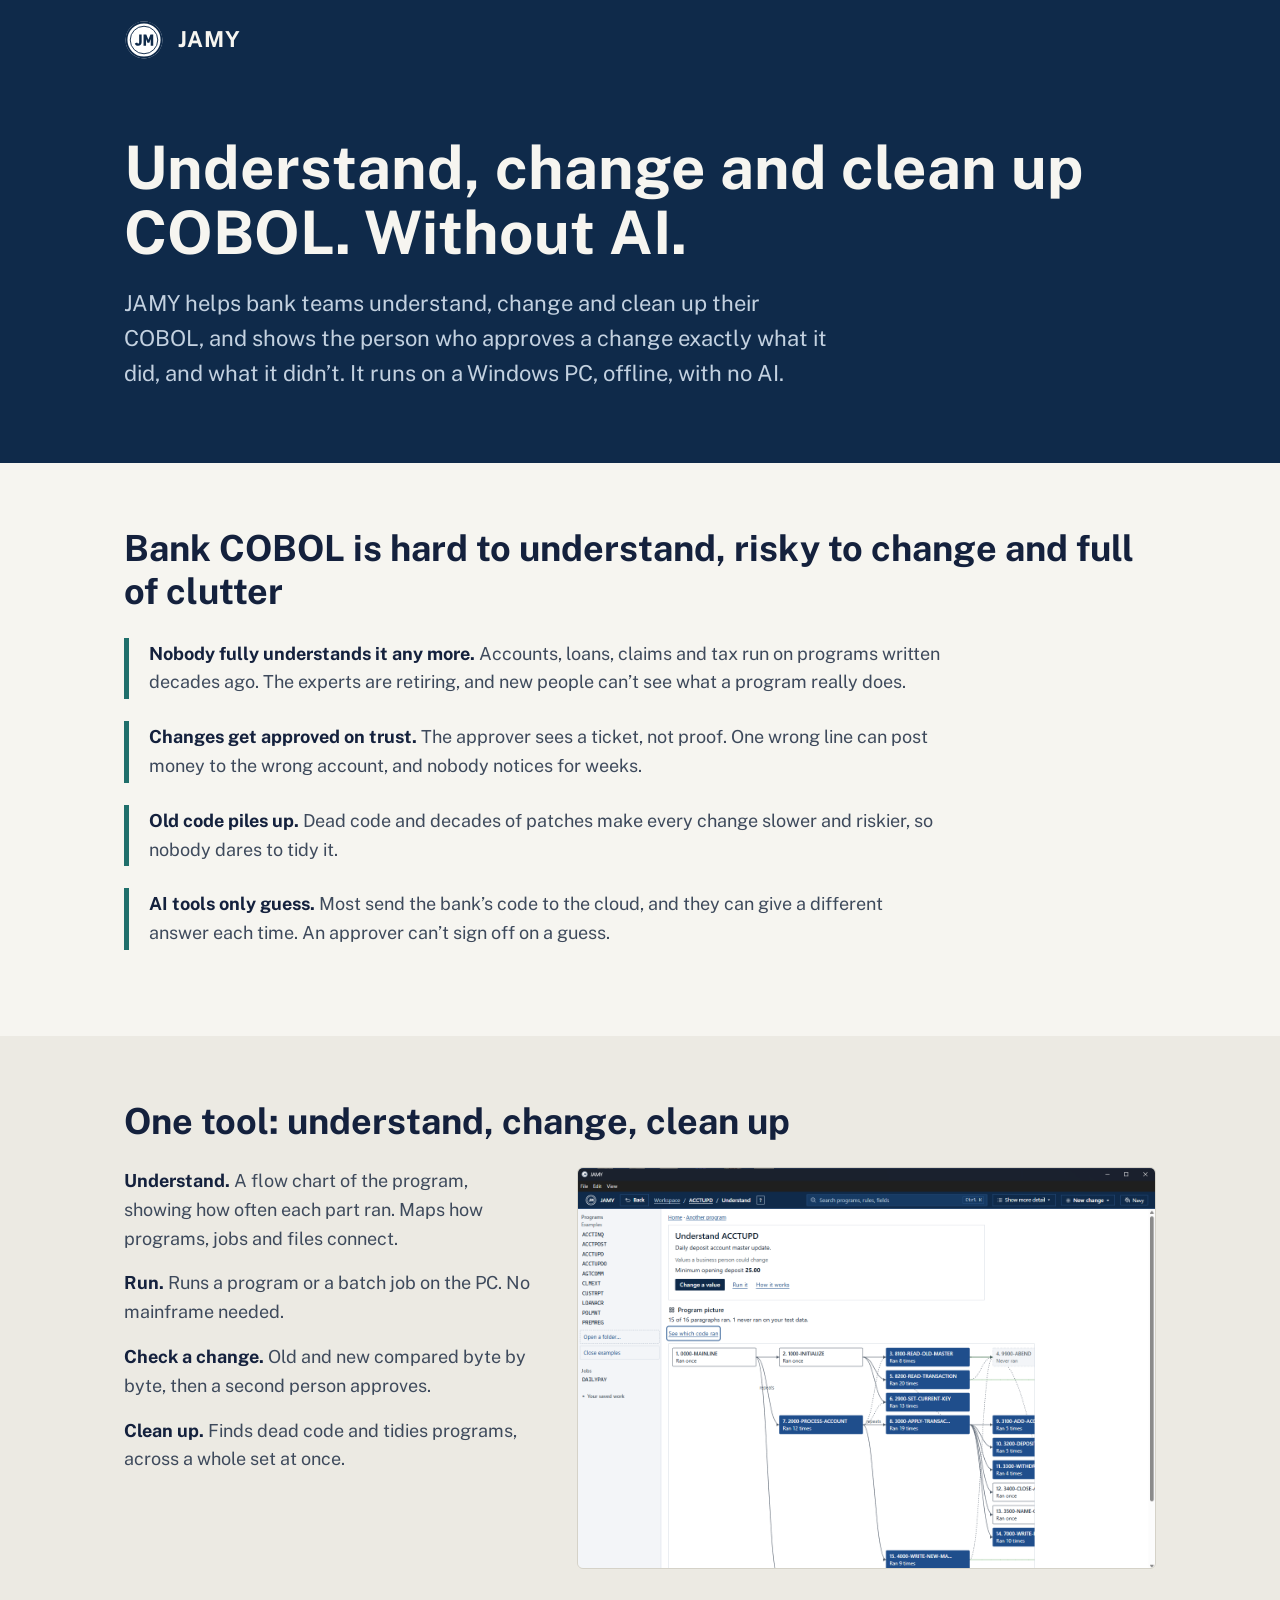
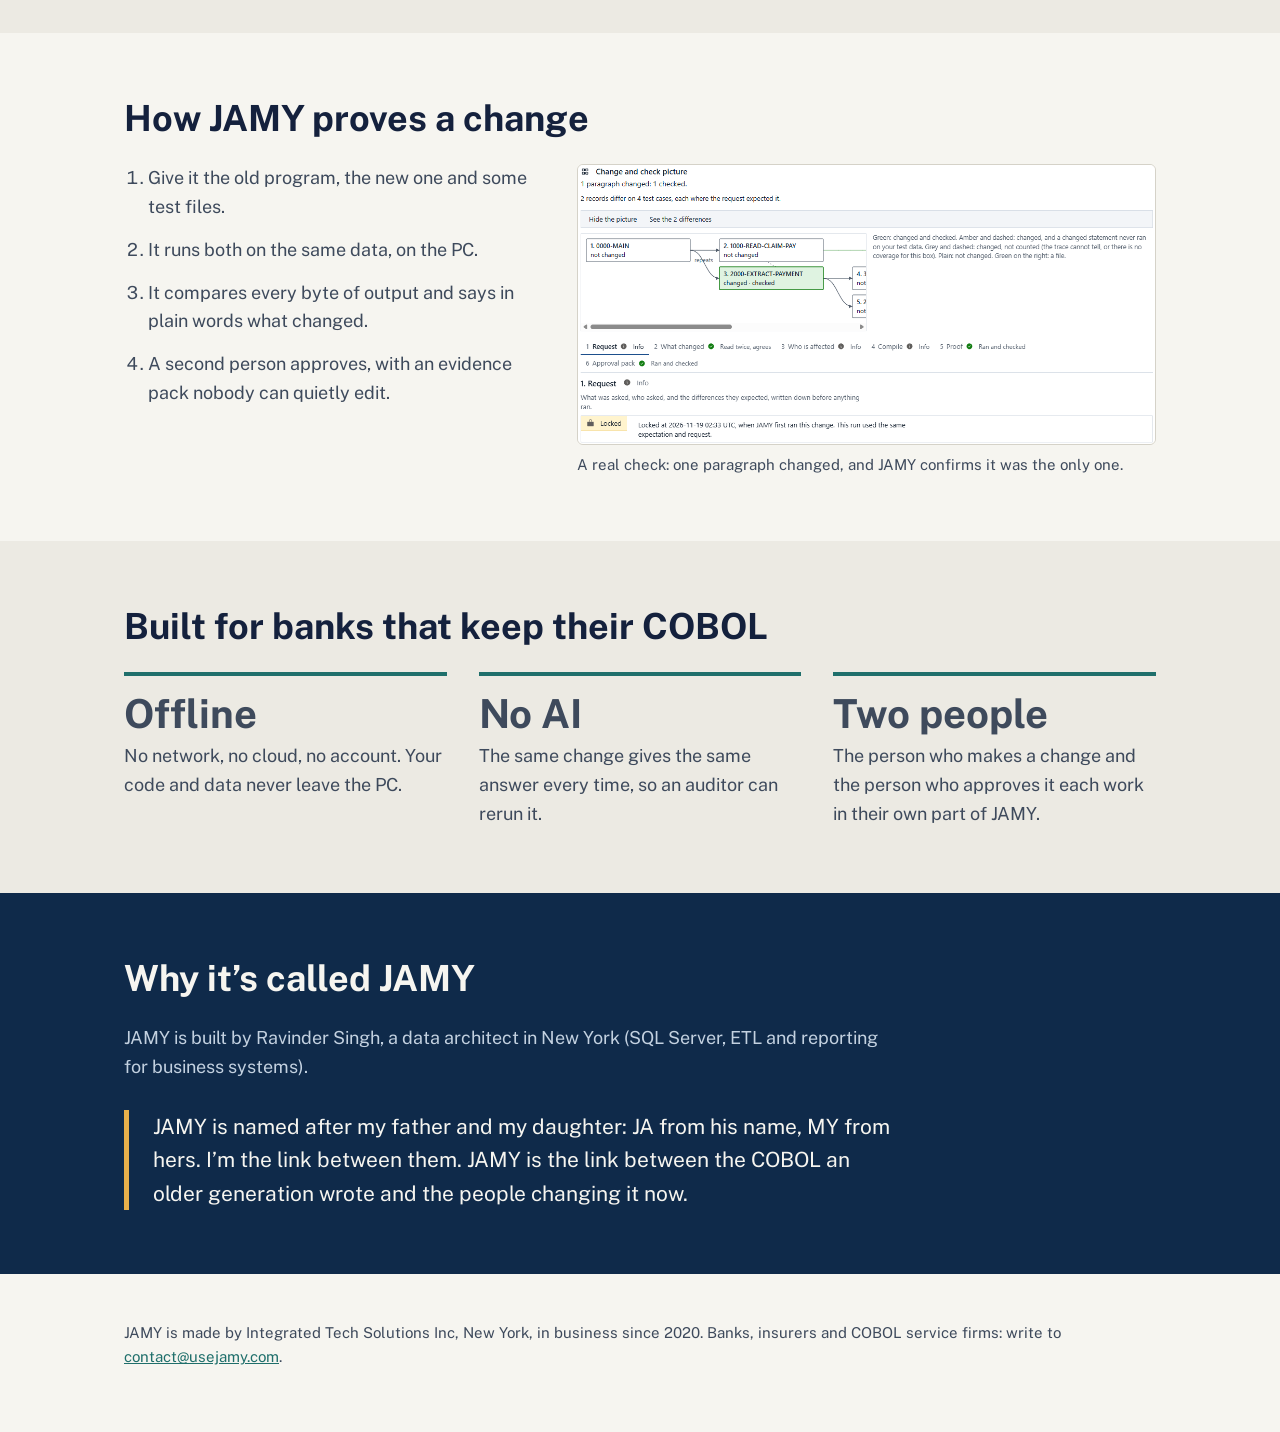
==== index.html @ b35419ff "Shorter section title" ====
<!doctype html>
<html lang="en">
<head>
<meta charset="utf-8">
<meta name="viewport" content="width=device-width, initial-scale=1">
<title>JAMY: understand, change and clean up COBOL, without AI</title>
<meta name="description" content="JAMY helps bank teams understand, change and clean up their COBOL without AI: it explains every program, proves what every change did, and finds dead code. Offline, on a Windows PC.">
<link rel="icon" href="img/favicon.png">
<link rel="preconnect" href="https://fonts.googleapis.com">
<link rel="preconnect" href="https://fonts.gstatic.com" crossorigin>
<link rel="stylesheet" href="https://fonts.googleapis.com/css2?family=Public+Sans:wght@400;600;700&display=swap">
<style>
:root {
  --navy: #0F2A4A;
  --paper: #F6F5F0;
  --paper2: #ECEAE3;
  --ink: #14213D;
  --body: #3E4A5C;
  --teal: #1F6F6B;
  --mist: #C3D1E0;
  --line: #D5D2C8;
  --amber: #E8B04B;
}
* { box-sizing: border-box; }
html { -webkit-text-size-adjust: 100%; }
body { margin: 0; font-family: 'Public Sans', Arial, sans-serif; color: var(--ink); background: var(--paper); font-size: 18px; line-height: 1.6; }
a { color: var(--teal); }
.wrap { max-width: 1080px; margin: 0 auto; padding: 0 24px; }
header { background: var(--navy); color: var(--paper); }
.bar { display: flex; align-items: center; gap: 14px; padding: 20px 0; }
.bar img { width: 40px; height: 40px; }
.bar .name { font-weight: 700; font-size: 22px; letter-spacing: 1px; }
.hero { padding: 56px 0 72px; }
.hero h1 { font-size: clamp(36px, 6vw, 60px); line-height: 1.08; margin: 0 0 20px; color: var(--paper); }
.hero p { font-size: clamp(18px, 2.2vw, 22px); color: var(--mist); max-width: 720px; margin: 0; }
section { padding: 64px 0; }
section.alt { background: var(--paper2); }
h2 { font-size: clamp(26px, 3.6vw, 36px); line-height: 1.2; margin: 0 0 24px; }
.point { border-left: 5px solid var(--teal); padding: 2px 0 2px 20px; margin: 0 0 22px; color: var(--body); max-width: 820px; }
.point b { color: var(--ink); }
.split { display: grid; grid-template-columns: 1fr 1.4fr; gap: 40px; align-items: start; }
ol.steps { margin: 0; padding-left: 24px; color: var(--body); }
ol.steps li { margin: 0 0 14px; }
figure { margin: 0; }
figure img { width: 100%; height: auto; border: 1px solid var(--line); border-radius: 6px; background: #FDFDFC; display: block; }
figcaption { font-size: 15px; color: var(--body); margin-top: 8px; }
.parts p { margin: 0 0 16px; color: var(--body); }
.parts b { color: var(--ink); }
.facts { display: grid; grid-template-columns: repeat(3, 1fr); gap: 32px; }
.fact { border-top: 4px solid var(--teal); padding-top: 16px; }
.fact .n { font-size: 40px; font-weight: 700; line-height: 1.1; margin: 0 0 6px; }
.fact p { margin: 0; color: var(--body); }
.founder { background: var(--navy); color: var(--paper); }
.founder h2 { color: var(--paper); }
.founder p { color: var(--mist); max-width: 780px; }
.founder blockquote { margin: 28px 0 0; padding-left: 24px; border-left: 5px solid var(--amber); color: var(--paper); font-size: 21px; max-width: 780px; }
footer { padding: 32px 0 48px; color: var(--body); font-size: 15px; }
@media (max-width: 760px) {
  .split, .facts { grid-template-columns: 1fr; }
  section { padding: 44px 0; }
}
</style>
</head>
<body>

<header>
  <div class="wrap">
    <div class="bar"><img src="img/jamy-seal.svg" alt="JAMY logo"><span class="name">JAMY</span></div>
    <div class="hero">
      <h1>Understand, change and clean up COBOL. Without AI.</h1>
      <p>JAMY helps bank teams understand, change and clean up their COBOL, and shows the person who approves a change exactly what it did, and what it didn’t. It runs on a Windows PC, offline, with no AI.</p>
    </div>
  </div>
</header>

<section>
  <div class="wrap">
    <h2>Bank COBOL is hard to understand, risky to change and full of clutter</h2>
    <p class="point"><b>Nobody fully understands it any more.</b> Accounts, loans, claims and tax run on programs written decades ago. The experts are retiring, and new people can’t see what a program really does.</p>
    <p class="point"><b>Changes get approved on trust.</b> The approver sees a ticket, not proof. One wrong line can post money to the wrong account, and nobody notices for weeks.</p>
    <p class="point"><b>Old code piles up.</b> Dead code and decades of patches make every change slower and riskier, so nobody dares to tidy it.</p>
    <p class="point"><b>AI tools only guess.</b> Most send the bank’s code to the cloud, and they can give a different answer each time. An approver can’t sign off on a guess.</p>
  </div>
</section>

<section class="alt">
  <div class="wrap">
    <h2>One tool: understand, change, clean up</h2>
    <div class="split">
      <div class="parts">
        <p><b>Understand.</b> A flow chart of the program, showing how often each part ran. Maps how programs, jobs and files connect.</p>
        <p><b>Run.</b> Runs a program or a batch job on the PC. No mainframe needed.</p>
        <p><b>Check a change.</b> Old and new compared byte by byte, then a second person approves.</p>
        <p><b>Clean up.</b> Finds dead code and tidies programs, across a whole set at once.</p>
      </div>
      <figure>
        <img src="img/shot-understand.png" alt="JAMY Understand screen: a flow chart of a program’s paragraphs with how many times each ran" width="1384" height="960">
      </figure>
    </div>
  </div>
</section>

<section>
  <div class="wrap">
    <h2>How JAMY proves a change</h2>
    <div class="split">
      <ol class="steps">
        <li>Give it the old program, the new one and some test files.</li>
        <li>It runs both on the same data, on the PC.</li>
        <li>It compares every byte of output and says in plain words what changed.</li>
        <li>A second person approves, with an evidence pack nobody can quietly edit.</li>
      </ol>
      <figure>
        <img src="img/shot-check.png" alt="JAMY check screen: one paragraph is green, marked changed and checked, and the request is locked before anything ran" width="1110" height="537">
        <figcaption>A real check: one paragraph changed, and JAMY confirms it was the only one.</figcaption>
      </figure>
    </div>
  </div>
</section>

<section class="alt">
  <div class="wrap">
    <h2>Built for banks that keep their COBOL</h2>
    <div class="facts">
      <div class="fact"><p class="n">Offline</p><p>No network, no cloud, no account. Your code and data never leave the PC.</p></div>
      <div class="fact"><p class="n">No AI</p><p>The same change gives the same answer every time, so an auditor can rerun it.</p></div>
      <div class="fact"><p class="n">Two people</p><p>The person who makes a change and the person who approves it each work in their own part of JAMY.</p></div>
    </div>
  </div>
</section>

<section class="founder">
  <div class="wrap">
    <h2>Why it’s called JAMY</h2>
    <p>JAMY is built by Ravinder Singh, a data architect in New York (SQL Server, ETL and reporting for business systems).</p>
    <blockquote>JAMY is named after my father and my daughter: JA from his name, MY from hers. I’m the link between them. JAMY is the link between the COBOL an older generation wrote and the people changing it now.</blockquote>
  </div>
</section>

<footer>
  <div class="wrap">
    <p>JAMY is made by Integrated Tech Solutions Inc, New York, in business since 2020. Banks, insurers and COBOL service firms: write to <a href="mailto:contact@usejamy.com">contact@usejamy.com</a>.</p>
  </div>
</footer>

</body>
</html>
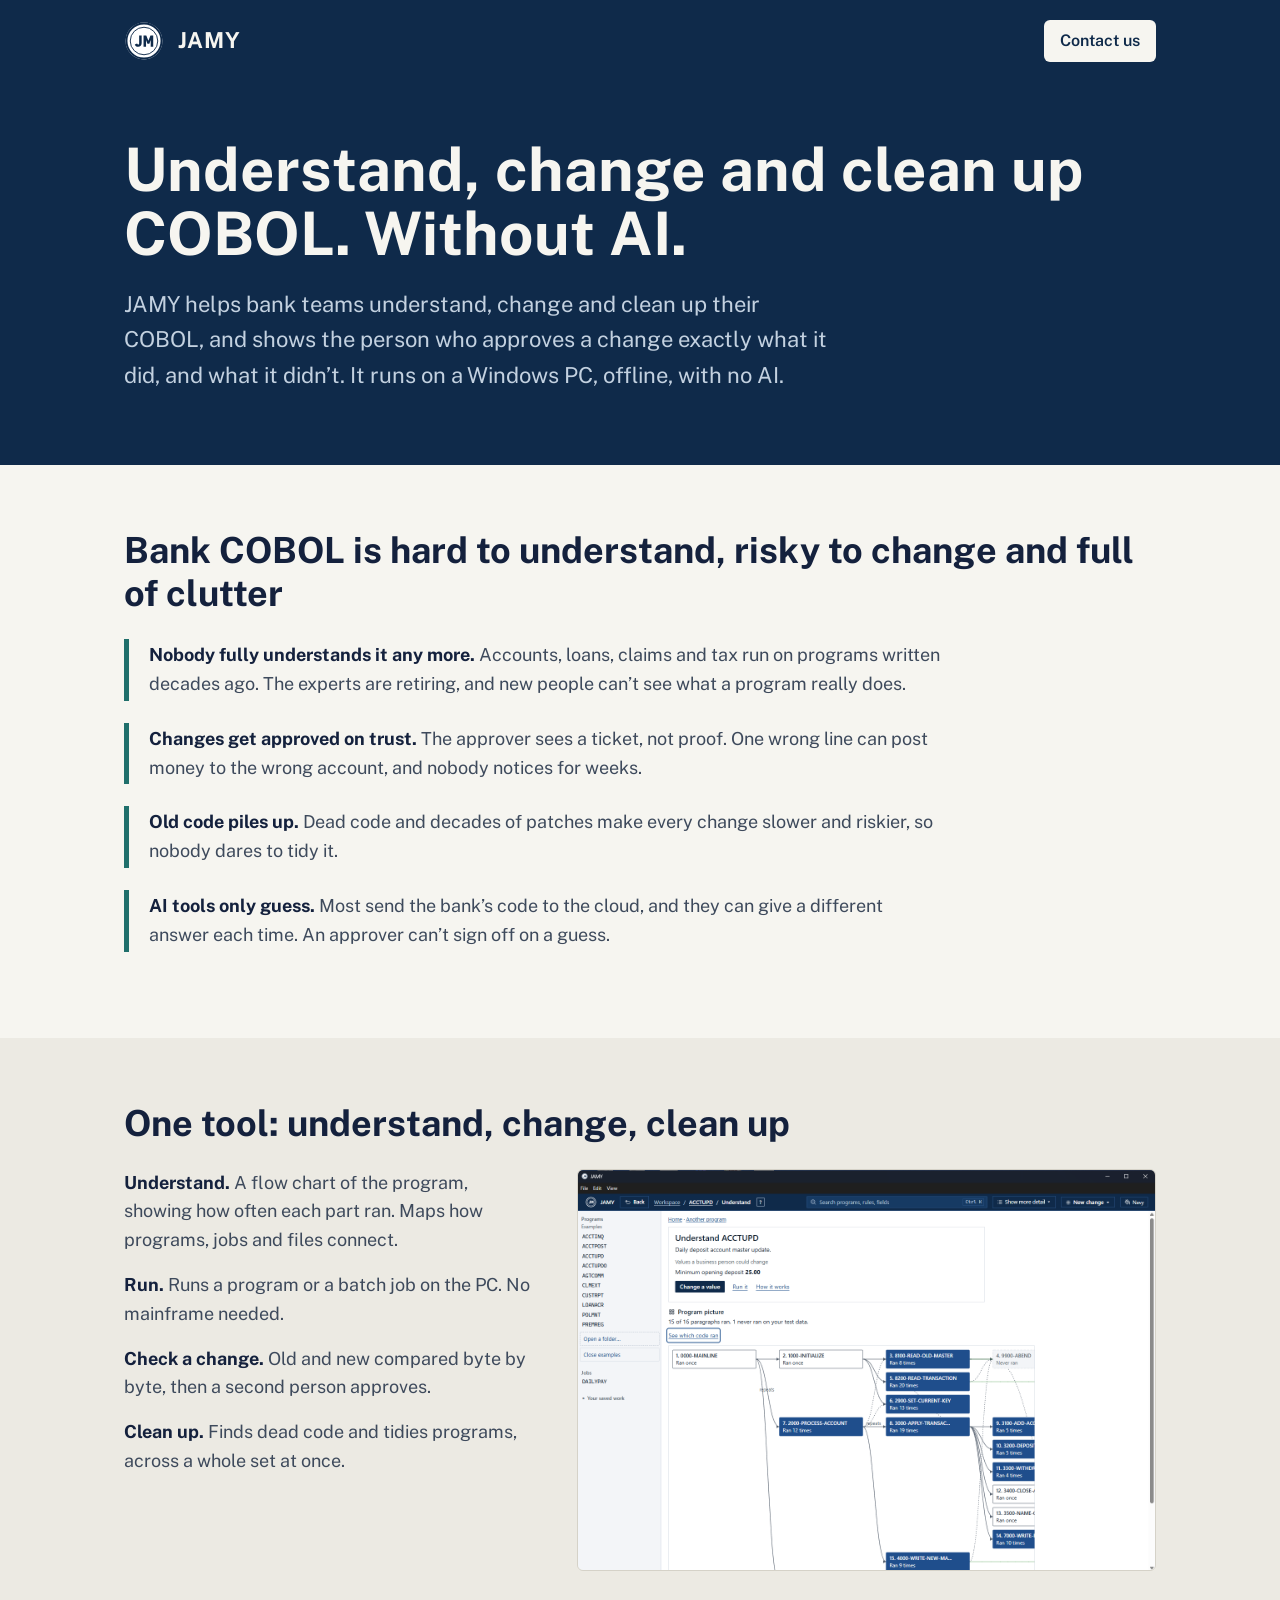
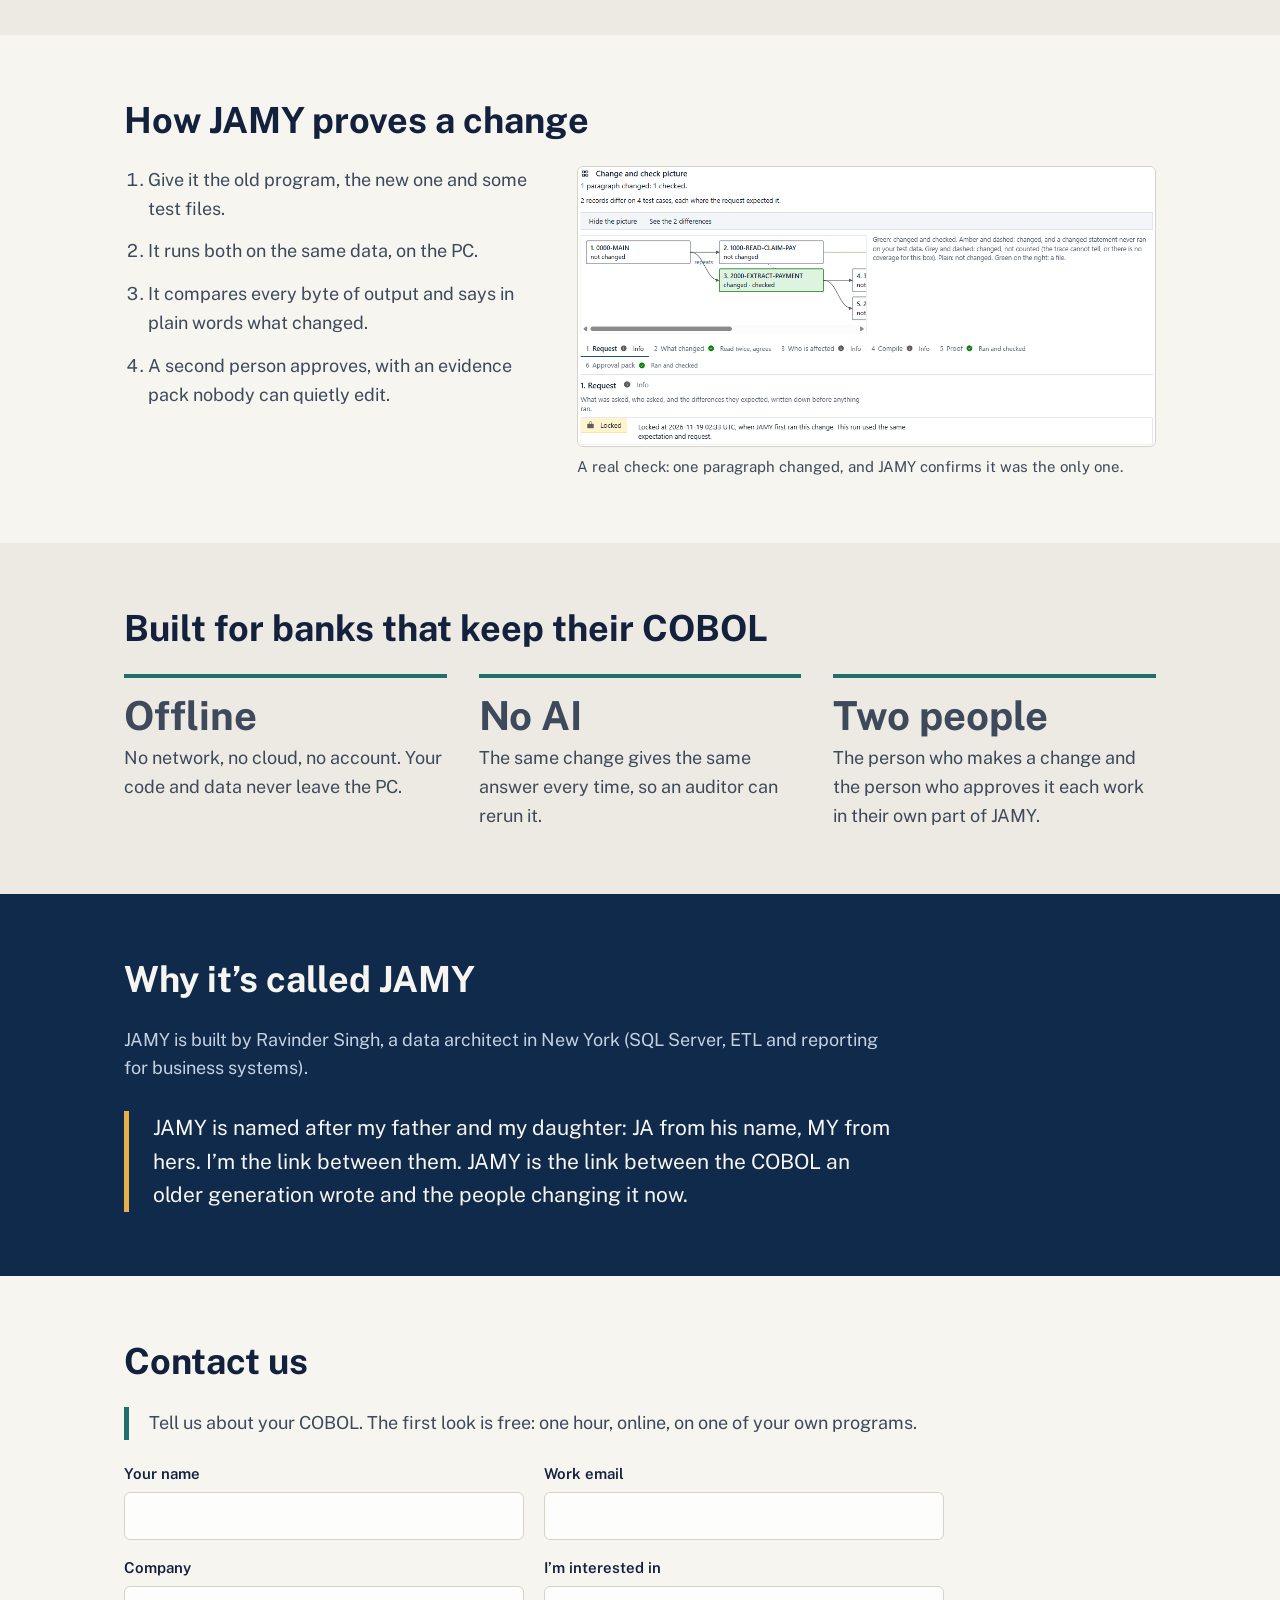
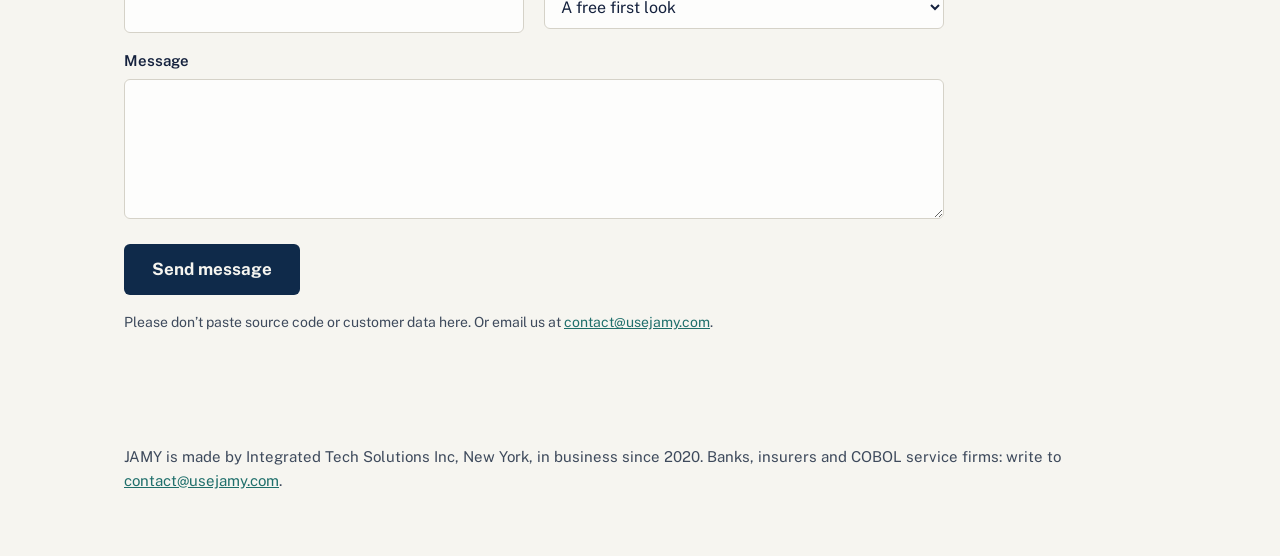
==== commit c66cfa9f: "Add contact form" ====
--- a/index.html
+++ b/index.html
@@ -55,8 +55,18 @@
 .founder p { color: var(--mist); max-width: 780px; }
 .founder blockquote { margin: 28px 0 0; padding-left: 24px; border-left: 5px solid var(--amber); color: var(--paper); font-size: 21px; max-width: 780px; }
 footer { padding: 32px 0 48px; color: var(--body); font-size: 15px; }
+.bar .spacer { flex: 1; }
+.bar a.cta { color: var(--navy); background: var(--paper); text-decoration: none; font-weight: 600; font-size: 16px; padding: 8px 16px; border-radius: 6px; }
+.contact form { display: grid; grid-template-columns: 1fr 1fr; gap: 16px 20px; max-width: 820px; }
+.contact label { display: block; font-weight: 600; font-size: 15px; margin-bottom: 6px; }
+.contact input, .contact select, .contact textarea { width: 100%; font: inherit; font-size: 16px; color: var(--ink); background: #FDFDFC; border: 1px solid var(--line); border-radius: 6px; padding: 10px 12px; }
+.contact textarea { min-height: 140px; resize: vertical; }
+.contact .full { grid-column: 1 / -1; }
+.contact .hp { position: absolute; left: -9999px; }
+.contact button { font: inherit; font-weight: 700; font-size: 17px; color: var(--paper); background: var(--navy); border: 0; border-radius: 6px; padding: 12px 28px; cursor: pointer; }
+.contact .small { font-size: 14px; color: var(--body); margin: 0; }
 @media (max-width: 760px) {
-  .split, .facts { grid-template-columns: 1fr; }
+  .split, .facts, .contact form { grid-template-columns: 1fr; }
   section { padding: 44px 0; }
 }
 </style>
@@ -65,7 +75,7 @@
 
 <header>
   <div class="wrap">
-    <div class="bar"><img src="img/jamy-seal.svg" alt="JAMY logo"><span class="name">JAMY</span></div>
+    <div class="bar"><img src="img/jamy-seal.svg" alt="JAMY logo"><span class="name">JAMY</span><span class="spacer"></span><a class="cta" href="#contact">Contact us</a></div>
     <div class="hero">
       <h1>Understand, change and clean up COBOL. Without AI.</h1>
       <p>JAMY helps bank teams understand, change and clean up their COBOL, and shows the person who approves a change exactly what it did, and what it didn’t. It runs on a Windows PC, offline, with no AI.</p>
@@ -137,6 +147,34 @@
   </div>
 </section>
 
+<section class="contact" id="contact">
+  <div class="wrap">
+    <h2>Contact us</h2>
+    <p class="point">Tell us about your COBOL. The first look is free: one hour, online, on one of your own programs.</p>
+    <form action="https://formsubmit.co/contact@usejamy.com" method="POST">
+      <input type="hidden" name="_subject" value="New message from usejamy.com">
+      <input type="hidden" name="_next" value="https://usejamy.com/thanks.html">
+      <input type="hidden" name="_captcha" value="false">
+      <input type="hidden" name="_template" value="table">
+      <input type="text" name="_honey" class="hp" tabindex="-1" autocomplete="off" aria-hidden="true">
+      <div><label for="f-name">Your name</label><input id="f-name" type="text" name="name" required autocomplete="name"></div>
+      <div><label for="f-email">Work email</label><input id="f-email" type="email" name="email" required autocomplete="email"></div>
+      <div><label for="f-company">Company</label><input id="f-company" type="text" name="company" autocomplete="organization"></div>
+      <div><label for="f-topic">I’m interested in</label>
+        <select id="f-topic" name="interested_in">
+          <option>A free first look</option>
+          <option>A pilot</option>
+          <option>Partnering (service firm)</option>
+          <option>Investing</option>
+          <option>Something else</option>
+        </select></div>
+      <div class="full"><label for="f-msg">Message</label><textarea id="f-msg" name="message" required></textarea></div>
+      <div class="full"><button type="submit">Send message</button></div>
+      <p class="small full">Please don’t paste source code or customer data here. Or email us at <a href="mailto:contact@usejamy.com">contact@usejamy.com</a>.</p>
+    </form>
+  </div>
+</section>
+
 <footer>
   <div class="wrap">
     <p>JAMY is made by Integrated Tech Solutions Inc, New York, in business since 2020. Banks, insurers and COBOL service firms: write to <a href="mailto:contact@usejamy.com">contact@usejamy.com</a>.</p>
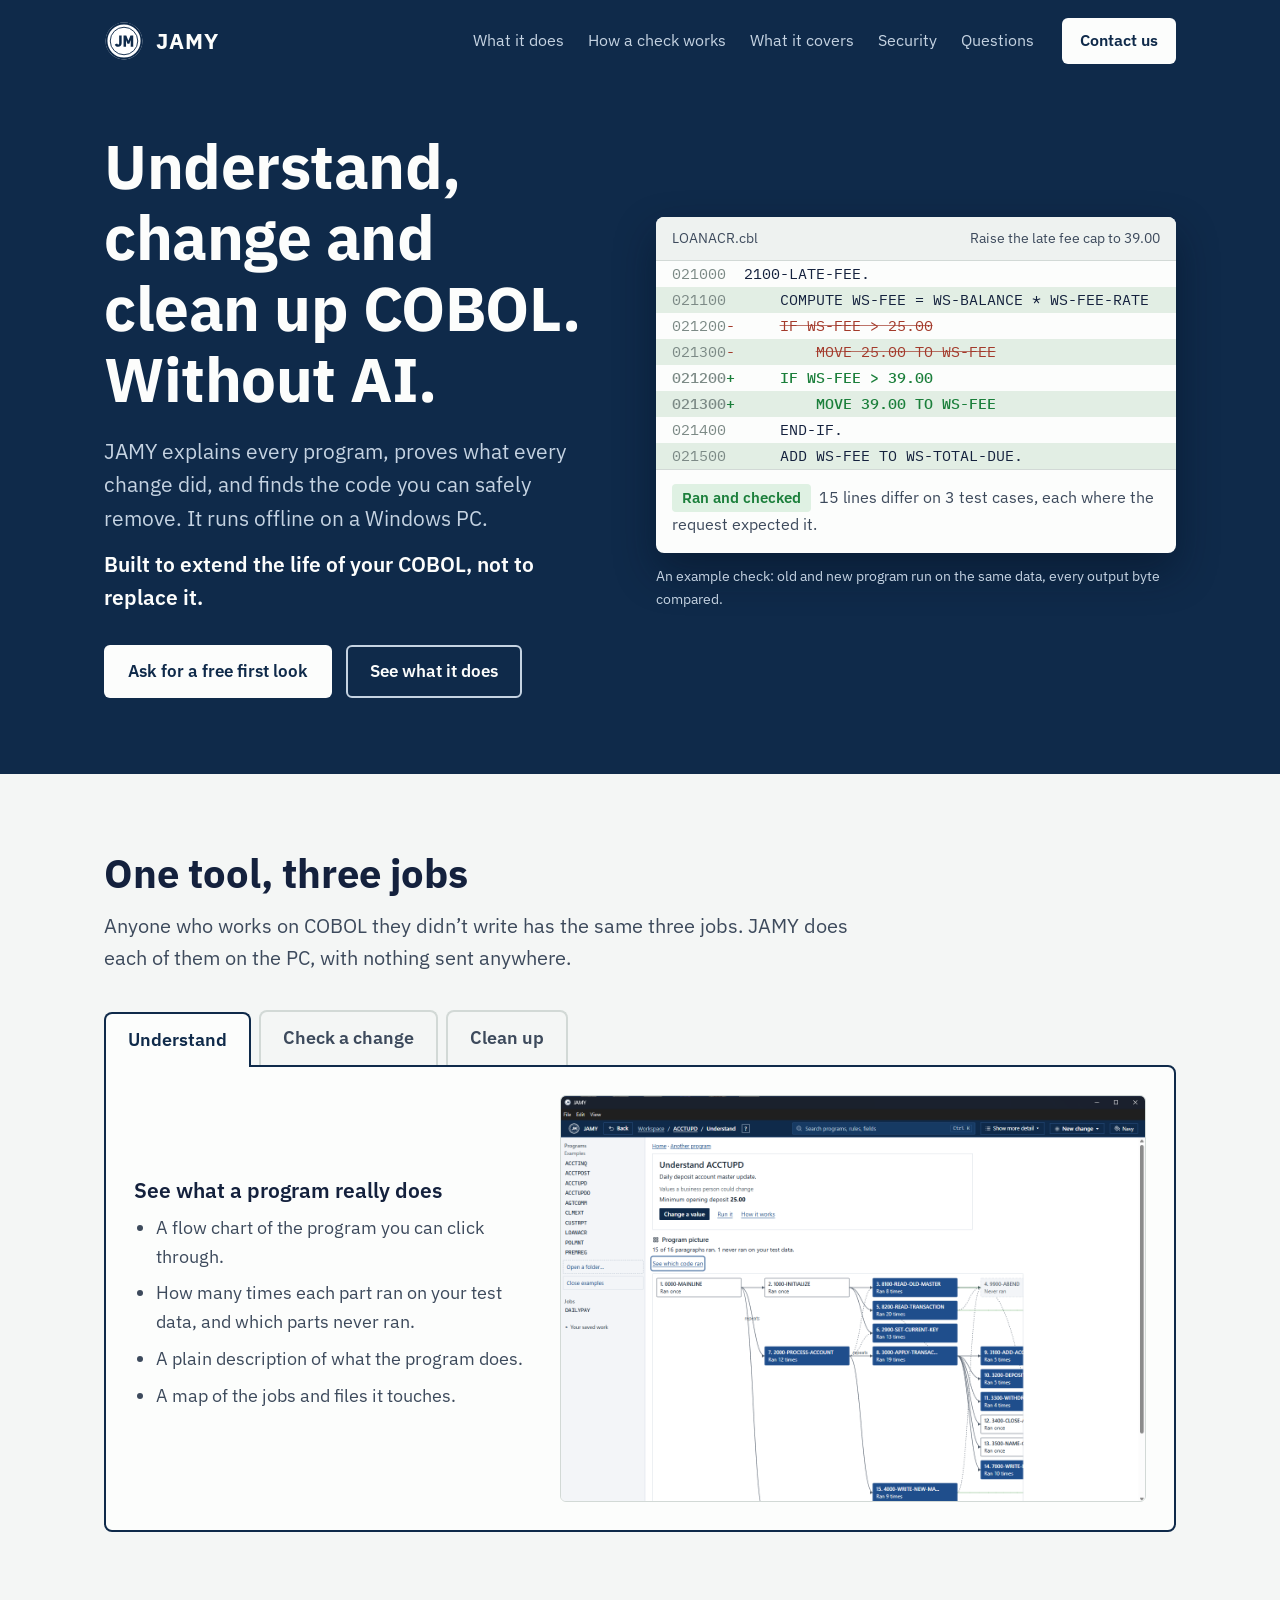
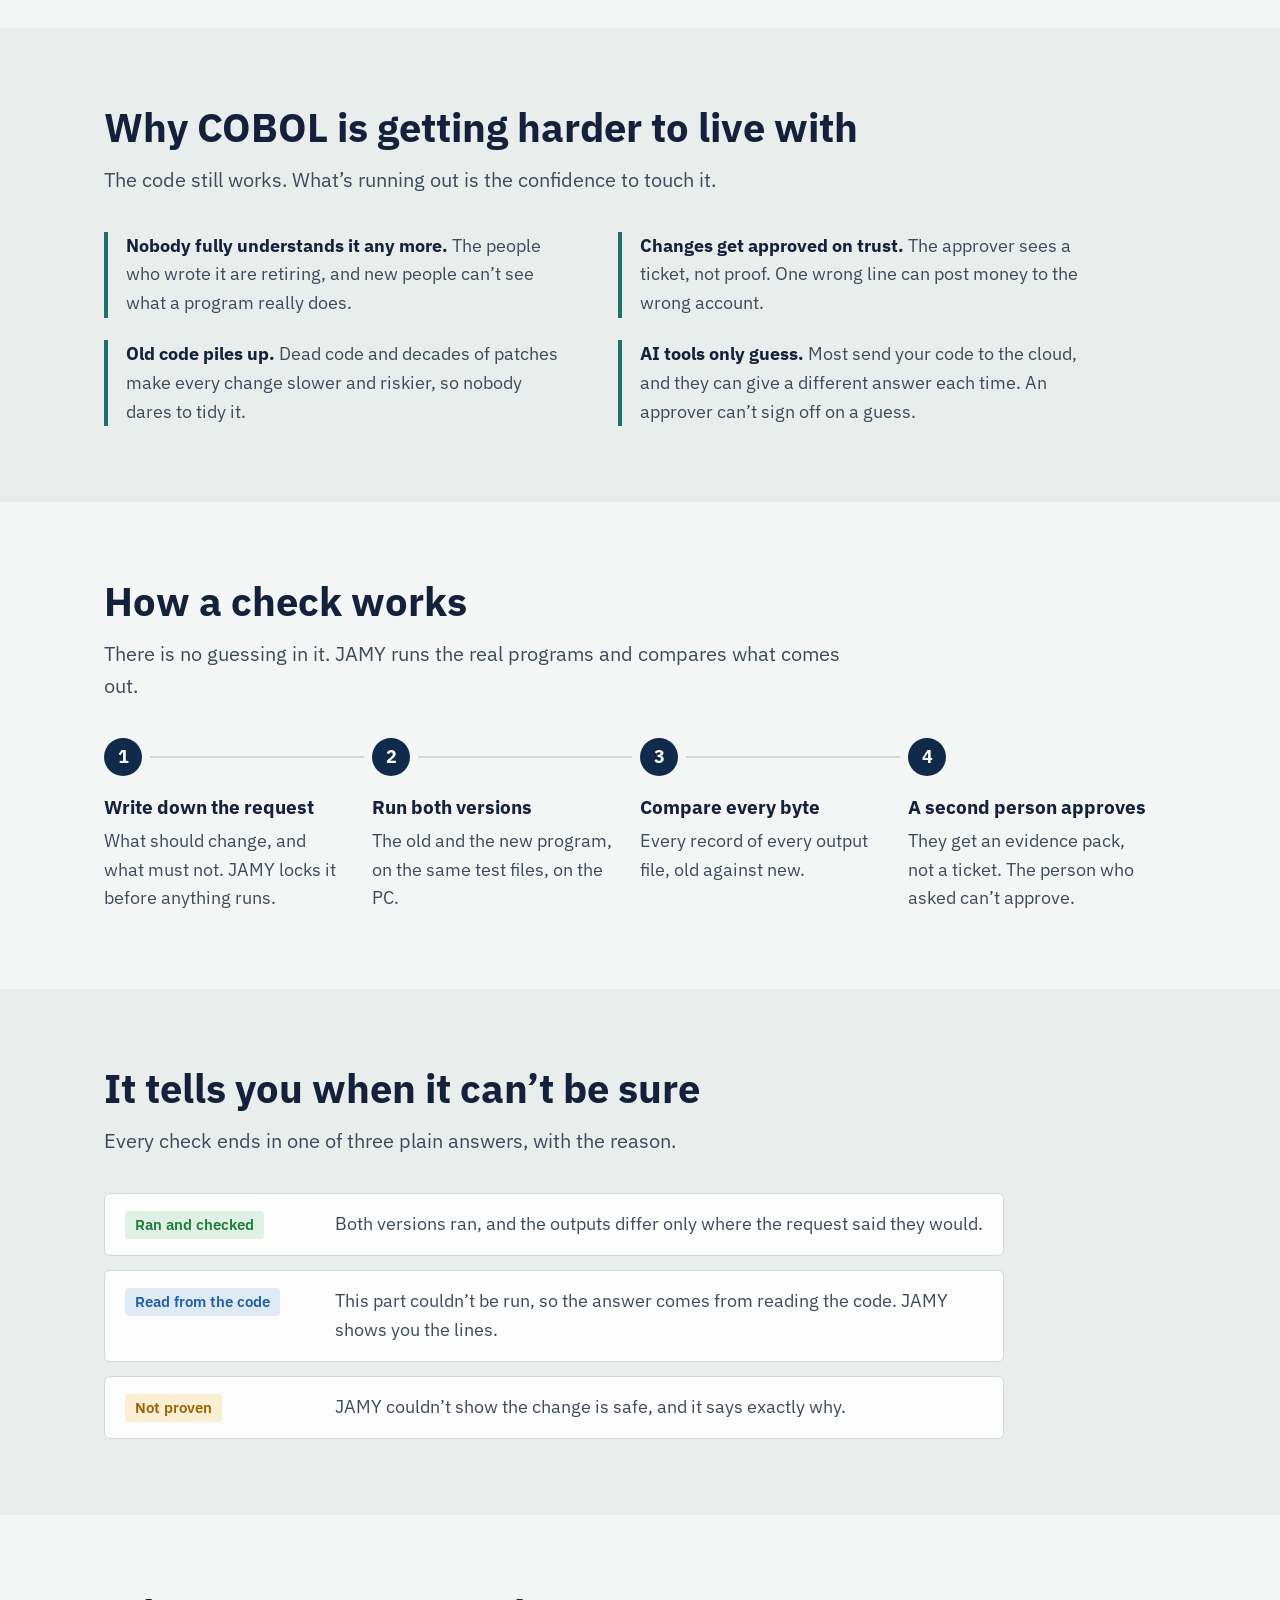
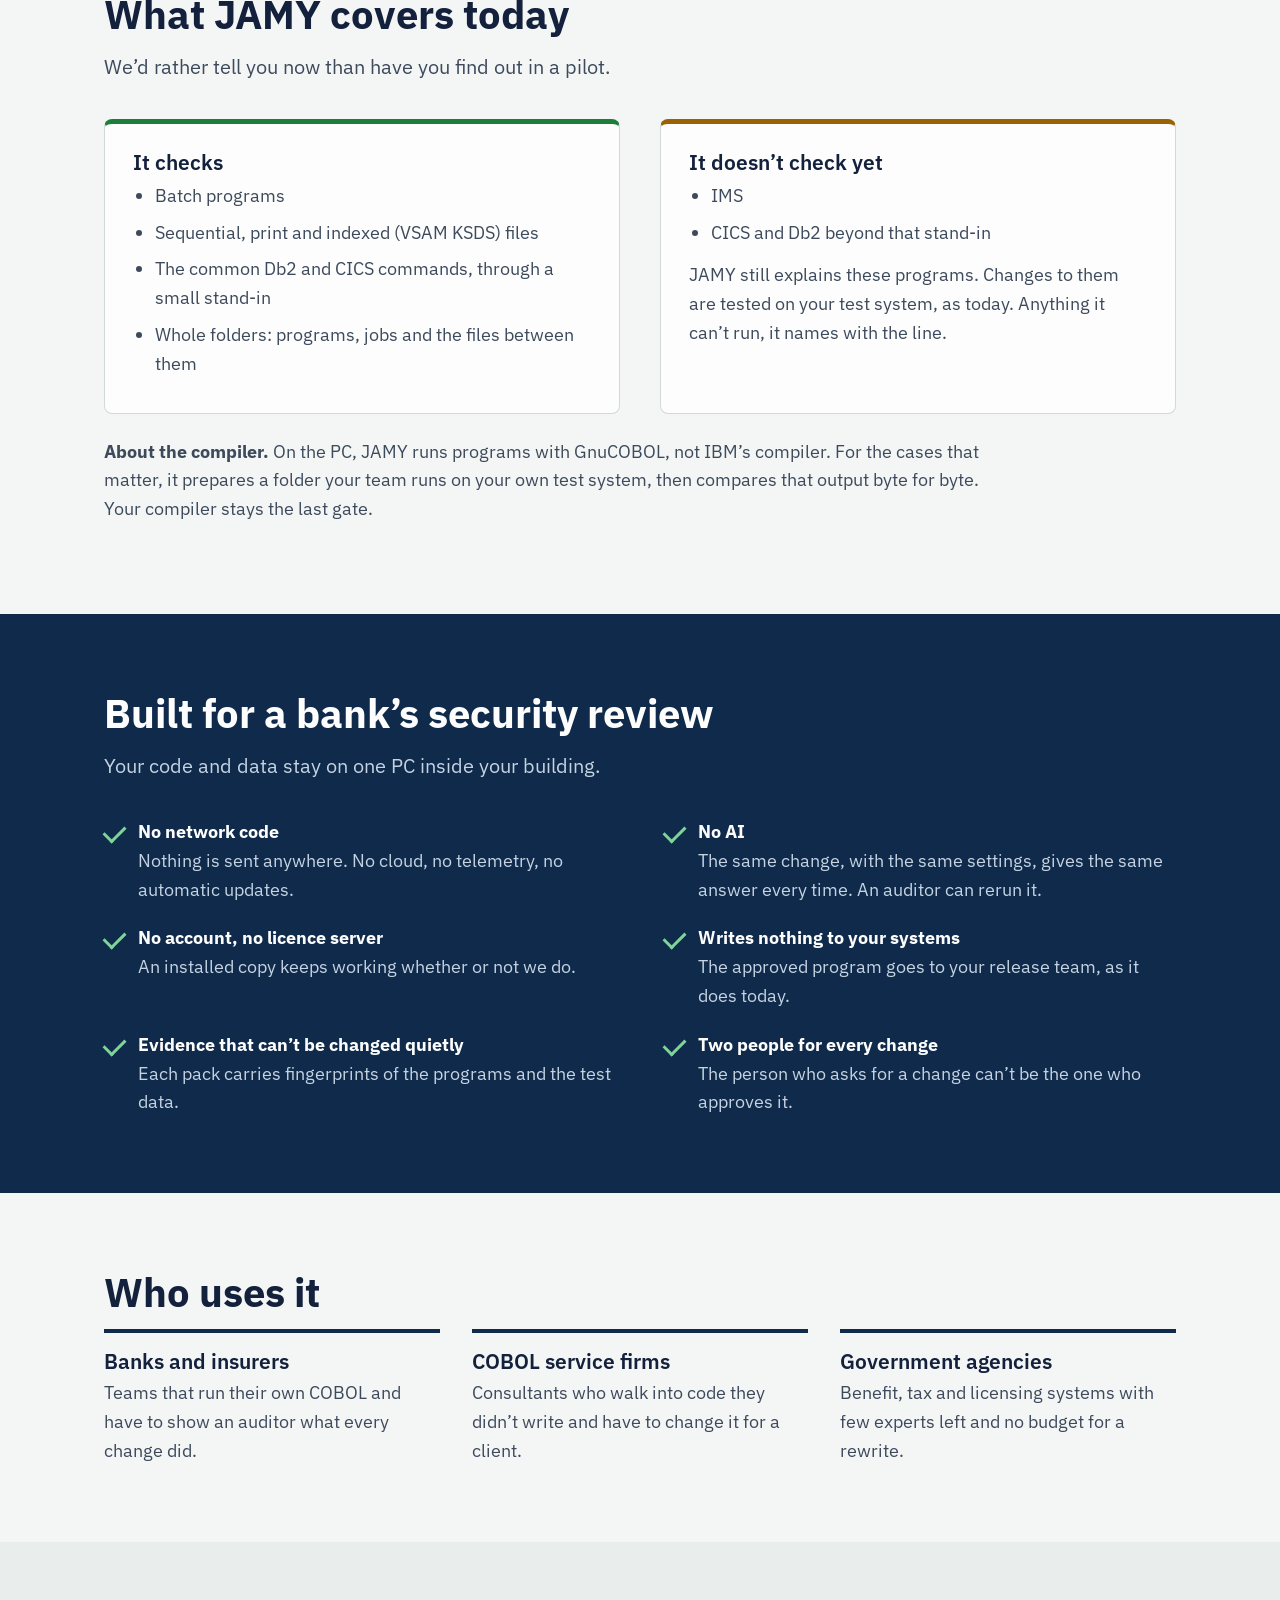
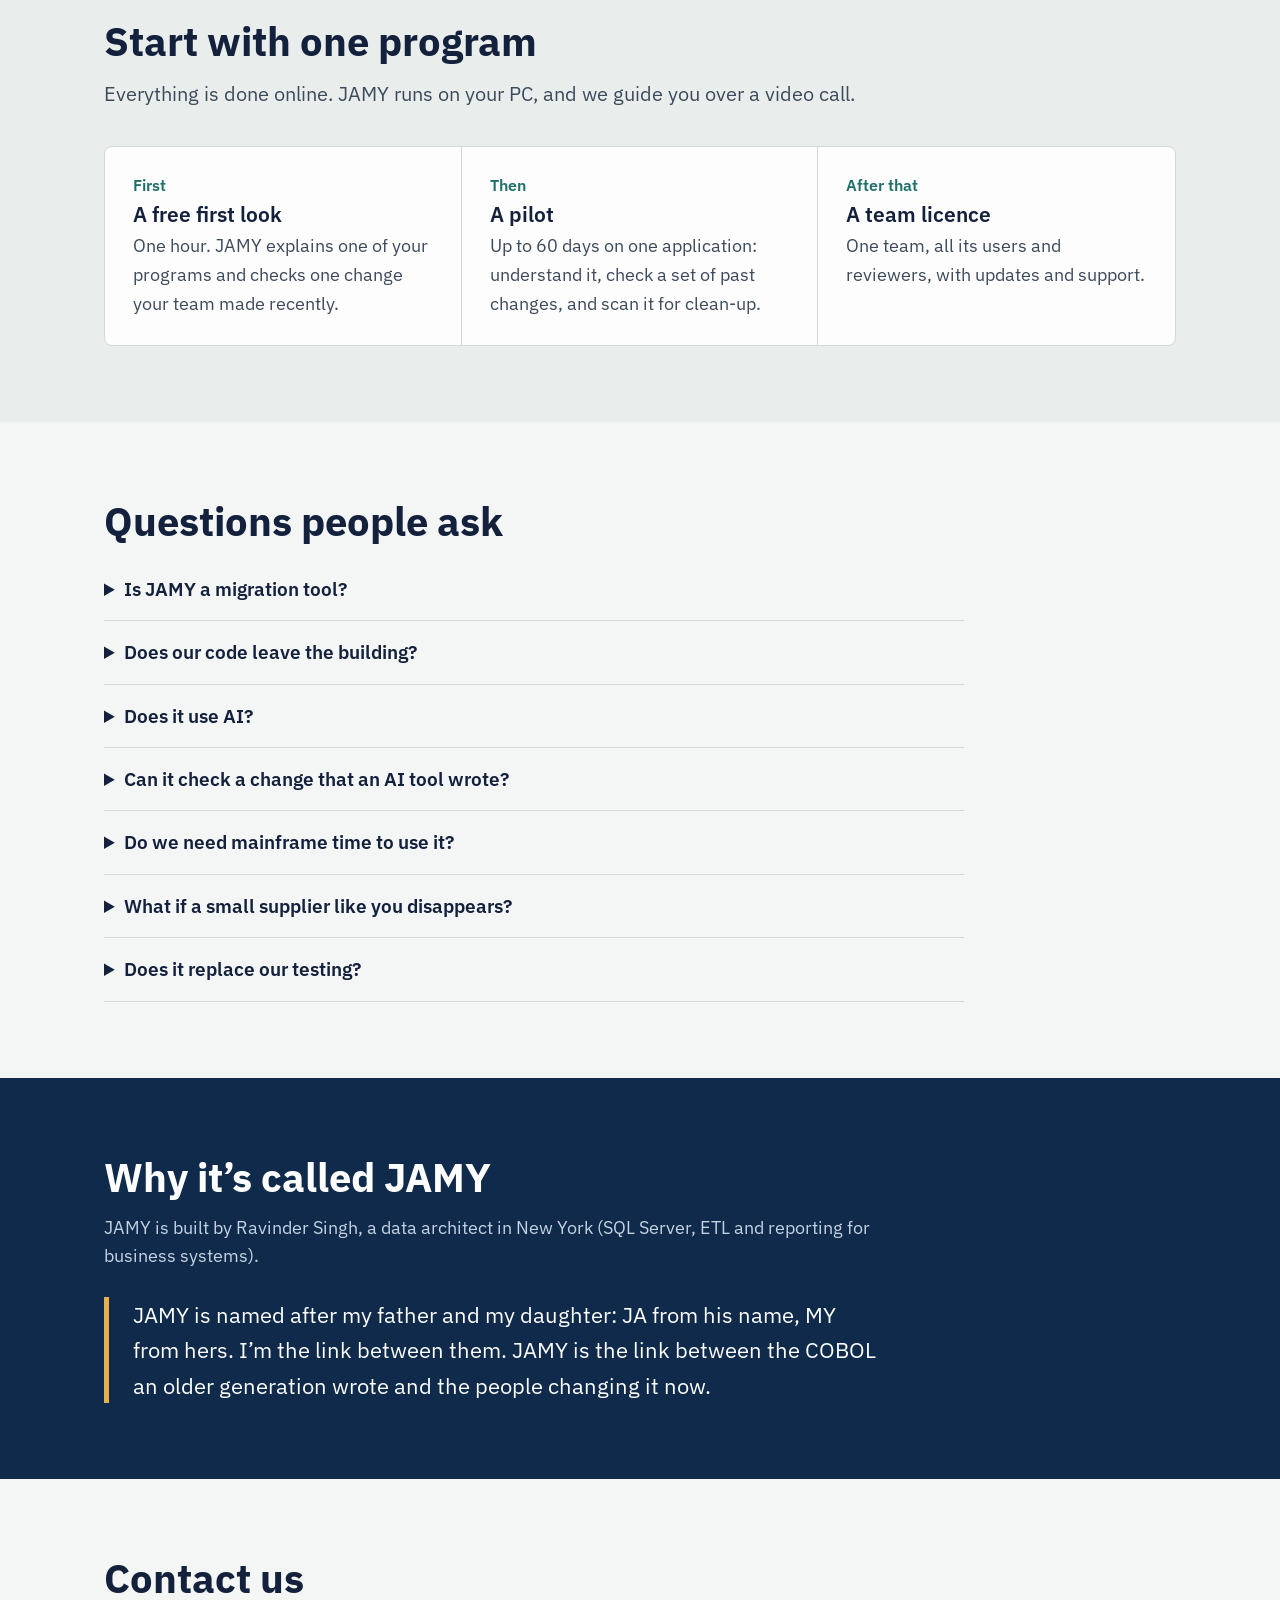
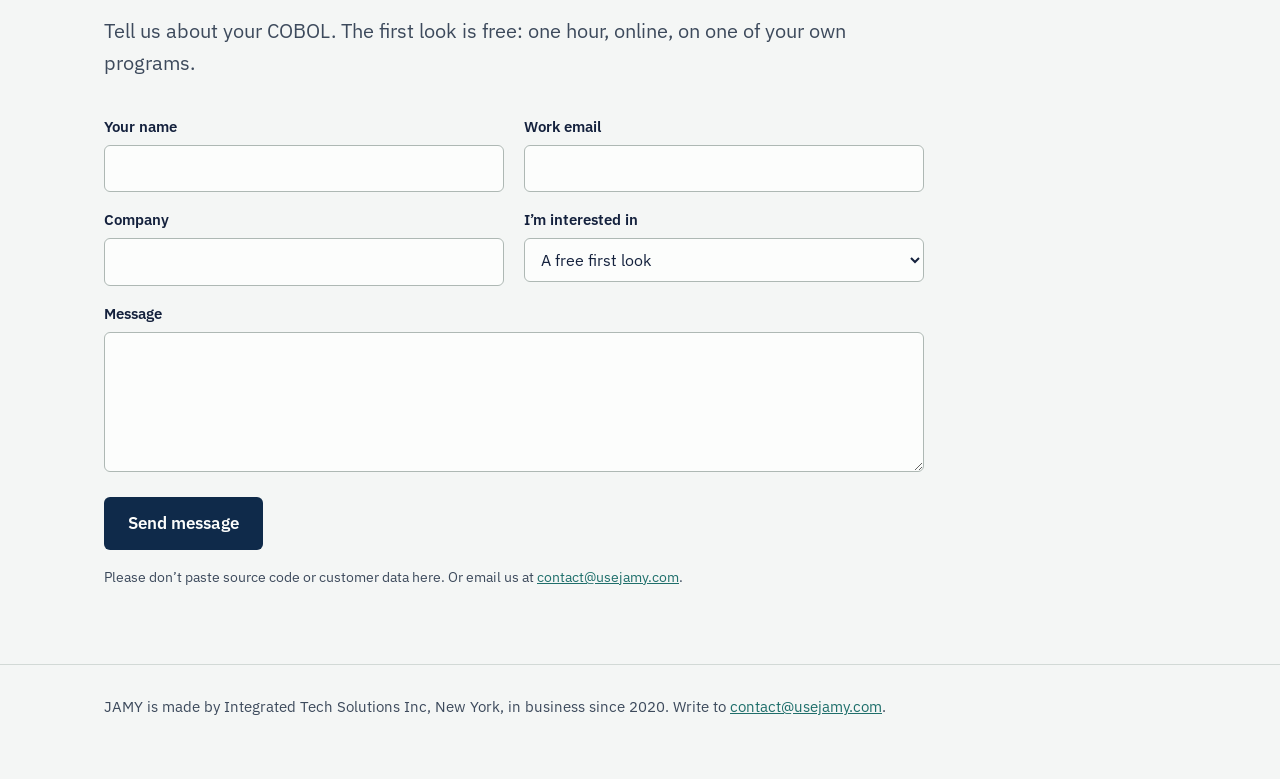
==== commit 1a793e42: "Fuller product page: three jobs, coverage, security, questions" ====
--- a/index.html
+++ b/index.html
@@ -5,141 +5,394 @@
 <meta name="viewport" content="width=device-width, initial-scale=1">
 <title>JAMY: understand, change and clean up COBOL, without AI</title>
 <meta name="description" content="JAMY helps bank teams understand, change and clean up their COBOL without AI: it explains every program, proves what every change did, and finds dead code. Offline, on a Windows PC.">
+<meta property="og:title" content="JAMY: understand, change and clean up COBOL, without AI">
+<meta property="og:description" content="Built to extend the life of your COBOL, not to replace it. Offline, on a Windows PC.">
+<meta property="og:url" content="https://usejamy.com/">
+<meta property="og:image" content="https://usejamy.com/img/shot-understand.png">
 <link rel="icon" href="img/favicon.png">
 <link rel="preconnect" href="https://fonts.googleapis.com">
 <link rel="preconnect" href="https://fonts.gstatic.com" crossorigin>
-<link rel="stylesheet" href="https://fonts.googleapis.com/css2?family=Public+Sans:wght@400;600;700&display=swap">
+<link rel="stylesheet" href="https://fonts.googleapis.com/css2?family=IBM+Plex+Mono:wght@400;500&family=IBM+Plex+Sans:wght@400;500;600;700&display=swap">
 <style>
 :root {
   --navy: #0F2A4A;
-  --paper: #F6F5F0;
-  --paper2: #ECEAE3;
   --ink: #14213D;
-  --body: #3E4A5C;
+  --body: #3D4A5C;
+  --paper: #F4F6F5;
+  --white: #FCFDFC;
+  --bar: #E2EEE4;
+  --line: #D2D9D6;
   --teal: #1F6F6B;
-  --mist: #C3D1E0;
-  --line: #D5D2C8;
-  --amber: #E8B04B;
+  --mist: #C5D3E2;
+  --ok: #1B7F3B;
+  --ok-bg: #DFF1E3;
+  --read: #1D5FA8;
+  --read-bg: #DFEAF7;
+  --warn: #9A6200;
+  --warn-bg: #FBEFD3;
+  --del: #A33A2B;
 }
 * { box-sizing: border-box; }
-html { -webkit-text-size-adjust: 100%; }
-body { margin: 0; font-family: 'Public Sans', Arial, sans-serif; color: var(--ink); background: var(--paper); font-size: 18px; line-height: 1.6; }
+html { -webkit-text-size-adjust: 100%; scroll-behavior: smooth; }
+body { margin: 0; font-family: 'IBM Plex Sans', Arial, sans-serif; color: var(--ink); background: var(--paper); font-size: 18px; line-height: 1.6; }
+img { max-width: 100%; height: auto; display: block; }
 a { color: var(--teal); }
-.wrap { max-width: 1080px; margin: 0 auto; padding: 0 24px; }
-header { background: var(--navy); color: var(--paper); }
-.bar { display: flex; align-items: center; gap: 14px; padding: 20px 0; }
-.bar img { width: 40px; height: 40px; }
-.bar .name { font-weight: 700; font-size: 22px; letter-spacing: 1px; }
-.hero { padding: 56px 0 72px; }
-.hero h1 { font-size: clamp(36px, 6vw, 60px); line-height: 1.08; margin: 0 0 20px; color: var(--paper); }
-.hero p { font-size: clamp(18px, 2.2vw, 22px); color: var(--mist); max-width: 720px; margin: 0; }
-section { padding: 64px 0; }
-section.alt { background: var(--paper2); }
-h2 { font-size: clamp(26px, 3.6vw, 36px); line-height: 1.2; margin: 0 0 24px; }
-.point { border-left: 5px solid var(--teal); padding: 2px 0 2px 20px; margin: 0 0 22px; color: var(--body); max-width: 820px; }
-.point b { color: var(--ink); }
-.split { display: grid; grid-template-columns: 1fr 1.4fr; gap: 40px; align-items: start; }
-ol.steps { margin: 0; padding-left: 24px; color: var(--body); }
-ol.steps li { margin: 0 0 14px; }
-figure { margin: 0; }
-figure img { width: 100%; height: auto; border: 1px solid var(--line); border-radius: 6px; background: #FDFDFC; display: block; }
-figcaption { font-size: 15px; color: var(--body); margin-top: 8px; }
-.parts p { margin: 0 0 16px; color: var(--body); }
-.parts b { color: var(--ink); }
-.facts { display: grid; grid-template-columns: repeat(3, 1fr); gap: 32px; }
-.fact { border-top: 4px solid var(--teal); padding-top: 16px; }
-.fact .n { font-size: 40px; font-weight: 700; line-height: 1.1; margin: 0 0 6px; }
-.fact p { margin: 0; color: var(--body); }
-.founder { background: var(--navy); color: var(--paper); }
-.founder h2 { color: var(--paper); }
+a:focus-visible, button:focus-visible, summary:focus-visible, input:focus-visible, select:focus-visible, textarea:focus-visible { outline: 3px solid #E8B04B; outline-offset: 2px; }
+.wrap { max-width: 1120px; margin: 0 auto; padding: 0 24px; }
+h1, h2, h3 { line-height: 1.15; margin: 0; }
+h2 { font-size: clamp(28px, 3.6vw, 40px); font-weight: 700; margin-bottom: 14px; }
+h3 { font-size: 21px; font-weight: 600; margin-bottom: 6px; }
+p { margin: 0 0 14px; }
+.lede { font-size: 20px; color: var(--body); max-width: 760px; margin-bottom: 36px; }
+
+.top { background: var(--navy); color: var(--white); }
+.nav { display: flex; align-items: center; gap: 28px; padding: 18px 0; }
+.brand { display: flex; align-items: center; gap: 12px; color: var(--white); text-decoration: none; font-weight: 700; font-size: 22px; letter-spacing: 1px; }
+.brand img { width: 40px; height: 40px; }
+.nav .links { display: flex; gap: 24px; margin-left: auto; }
+.nav .links a { color: var(--mist); text-decoration: none; font-size: 16px; }
+.nav .links a:hover { color: var(--white); text-decoration: underline; }
+.btn { display: inline-block; font: inherit; font-weight: 600; font-size: 17px; text-decoration: none; border-radius: 6px; padding: 11px 22px; border: 2px solid transparent; cursor: pointer; }
+.btn.light { background: var(--white); color: var(--navy); }
+.btn.ghost { border-color: var(--mist); color: var(--white); }
+.btn.dark { background: var(--navy); color: var(--white); }
+.nav .btn { padding: 8px 16px; font-size: 16px; }
+
+.hero { display: grid; grid-template-columns: 1fr 1.05fr; gap: 56px; align-items: center; padding: 48px 0 76px; }
+.hero h1 { font-size: clamp(38px, 5.4vw, 62px); font-weight: 700; letter-spacing: -0.5px; margin-bottom: 20px; }
+.hero .sub { font-size: 21px; color: var(--mist); margin-bottom: 12px; }
+.hero .life { font-size: 21px; color: var(--white); font-weight: 600; margin-bottom: 30px; }
+.hero .actions { display: flex; flex-wrap: wrap; gap: 14px; }
+
+.listing { background: var(--white); color: var(--ink); border-radius: 8px; overflow: hidden; box-shadow: 0 18px 40px rgba(4, 16, 32, .45); }
+.listing .head { display: flex; justify-content: space-between; gap: 12px; padding: 10px 16px; font-size: 14px; color: var(--body); border-bottom: 1px solid var(--line); background: #EEF2F0; }
+.listing pre { margin: 0; padding: 0; font-family: 'IBM Plex Mono', Consolas, monospace; font-size: 14.5px; line-height: 26px; overflow-x: auto; background: repeating-linear-gradient(var(--white) 0 26px, var(--bar) 26px 52px); }
+.listing pre .ln { display: block; padding: 0 16px; white-space: pre; }
+.listing .seq { color: #7C8A86; }
+.listing .old { color: var(--del); }
+.listing .old .t { text-decoration: line-through; text-decoration-color: rgba(163, 58, 43, .7); }
+.listing .new { color: var(--ok); font-weight: 500; }
+.listing .result { padding: 14px 16px 16px; border-top: 1px solid var(--line); font-size: 16px; color: var(--body); }
+.chip { display: inline-block; font-weight: 600; font-size: 15px; border-radius: 4px; padding: 2px 10px; margin-right: 8px; }
+.chip.ok { color: var(--ok); background: var(--ok-bg); }
+.chip.read { color: var(--read); background: var(--read-bg); }
+.chip.warn { color: var(--warn); background: var(--warn-bg); }
+.hero .note { font-size: 14px; color: var(--mist); margin: 12px 0 0; }
+
+section { padding: 76px 0; }
+section.tint { background: #E9EEEC; }
+section.dark { background: var(--navy); color: var(--white); }
+section.dark h2 { color: var(--white); }
+
+.tabs { display: flex; flex-wrap: wrap; gap: 8px; }
+.tabs button { font: inherit; font-weight: 600; font-size: 18px; color: var(--body); background: transparent; border: 2px solid var(--line); border-bottom: 0; border-radius: 8px 8px 0 0; padding: 12px 22px; cursor: pointer; }
+.tabs button[aria-selected="true"] { background: var(--white); color: var(--navy); border-color: var(--navy); position: relative; top: 2px; }
+.panel { background: var(--white); border: 2px solid var(--navy); border-radius: 0 8px 8px 8px; padding: 28px; display: grid; grid-template-columns: 1fr 1.5fr; gap: 36px; align-items: center; margin-bottom: 20px; }
+.js .panel[hidden] { display: none; }
+.panel ul { margin: 12px 0 0; padding-left: 22px; color: var(--body); }
+.panel li { margin-bottom: 8px; }
+.shot { border: 1px solid var(--line); border-radius: 6px; background: #FDFDFC; }
+.panel figure { margin: 0; }
+.panel figcaption { font-size: 14px; color: var(--body); margin-top: 8px; }
+
+.problems { display: grid; grid-template-columns: 1fr 1fr; gap: 22px 48px; max-width: 980px; }
+.problems p { border-left: 4px solid var(--teal); padding-left: 18px; margin: 0; color: var(--body); }
+.problems b { color: var(--ink); }
+
+.steps { list-style: none; counter-reset: s; margin: 0; padding: 0; display: grid; grid-template-columns: repeat(4, 1fr); }
+.steps li { counter-increment: s; position: relative; padding: 54px 24px 0 0; color: var(--body); }
+.steps li::before { content: counter(s); position: absolute; top: 0; left: 0; width: 38px; height: 38px; border-radius: 50%; background: var(--navy); color: var(--white); font-weight: 700; display: grid; place-items: center; }
+.steps li::after { content: ""; position: absolute; top: 18px; left: 46px; right: 8px; height: 2px; background: var(--line); }
+.steps li:last-child::after { display: none; }
+.steps b { display: block; color: var(--ink); font-size: 19px; margin-bottom: 4px; }
+
+.verdicts { display: grid; gap: 14px; max-width: 900px; }
+.verdicts div { display: grid; grid-template-columns: 190px 1fr; gap: 20px; align-items: baseline; background: var(--white); border: 1px solid var(--line); border-radius: 6px; padding: 16px 20px; }
+.verdicts p { margin: 0; color: var(--body); }
+
+.cols { display: grid; grid-template-columns: 1fr 1fr; gap: 40px; }
+.box { background: var(--white); border: 1px solid var(--line); border-radius: 8px; padding: 26px 28px; }
+.box ul { margin: 8px 0 0; padding-left: 22px; color: var(--body); }
+.box li { margin-bottom: 8px; }
+.box .more { margin: 14px 0 0; color: var(--body); }
+.box.yes { border-top: 5px solid var(--ok); }
+.box.no { border-top: 5px solid var(--warn); }
+.aside { margin-top: 24px; max-width: 900px; color: var(--body); }
+
+section.dark .lede { color: var(--mist); }
+.safe { display: grid; grid-template-columns: 1fr 1fr; gap: 20px 48px; list-style: none; margin: 0; padding: 0; }
+.safe li { padding-left: 34px; position: relative; color: var(--mist); }
+.safe li::before { content: ""; position: absolute; left: 0; top: 7px; width: 18px; height: 10px; border-left: 3px solid #7FD49A; border-bottom: 3px solid #7FD49A; transform: rotate(-45deg); }
+.safe b { color: var(--white); display: block; }
+
+.who { display: grid; grid-template-columns: repeat(3, 1fr); gap: 32px; }
+.who div { border-top: 4px solid var(--navy); padding-top: 16px; }
+.who p { color: var(--body); margin: 0; }
+
+.start { display: grid; grid-template-columns: repeat(3, 1fr); background: var(--white); border: 1px solid var(--line); border-radius: 8px; overflow: hidden; }
+.start div { padding: 26px 28px; border-right: 1px solid var(--line); }
+.start div:last-child { border-right: 0; }
+.start .when { color: var(--teal); font-weight: 600; font-size: 16px; margin-bottom: 4px; }
+.start p { color: var(--body); margin: 0; }
+.start p.when { color: var(--teal); margin-bottom: 4px; }
+
+.faq { max-width: 860px; }
+.faq details { border-bottom: 1px solid var(--line); }
+.faq summary { cursor: pointer; font-weight: 600; font-size: 19px; padding: 16px 0; }
+.faq details p { color: var(--body); padding: 0 0 16px; margin: 0; }
+
 .founder p { color: var(--mist); max-width: 780px; }
-.founder blockquote { margin: 28px 0 0; padding-left: 24px; border-left: 5px solid var(--amber); color: var(--paper); font-size: 21px; max-width: 780px; }
-footer { padding: 32px 0 48px; color: var(--body); font-size: 15px; }
-.bar .spacer { flex: 1; }
-.bar a.cta { color: var(--navy); background: var(--paper); text-decoration: none; font-weight: 600; font-size: 16px; padding: 8px 16px; border-radius: 6px; }
+.founder blockquote { margin: 26px 0 0; padding-left: 24px; border-left: 5px solid #E8B04B; color: var(--white); font-size: 22px; max-width: 780px; }
+
 .contact form { display: grid; grid-template-columns: 1fr 1fr; gap: 16px 20px; max-width: 820px; }
 .contact label { display: block; font-weight: 600; font-size: 15px; margin-bottom: 6px; }
-.contact input, .contact select, .contact textarea { width: 100%; font: inherit; font-size: 16px; color: var(--ink); background: #FDFDFC; border: 1px solid var(--line); border-radius: 6px; padding: 10px 12px; }
+.contact input, .contact select, .contact textarea { width: 100%; font: inherit; font-size: 16px; color: var(--ink); background: var(--white); border: 1px solid #AEB8B4; border-radius: 6px; padding: 10px 12px; }
 .contact textarea { min-height: 140px; resize: vertical; }
 .contact .full { grid-column: 1 / -1; }
 .contact .hp { position: absolute; left: -9999px; }
-.contact button { font: inherit; font-weight: 700; font-size: 17px; color: var(--paper); background: var(--navy); border: 0; border-radius: 6px; padding: 12px 28px; cursor: pointer; }
 .contact .small { font-size: 14px; color: var(--body); margin: 0; }
-@media (max-width: 760px) {
-  .split, .facts, .contact form { grid-template-columns: 1fr; }
-  section { padding: 44px 0; }
+
+footer { padding: 30px 0 46px; color: var(--body); font-size: 15px; border-top: 1px solid var(--line); }
+
+@media (max-width: 900px) {
+  .hero, .panel, .cols, .problems, .safe { grid-template-columns: 1fr; }
+  .hero { gap: 36px; padding-bottom: 56px; }
+  .steps { grid-template-columns: 1fr 1fr; gap: 28px 0; }
+  .steps li::after { display: none; }
+  .who, .start { grid-template-columns: 1fr; }
+  .start div { border-right: 0; border-bottom: 1px solid var(--line); }
+  .start div:last-child { border-bottom: 0; }
+  .verdicts div { grid-template-columns: 1fr; gap: 6px; }
+  .nav .links { display: none; }
+  .nav .btn { margin-left: auto; }
+  section { padding: 54px 0; }
+  .contact form { grid-template-columns: 1fr; }
+  .tabs button { font-size: 16px; padding: 10px 14px; }
+  .panel { border-radius: 0 0 8px 8px; padding: 20px; }
+}
+@media (max-width: 520px) {
+  .steps { grid-template-columns: 1fr; }
+  .listing pre { font-size: 12.5px; }
 }
 </style>
 </head>
 <body>
 
-<header>
-  <div class="wrap">
-    <div class="bar"><img src="img/jamy-seal.svg" alt="JAMY logo"><span class="name">JAMY</span><span class="spacer"></span><a class="cta" href="#contact">Contact us</a></div>
+<header class="top">
+  <div class="wrap">
+    <nav class="nav" aria-label="Main">
+      <a class="brand" href="/"><img src="img/jamy-seal.svg" alt="">JAMY</a>
+      <div class="links">
+        <a href="#what">What it does</a>
+        <a href="#how">How a check works</a>
+        <a href="#covers">What it covers</a>
+        <a href="#safe">Security</a>
+        <a href="#questions">Questions</a>
+      </div>
+      <a class="btn light" href="#contact">Contact us</a>
+    </nav>
+
     <div class="hero">
-      <h1>Understand, change and clean up COBOL. Without AI.</h1>
-      <p>JAMY helps bank teams understand, change and clean up their COBOL, and shows the person who approves a change exactly what it did, and what it didn’t. It runs on a Windows PC, offline, with no AI.</p>
+      <div>
+        <h1>Understand, change and clean up COBOL. Without AI.</h1>
+        <p class="sub">JAMY explains every program, proves what every change did, and finds the code you can safely remove. It runs offline on a Windows PC.</p>
+        <p class="life">Built to extend the life of your COBOL, not to replace it.</p>
+        <div class="actions">
+          <a class="btn light" href="#contact">Ask for a free first look</a>
+          <a class="btn ghost" href="#what">See what it does</a>
+        </div>
+      </div>
+
+      <div>
+        <div class="listing" role="img" aria-label="An example check. In a COBOL program, a late fee cap is raised from 25.00 to 39.00. JAMY reports: Ran and checked. 15 lines differ on 3 test cases, each where the request expected it.">
+          <div class="head"><span>LOANACR.cbl</span><span>Raise the late fee cap to 39.00</span></div>
+<pre aria-hidden="true"><span class="ln"><span class="seq">021000</span>  2100-LATE-FEE.</span><span class="ln"><span class="seq">021100</span>      COMPUTE WS-FEE = WS-BALANCE * WS-FEE-RATE</span><span class="ln old"><span class="seq">021200</span>-     <span class="t">IF WS-FEE &gt; 25.00</span></span><span class="ln old"><span class="seq">021300</span>-         <span class="t">MOVE 25.00 TO WS-FEE</span></span><span class="ln new"><span class="seq">021200</span>+     IF WS-FEE &gt; 39.00</span><span class="ln new"><span class="seq">021300</span>+         MOVE 39.00 TO WS-FEE</span><span class="ln"><span class="seq">021400</span>      END-IF.</span><span class="ln"><span class="seq">021500</span>      ADD WS-FEE TO WS-TOTAL-DUE.</span></pre>
+          <div class="result"><span class="chip ok">Ran and checked</span>15 lines differ on 3 test cases, each where the request expected it.</div>
+        </div>
+        <p class="note">An example check: old and new program run on the same data, every output byte compared.</p>
+      </div>
     </div>
   </div>
 </header>
 
+<section id="what">
+  <div class="wrap">
+    <h2>One tool, three jobs</h2>
+    <p class="lede">Anyone who works on COBOL they didn’t write has the same three jobs. JAMY does each of them on the PC, with nothing sent anywhere.</p>
+
+    <div class="tabs" role="tablist" aria-label="What JAMY does">
+      <button role="tab" id="tab-understand" aria-controls="p-understand" aria-selected="true">Understand</button>
+      <button role="tab" id="tab-change" aria-controls="p-change" aria-selected="false" tabindex="-1">Check a change</button>
+      <button role="tab" id="tab-clean" aria-controls="p-clean" aria-selected="false" tabindex="-1">Clean up</button>
+    </div>
+
+    <div class="panel" role="tabpanel" id="p-understand" aria-labelledby="tab-understand">
+      <div>
+        <h3>See what a program really does</h3>
+        <ul>
+          <li>A flow chart of the program you can click through.</li>
+          <li>How many times each part ran on your test data, and which parts never ran.</li>
+          <li>A plain description of what the program does.</li>
+          <li>A map of the jobs and files it touches.</li>
+        </ul>
+      </div>
+      <figure>
+        <img class="shot" src="img/shot-understand.png" alt="JAMY Understand screen: a flow chart of a program’s paragraphs, each showing how many times it ran, with one marked never ran" width="1384" height="960" loading="lazy">
+      </figure>
+    </div>
+
+    <div class="panel" role="tabpanel" id="p-change" aria-labelledby="tab-change" hidden>
+      <div>
+        <h3>Prove what a change did</h3>
+        <ul>
+          <li>JAMY runs the old and the new program on the same test files.</li>
+          <li>It compares every byte of every output.</li>
+          <li>It says in plain words what changed and what stayed the same.</li>
+          <li>It doesn’t matter who wrote the change: a person or an AI tool.</li>
+        </ul>
+      </div>
+      <figure>
+        <img class="shot" src="img/shot-check.png" alt="JAMY check screen: one paragraph of the program is green, marked changed and checked, and the request is locked before anything ran" width="1110" height="537" loading="lazy">
+        <figcaption>One paragraph changed, and JAMY confirms it was the only one.</figcaption>
+      </figure>
+    </div>
+
+    <div class="panel" role="tabpanel" id="p-clean" aria-labelledby="tab-clean" hidden>
+      <div>
+        <h3>Find what can safely go</h3>
+        <ul>
+          <li>JAMY scans a whole folder of programs for dead code and tidy-ups.</li>
+          <li>It sorts each program: clean now, already tidy, or needs a bigger tidy-up.</li>
+          <li>Every clean-up is checked like any other change, so you know nothing else moved.</li>
+        </ul>
+      </div>
+      <figure>
+        <img class="shot" src="img/shot-cleanup.png" alt="JAMY clean-up scan of ten programs: 5 can be cleaned now, 2 are already tidy, 1 needs a bigger tidy-up, 2 are outside JAMY today" width="1212" height="378" loading="lazy">
+        <figcaption>A scan of ten programs, sorted by what can be done now.</figcaption>
+      </figure>
+    </div>
+  </div>
+</section>
+
+<section class="tint">
+  <div class="wrap">
+    <h2>Why COBOL is getting harder to live with</h2>
+    <p class="lede">The code still works. What’s running out is the confidence to touch it.</p>
+    <div class="problems">
+      <p><b>Nobody fully understands it any more.</b> The people who wrote it are retiring, and new people can’t see what a program really does.</p>
+      <p><b>Changes get approved on trust.</b> The approver sees a ticket, not proof. One wrong line can post money to the wrong account.</p>
+      <p><b>Old code piles up.</b> Dead code and decades of patches make every change slower and riskier, so nobody dares to tidy it.</p>
+      <p><b>AI tools only guess.</b> Most send your code to the cloud, and they can give a different answer each time. An approver can’t sign off on a guess.</p>
+    </div>
+  </div>
+</section>
+
+<section id="how">
+  <div class="wrap">
+    <h2>How a check works</h2>
+    <p class="lede">There is no guessing in it. JAMY runs the real programs and compares what comes out.</p>
+    <ol class="steps">
+      <li><b>Write down the request</b>What should change, and what must not. JAMY locks it before anything runs.</li>
+      <li><b>Run both versions</b>The old and the new program, on the same test files, on the PC.</li>
+      <li><b>Compare every byte</b>Every record of every output file, old against new.</li>
+      <li><b>A second person approves</b>They get an evidence pack, not a ticket. The person who asked can’t approve.</li>
+    </ol>
+  </div>
+</section>
+
+<section class="tint">
+  <div class="wrap">
+    <h2>It tells you when it can’t be sure</h2>
+    <p class="lede">Every check ends in one of three plain answers, with the reason.</p>
+    <div class="verdicts">
+      <div><span><span class="chip ok">Ran and checked</span></span><p>Both versions ran, and the outputs differ only where the request said they would.</p></div>
+      <div><span><span class="chip read">Read from the code</span></span><p>This part couldn’t be run, so the answer comes from reading the code. JAMY shows you the lines.</p></div>
+      <div><span><span class="chip warn">Not proven</span></span><p>JAMY couldn’t show the change is safe, and it says exactly why.</p></div>
+    </div>
+  </div>
+</section>
+
+<section id="covers">
+  <div class="wrap">
+    <h2>What JAMY covers today</h2>
+    <p class="lede">We’d rather tell you now than have you find out in a pilot.</p>
+    <div class="cols">
+      <div class="box yes">
+        <h3>It checks</h3>
+        <ul>
+          <li>Batch programs</li>
+          <li>Sequential, print and indexed (VSAM KSDS) files</li>
+          <li>The common Db2 and CICS commands, through a small stand-in</li>
+          <li>Whole folders: programs, jobs and the files between them</li>
+        </ul>
+      </div>
+      <div class="box no">
+        <h3>It doesn’t check yet</h3>
+        <ul>
+          <li>IMS</li>
+          <li>CICS and Db2 beyond that stand-in</li>
+        </ul>
+        <p class="more">JAMY still explains these programs. Changes to them are tested on your test system, as today. Anything it can’t run, it names with the line.</p>
+      </div>
+    </div>
+    <p class="aside"><b>About the compiler.</b> On the PC, JAMY runs programs with GnuCOBOL, not IBM’s compiler. For the cases that matter, it prepares a folder your team runs on your own test system, then compares that output byte for byte. Your compiler stays the last gate.</p>
+  </div>
+</section>
+
+<section class="dark" id="safe">
+  <div class="wrap">
+    <h2>Built for a bank’s security review</h2>
+    <p class="lede">Your code and data stay on one PC inside your building.</p>
+    <ul class="safe">
+      <li><b>No network code</b>Nothing is sent anywhere. No cloud, no telemetry, no automatic updates.</li>
+      <li><b>No AI</b>The same change, with the same settings, gives the same answer every time. An auditor can rerun it.</li>
+      <li><b>No account, no licence server</b>An installed copy keeps working whether or not we do.</li>
+      <li><b>Writes nothing to your systems</b>The approved program goes to your release team, as it does today.</li>
+      <li><b>Evidence that can’t be changed quietly</b>Each pack carries fingerprints of the programs and the test data.</li>
+      <li><b>Two people for every change</b>The person who asks for a change can’t be the one who approves it.</li>
+    </ul>
+  </div>
+</section>
+
 <section>
   <div class="wrap">
-    <h2>Bank COBOL is hard to understand, risky to change and full of clutter</h2>
-    <p class="point"><b>Nobody fully understands it any more.</b> Accounts, loans, claims and tax run on programs written decades ago. The experts are retiring, and new people can’t see what a program really does.</p>
-    <p class="point"><b>Changes get approved on trust.</b> The approver sees a ticket, not proof. One wrong line can post money to the wrong account, and nobody notices for weeks.</p>
-    <p class="point"><b>Old code piles up.</b> Dead code and decades of patches make every change slower and riskier, so nobody dares to tidy it.</p>
-    <p class="point"><b>AI tools only guess.</b> Most send the bank’s code to the cloud, and they can give a different answer each time. An approver can’t sign off on a guess.</p>
-  </div>
-</section>
-
-<section class="alt">
-  <div class="wrap">
-    <h2>One tool: understand, change, clean up</h2>
-    <div class="split">
-      <div class="parts">
-        <p><b>Understand.</b> A flow chart of the program, showing how often each part ran. Maps how programs, jobs and files connect.</p>
-        <p><b>Run.</b> Runs a program or a batch job on the PC. No mainframe needed.</p>
-        <p><b>Check a change.</b> Old and new compared byte by byte, then a second person approves.</p>
-        <p><b>Clean up.</b> Finds dead code and tidies programs, across a whole set at once.</p>
-      </div>
-      <figure>
-        <img src="img/shot-understand.png" alt="JAMY Understand screen: a flow chart of a program’s paragraphs with how many times each ran" width="1384" height="960">
-      </figure>
-    </div>
-  </div>
-</section>
-
-<section>
-  <div class="wrap">
-    <h2>How JAMY proves a change</h2>
-    <div class="split">
-      <ol class="steps">
-        <li>Give it the old program, the new one and some test files.</li>
-        <li>It runs both on the same data, on the PC.</li>
-        <li>It compares every byte of output and says in plain words what changed.</li>
-        <li>A second person approves, with an evidence pack nobody can quietly edit.</li>
-      </ol>
-      <figure>
-        <img src="img/shot-check.png" alt="JAMY check screen: one paragraph is green, marked changed and checked, and the request is locked before anything ran" width="1110" height="537">
-        <figcaption>A real check: one paragraph changed, and JAMY confirms it was the only one.</figcaption>
-      </figure>
-    </div>
-  </div>
-</section>
-
-<section class="alt">
-  <div class="wrap">
-    <h2>Built for banks that keep their COBOL</h2>
-    <div class="facts">
-      <div class="fact"><p class="n">Offline</p><p>No network, no cloud, no account. Your code and data never leave the PC.</p></div>
-      <div class="fact"><p class="n">No AI</p><p>The same change gives the same answer every time, so an auditor can rerun it.</p></div>
-      <div class="fact"><p class="n">Two people</p><p>The person who makes a change and the person who approves it each work in their own part of JAMY.</p></div>
-    </div>
-  </div>
-</section>
-
-<section class="founder">
+    <h2>Who uses it</h2>
+    <div class="who">
+      <div><h3>Banks and insurers</h3><p>Teams that run their own COBOL and have to show an auditor what every change did.</p></div>
+      <div><h3>COBOL service firms</h3><p>Consultants who walk into code they didn’t write and have to change it for a client.</p></div>
+      <div><h3>Government agencies</h3><p>Benefit, tax and licensing systems with few experts left and no budget for a rewrite.</p></div>
+    </div>
+  </div>
+</section>
+
+<section class="tint">
+  <div class="wrap">
+    <h2>Start with one program</h2>
+    <p class="lede">Everything is done online. JAMY runs on your PC, and we guide you over a video call.</p>
+    <div class="start">
+      <div><p class="when">First</p><h3>A free first look</h3><p>One hour. JAMY explains one of your programs and checks one change your team made recently.</p></div>
+      <div><p class="when">Then</p><h3>A pilot</h3><p>Up to 60 days on one application: understand it, check a set of past changes, and scan it for clean-up.</p></div>
+      <div><p class="when">After that</p><h3>A team licence</h3><p>One team, all its users and reviewers, with updates and support.</p></div>
+    </div>
+  </div>
+</section>
+
+<section id="questions">
+  <div class="wrap">
+    <h2>Questions people ask</h2>
+    <div class="faq">
+      <details><summary>Is JAMY a migration tool?</summary><p>No. JAMY doesn’t convert COBOL to another language. It’s for teams that keep their COBOL and want to understand it, change it safely and clean it up.</p></details>
+      <details><summary>Does our code leave the building?</summary><p>No. JAMY has no network code. It runs on one Windows PC, and nothing is sent anywhere.</p></details>
+      <details><summary>Does it use AI?</summary><p>No. JAMY reads the code and runs the programs. The same change gives the same answer every time.</p></details>
+      <details><summary>Can it check a change that an AI tool wrote?</summary><p>Yes. JAMY doesn’t care who wrote the change. It runs the old and the new version and shows what came out different.</p></details>
+      <details><summary>Do we need mainframe time to use it?</summary><p>Not for everyday checks. They run on the PC. When you want a mainframe match, JAMY prepares a folder your team runs on your own test system and compares the result.</p></details>
+      <details><summary>What if a small supplier like you disappears?</summary><p>Nothing in JAMY depends on us. There’s no server and no licence server, and the evidence packs are plain files that open in any browser.</p></details>
+      <details><summary>Does it replace our testing?</summary><p>No. It adds proof to it. Your experts stay in charge: they review evidence instead of reading code line by line.</p></details>
+    </div>
+  </div>
+</section>
+
+<section class="dark founder">
   <div class="wrap">
     <h2>Why it’s called JAMY</h2>
     <p>JAMY is built by Ravinder Singh, a data architect in New York (SQL Server, ETL and reporting for business systems).</p>
@@ -150,7 +403,7 @@
 <section class="contact" id="contact">
   <div class="wrap">
     <h2>Contact us</h2>
-    <p class="point">Tell us about your COBOL. The first look is free: one hour, online, on one of your own programs.</p>
+    <p class="lede">Tell us about your COBOL. The first look is free: one hour, online, on one of your own programs.</p>
     <form action="https://formsubmit.co/contact@usejamy.com" method="POST">
       <input type="hidden" name="_subject" value="New message from usejamy.com">
       <input type="hidden" name="_next" value="https://usejamy.com/thanks.html">
@@ -169,7 +422,7 @@
           <option>Something else</option>
         </select></div>
       <div class="full"><label for="f-msg">Message</label><textarea id="f-msg" name="message" required></textarea></div>
-      <div class="full"><button type="submit">Send message</button></div>
+      <div class="full"><button class="btn dark" type="submit">Send message</button></div>
       <p class="small full">Please don’t paste source code or customer data here. Or email us at <a href="mailto:contact@usejamy.com">contact@usejamy.com</a>.</p>
     </form>
   </div>
@@ -177,9 +430,31 @@
 
 <footer>
   <div class="wrap">
-    <p>JAMY is made by Integrated Tech Solutions Inc, New York, in business since 2020. Banks, insurers and COBOL service firms: write to <a href="mailto:contact@usejamy.com">contact@usejamy.com</a>.</p>
+    <p>JAMY is made by Integrated Tech Solutions Inc, New York, in business since 2020. Write to <a href="mailto:contact@usejamy.com">contact@usejamy.com</a>.</p>
   </div>
 </footer>
 
+<script>
+(function () {
+  document.documentElement.classList.add('js');
+  var tabs = Array.prototype.slice.call(document.querySelectorAll('[role="tab"]'));
+  function show(tab) {
+    tabs.forEach(function (t) {
+      var on = t === tab;
+      t.setAttribute('aria-selected', on ? 'true' : 'false');
+      t.tabIndex = on ? 0 : -1;
+      document.getElementById(t.getAttribute('aria-controls')).hidden = !on;
+    });
+  }
+  tabs.forEach(function (t, i) {
+    t.addEventListener('click', function () { show(t); });
+    t.addEventListener('keydown', function (e) {
+      if (e.key !== 'ArrowRight' && e.key !== 'ArrowLeft') return;
+      var n = tabs[(i + (e.key === 'ArrowRight' ? 1 : tabs.length - 1)) % tabs.length];
+      show(n); n.focus();
+    });
+  });
+})();
+</script>
 </body>
 </html>
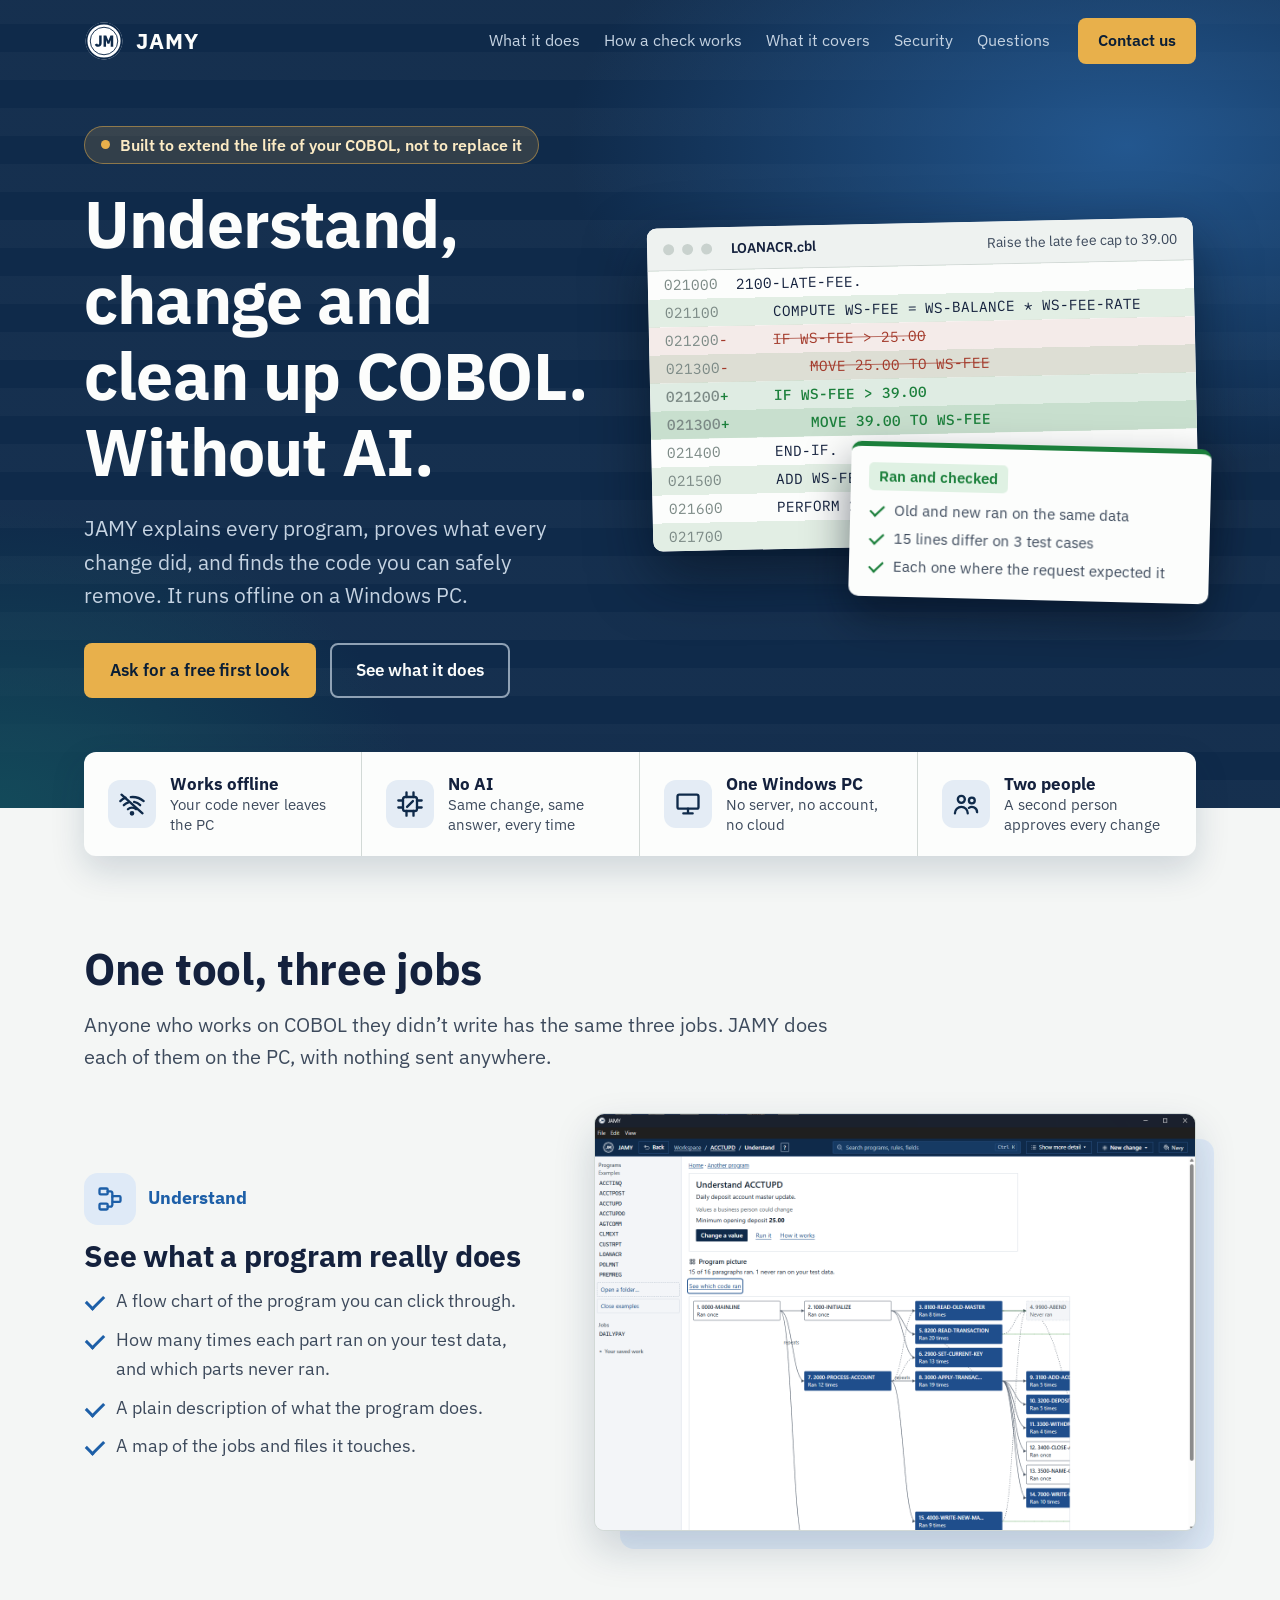
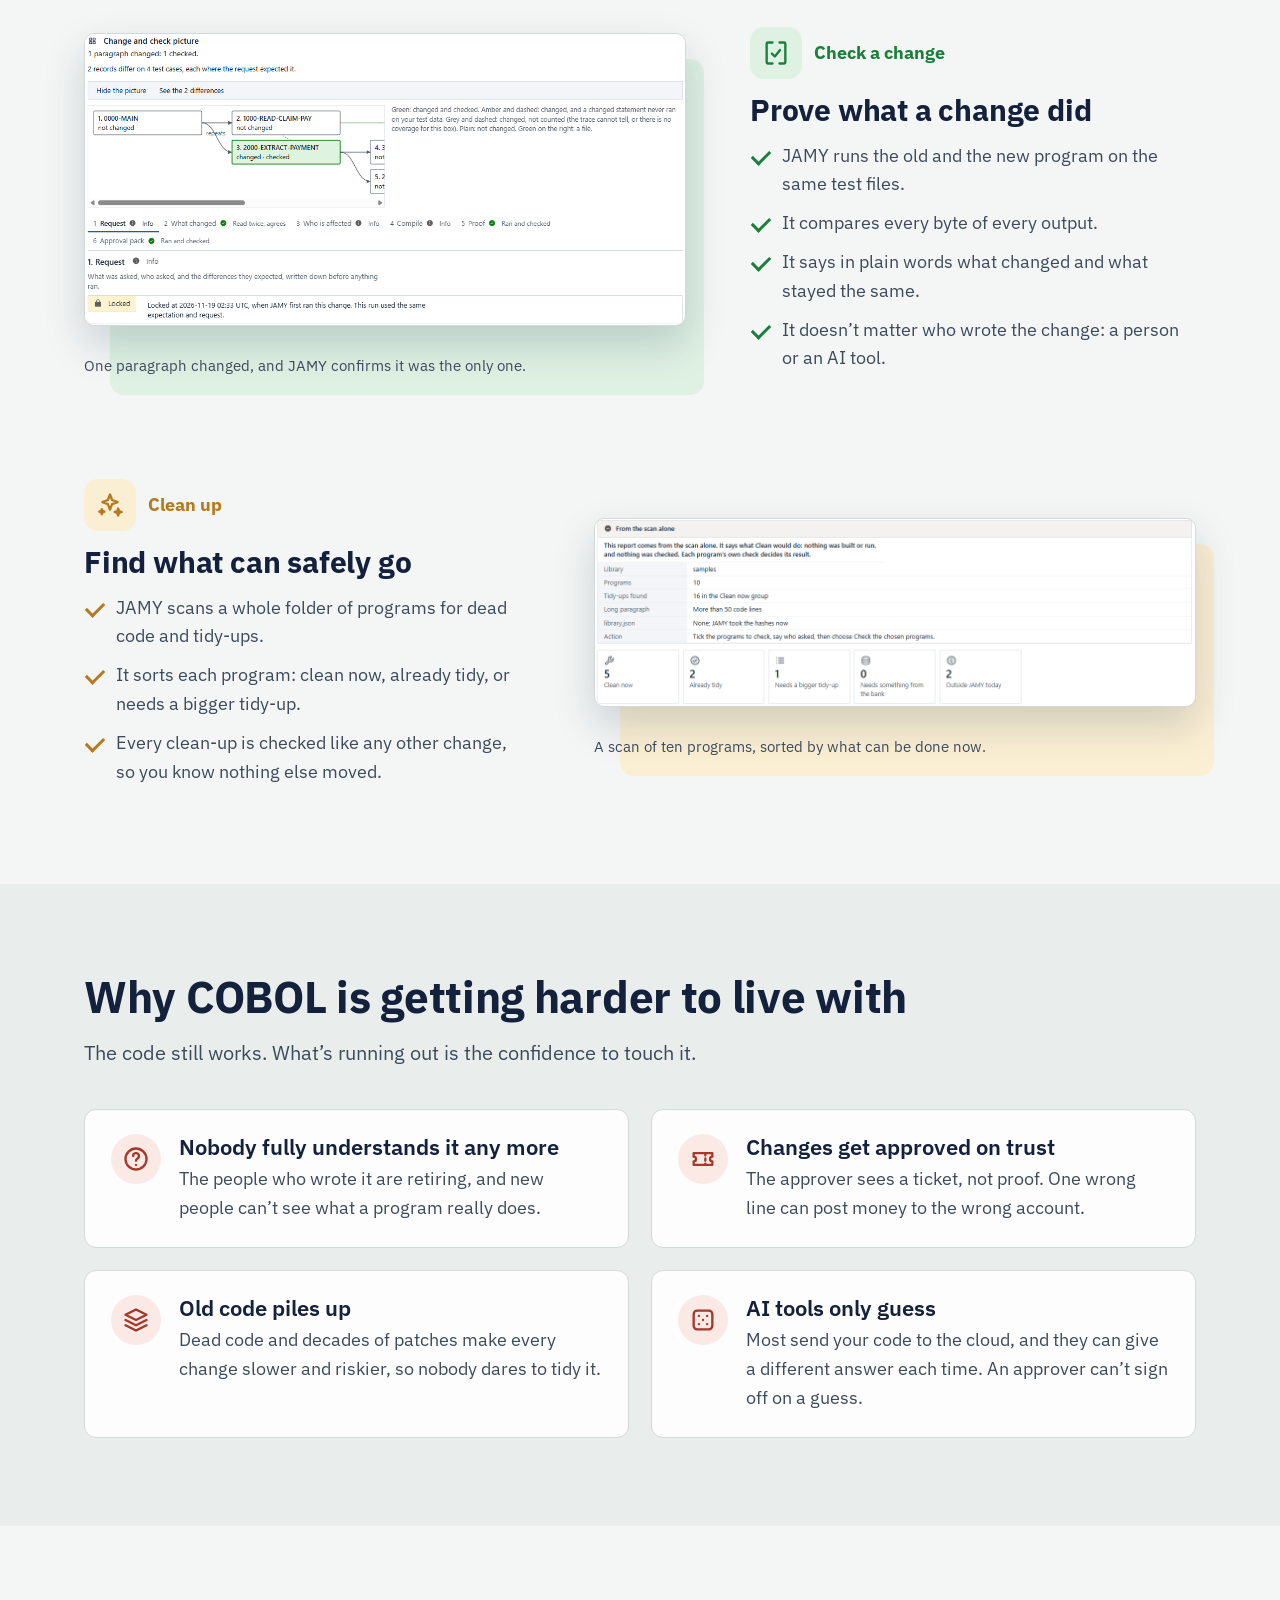
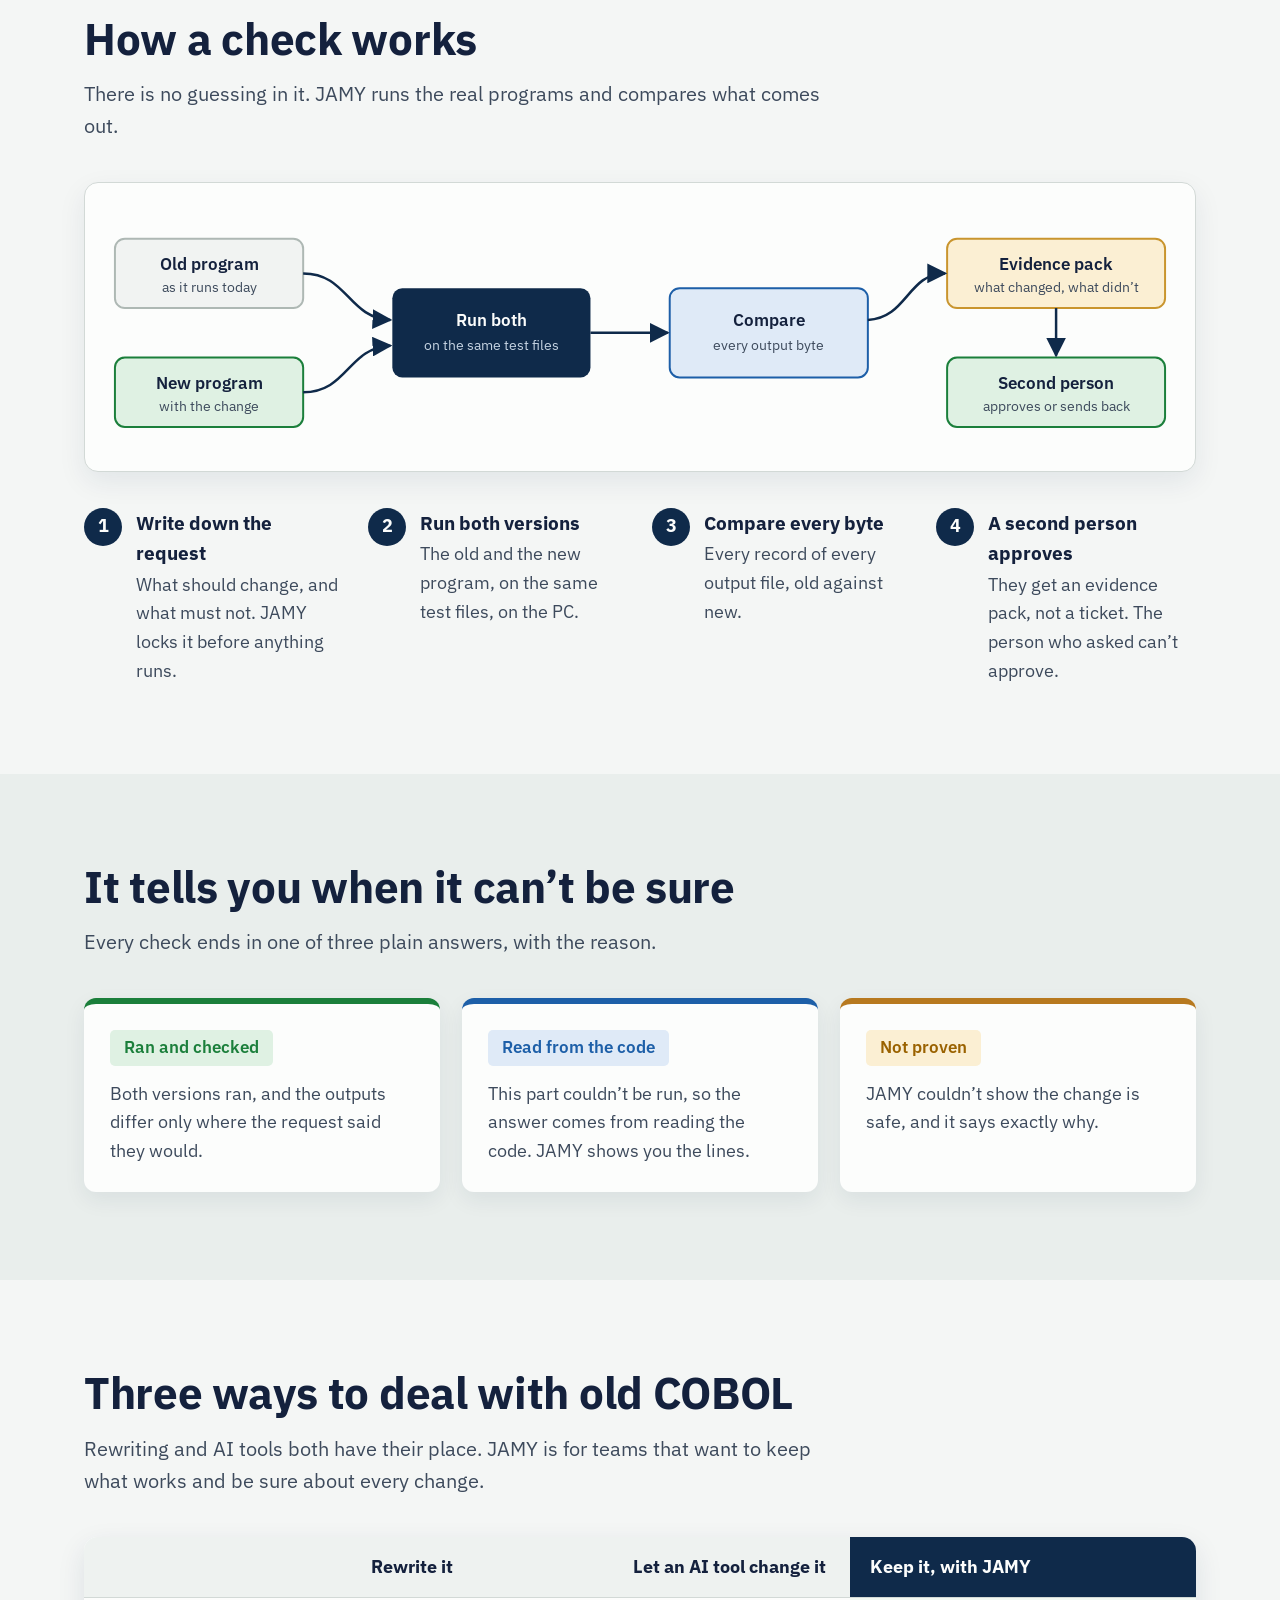
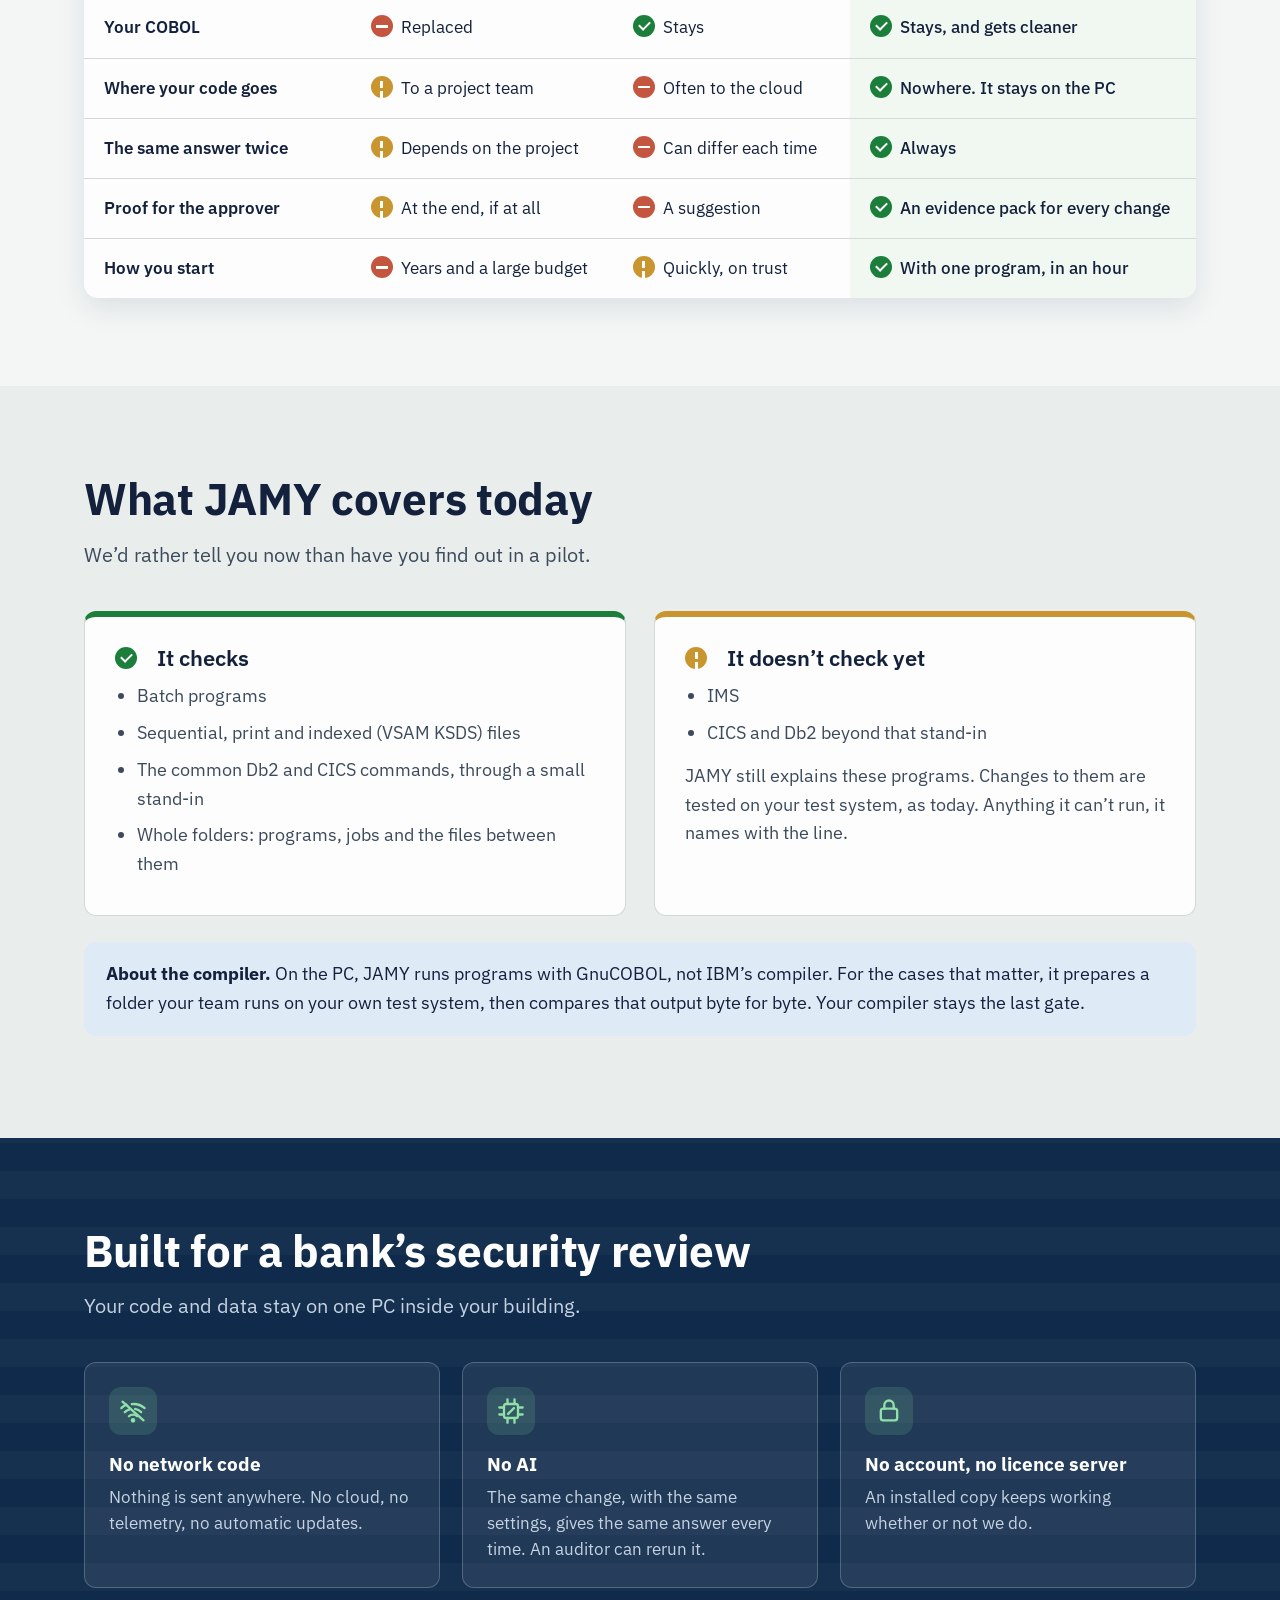
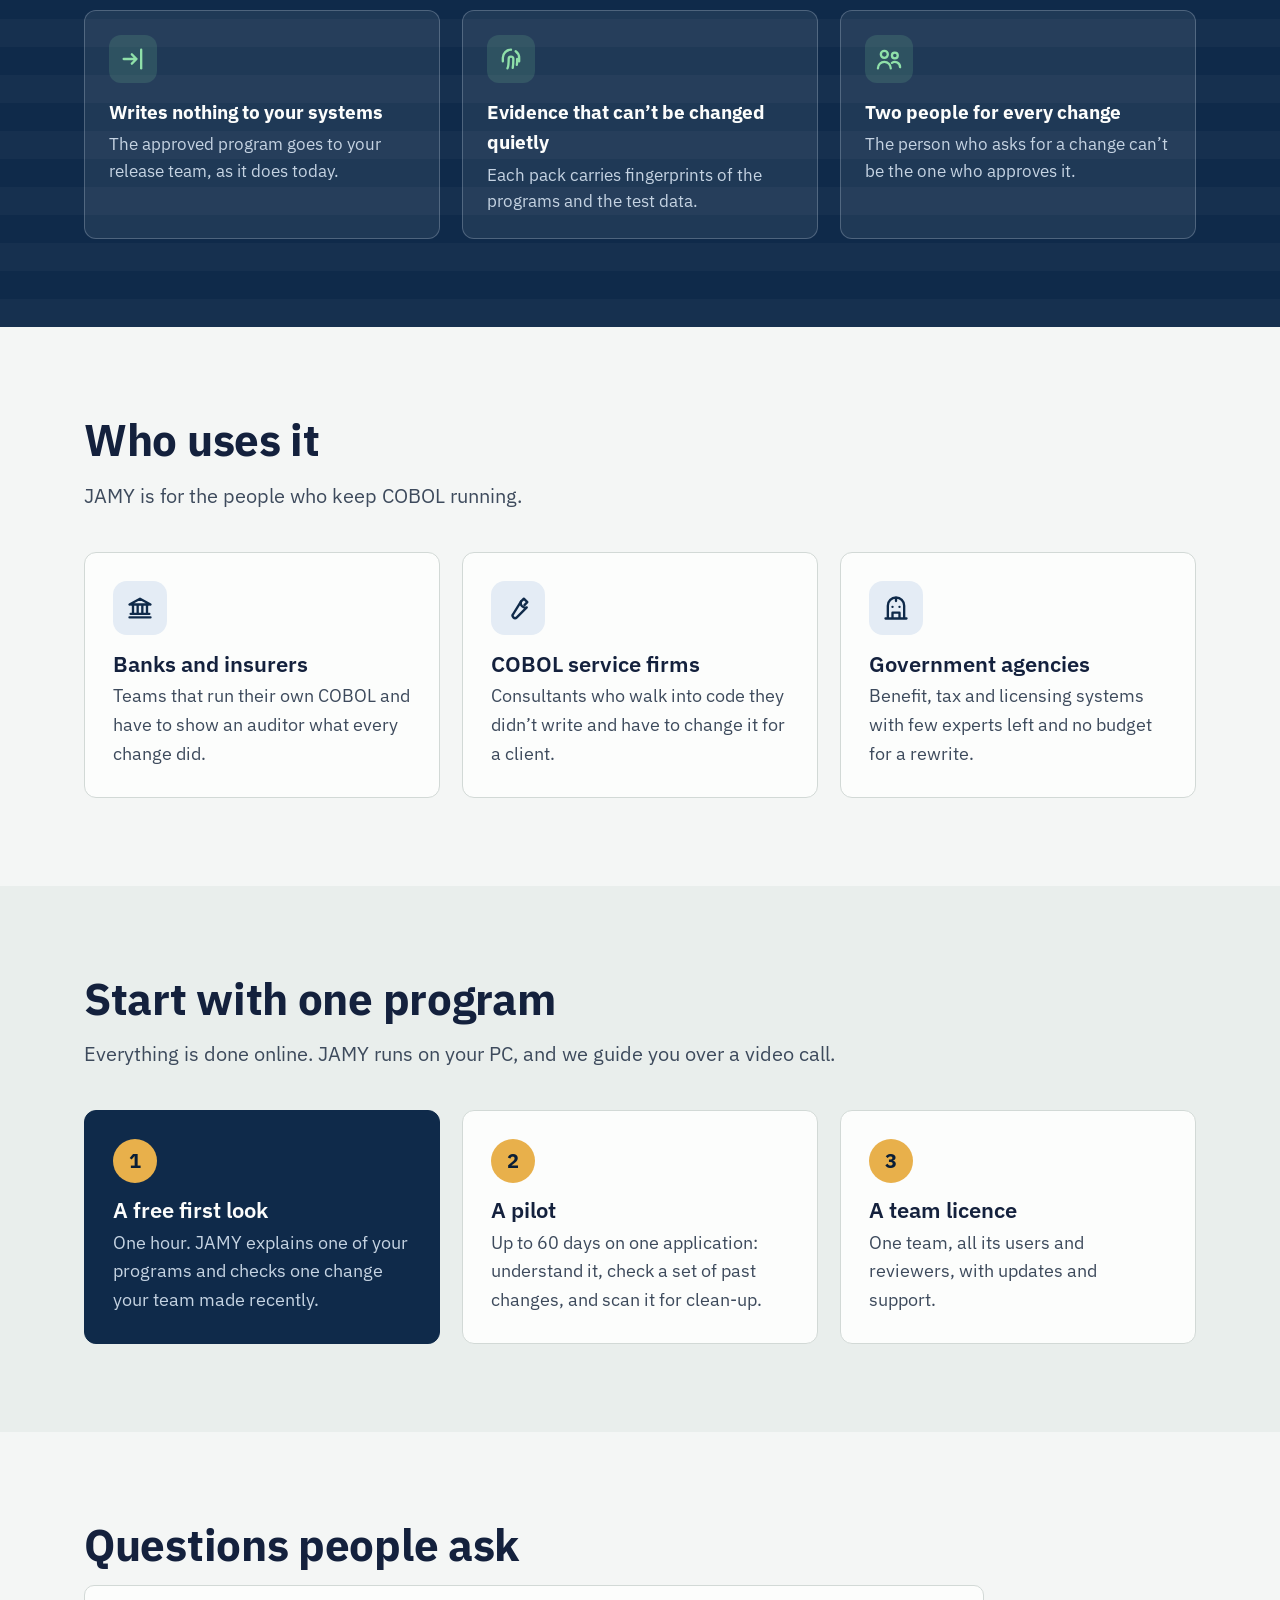
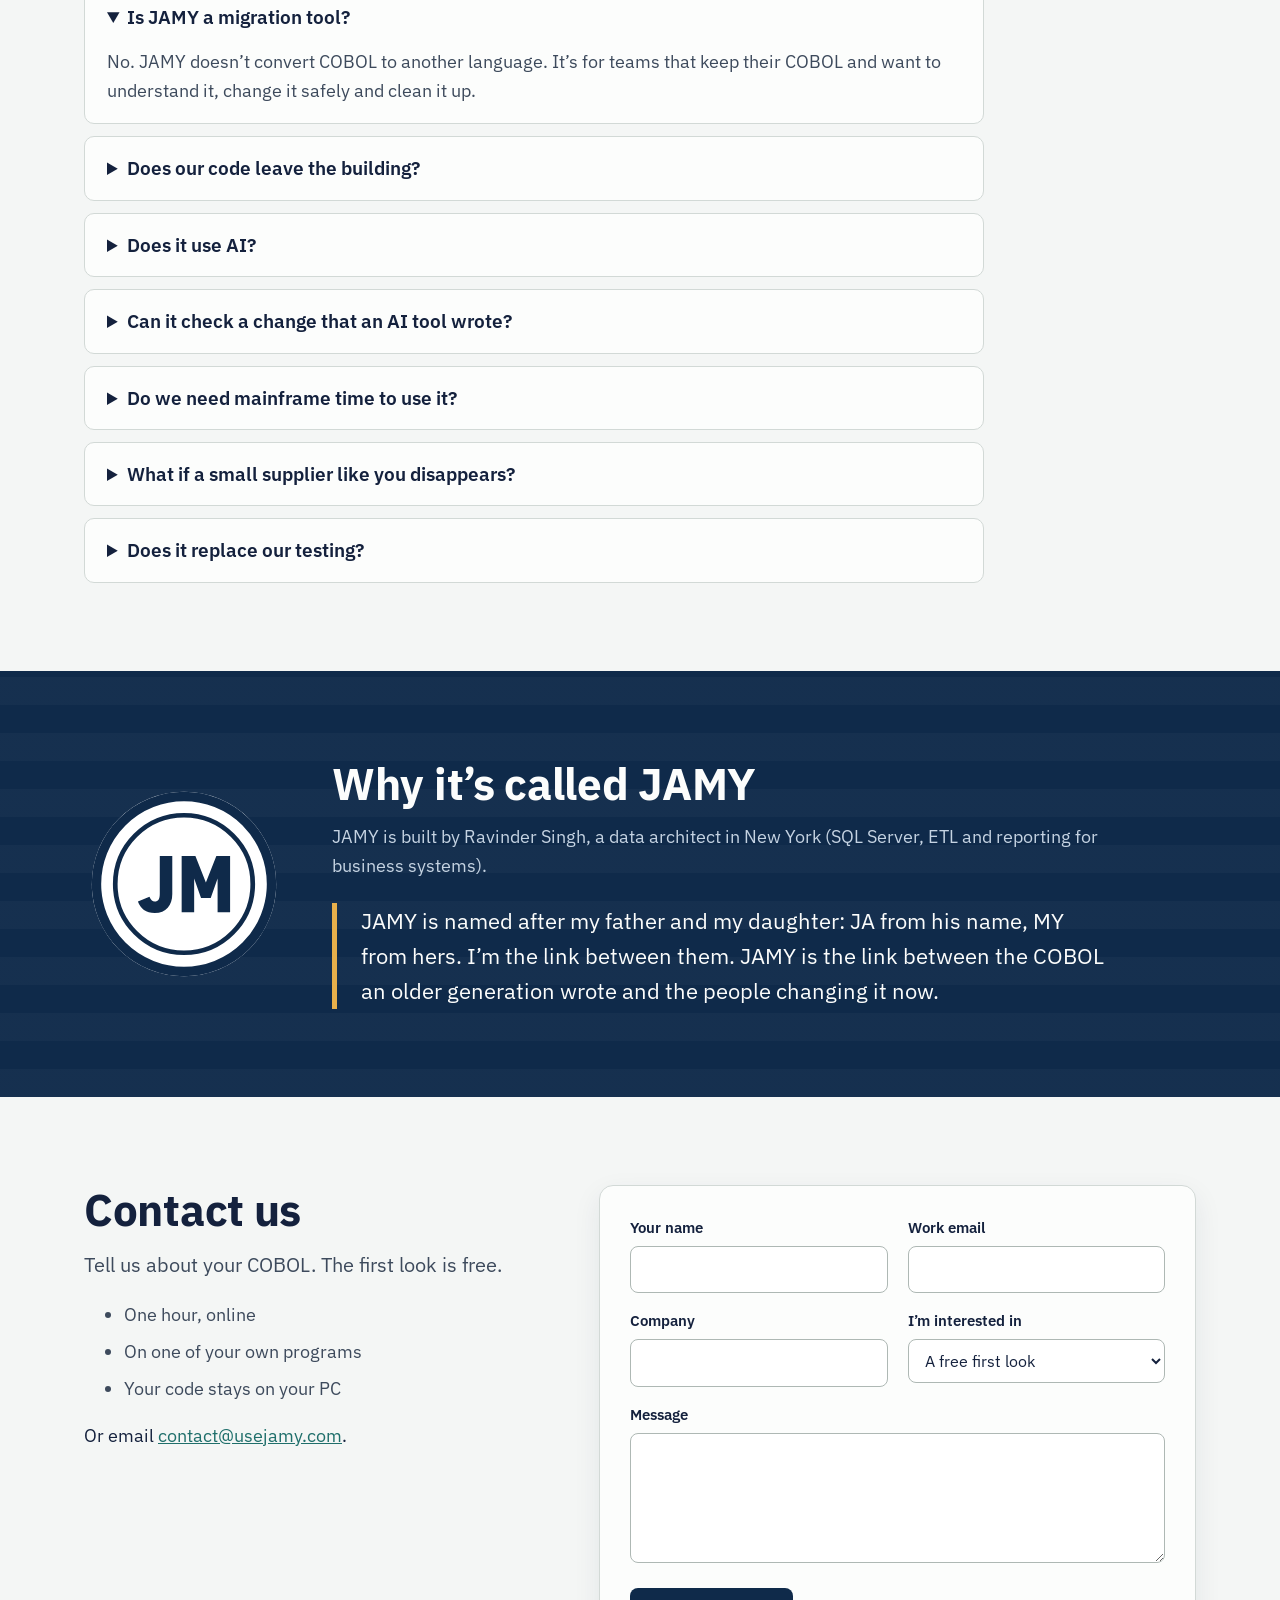
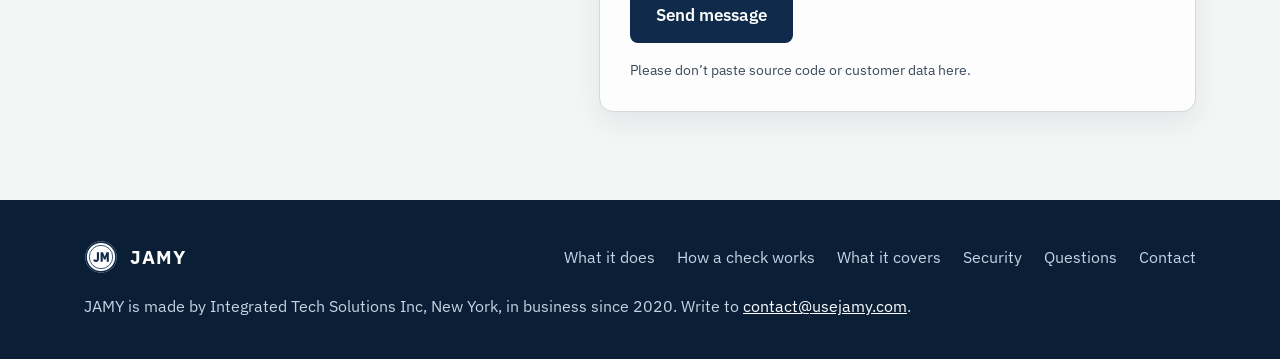
==== commit 71bf78ef: "Richer page: screenshots, diagram, comparison, icons" ====
--- a/index.html
+++ b/index.html
@@ -16,6 +16,7 @@
 <style>
 :root {
   --navy: #0F2A4A;
+  --navy-d: #0A1E36;
   --ink: #14213D;
   --body: #3D4A5C;
   --paper: #F4F6F5;
@@ -24,10 +25,11 @@
   --line: #D2D9D6;
   --teal: #1F6F6B;
   --mist: #C5D3E2;
+  --blue: #1D5FA8;
+  --blue-bg: #DFEAF7;
   --ok: #1B7F3B;
   --ok-bg: #DFF1E3;
-  --read: #1D5FA8;
-  --read-bg: #DFEAF7;
+  --amber: #E8B04B;
   --warn: #9A6200;
   --warn-bg: #FBEFD3;
   --del: #A33A2B;
@@ -35,148 +37,267 @@
 * { box-sizing: border-box; }
 html { -webkit-text-size-adjust: 100%; scroll-behavior: smooth; }
 body { margin: 0; font-family: 'IBM Plex Sans', Arial, sans-serif; color: var(--ink); background: var(--paper); font-size: 18px; line-height: 1.6; }
-img { max-width: 100%; height: auto; display: block; }
+img, svg { max-width: 100%; display: block; }
+img { height: auto; }
 a { color: var(--teal); }
-a:focus-visible, button:focus-visible, summary:focus-visible, input:focus-visible, select:focus-visible, textarea:focus-visible { outline: 3px solid #E8B04B; outline-offset: 2px; }
-.wrap { max-width: 1120px; margin: 0 auto; padding: 0 24px; }
+a:focus-visible, button:focus-visible, summary:focus-visible, input:focus-visible, select:focus-visible, textarea:focus-visible { outline: 3px solid var(--amber); outline-offset: 2px; }
+.wrap { max-width: 1160px; margin: 0 auto; padding: 0 24px; }
 h1, h2, h3 { line-height: 1.15; margin: 0; }
-h2 { font-size: clamp(28px, 3.6vw, 40px); font-weight: 700; margin-bottom: 14px; }
-h3 { font-size: 21px; font-weight: 600; margin-bottom: 6px; }
+h2 { font-size: clamp(30px, 3.8vw, 44px); font-weight: 700; margin-bottom: 14px; letter-spacing: -0.3px; }
+h3 { font-size: 22px; font-weight: 600; margin-bottom: 6px; }
 p { margin: 0 0 14px; }
-.lede { font-size: 20px; color: var(--body); max-width: 760px; margin-bottom: 36px; }
-
-.top { background: var(--navy); color: var(--white); }
+.lede { font-size: 20px; color: var(--body); max-width: 760px; margin-bottom: 40px; }
+.ic { width: 28px; height: 28px; fill: none; stroke: currentColor; stroke-width: 2; stroke-linecap: round; stroke-linejoin: round; }
+
+/* header and hero */
+.top { color: var(--white); background:
+  radial-gradient(900px 520px at 88% 18%, #23578F 0%, rgba(35, 87, 143, 0) 62%),
+  radial-gradient(700px 500px at 0% 100%, #134a5a 0%, rgba(19, 74, 90, 0) 60%),
+  repeating-linear-gradient(0deg, rgba(255, 255, 255, .028) 0 28px, rgba(255, 255, 255, 0) 28px 56px),
+  var(--navy); }
 .nav { display: flex; align-items: center; gap: 28px; padding: 18px 0; }
 .brand { display: flex; align-items: center; gap: 12px; color: var(--white); text-decoration: none; font-weight: 700; font-size: 22px; letter-spacing: 1px; }
 .brand img { width: 40px; height: 40px; }
 .nav .links { display: flex; gap: 24px; margin-left: auto; }
 .nav .links a { color: var(--mist); text-decoration: none; font-size: 16px; }
 .nav .links a:hover { color: var(--white); text-decoration: underline; }
-.btn { display: inline-block; font: inherit; font-weight: 600; font-size: 17px; text-decoration: none; border-radius: 6px; padding: 11px 22px; border: 2px solid transparent; cursor: pointer; }
+.btn { display: inline-block; font: inherit; font-weight: 600; font-size: 17px; text-decoration: none; border-radius: 8px; padding: 12px 24px; border: 2px solid transparent; cursor: pointer; }
+.btn.gold { background: var(--amber); color: var(--navy-d); }
+.btn.gold:hover { background: #F2C063; }
 .btn.light { background: var(--white); color: var(--navy); }
-.btn.ghost { border-color: var(--mist); color: var(--white); }
+.btn.ghost { border-color: rgba(197, 211, 226, .7); color: var(--white); }
 .btn.dark { background: var(--navy); color: var(--white); }
-.nav .btn { padding: 8px 16px; font-size: 16px; }
-
-.hero { display: grid; grid-template-columns: 1fr 1.05fr; gap: 56px; align-items: center; padding: 48px 0 76px; }
-.hero h1 { font-size: clamp(38px, 5.4vw, 62px); font-weight: 700; letter-spacing: -0.5px; margin-bottom: 20px; }
-.hero .sub { font-size: 21px; color: var(--mist); margin-bottom: 12px; }
-.hero .life { font-size: 21px; color: var(--white); font-weight: 600; margin-bottom: 30px; }
+.nav .btn { padding: 8px 18px; font-size: 16px; }
+
+.hero { display: grid; grid-template-columns: 1fr 1.08fr; gap: 60px; align-items: center; padding: 44px 0 110px; }
+.pill { display: inline-flex; align-items: center; gap: 10px; font-size: 15.5px; font-weight: 600; color: #FCEBC4; background: rgba(232, 176, 75, .16); border: 1px solid rgba(232, 176, 75, .5); border-radius: 999px; padding: 6px 16px; margin-bottom: 22px; }
+.pill i { width: 9px; height: 9px; border-radius: 50%; background: var(--amber); }
+.hero h1 { font-size: clamp(40px, 5.6vw, 66px); font-weight: 700; letter-spacing: -0.8px; margin-bottom: 22px; }
+.hero .sub { font-size: 21px; color: var(--mist); margin-bottom: 30px; max-width: 540px; }
 .hero .actions { display: flex; flex-wrap: wrap; gap: 14px; }
 
-.listing { background: var(--white); color: var(--ink); border-radius: 8px; overflow: hidden; box-shadow: 0 18px 40px rgba(4, 16, 32, .45); }
-.listing .head { display: flex; justify-content: space-between; gap: 12px; padding: 10px 16px; font-size: 14px; color: var(--body); border-bottom: 1px solid var(--line); background: #EEF2F0; }
-.listing pre { margin: 0; padding: 0; font-family: 'IBM Plex Mono', Consolas, monospace; font-size: 14.5px; line-height: 26px; overflow-x: auto; background: repeating-linear-gradient(var(--white) 0 26px, var(--bar) 26px 52px); }
+.stage { position: relative; padding: 0 0 54px 0; }
+.listing { background: var(--white); color: var(--ink); border-radius: 10px; overflow: hidden; box-shadow: 0 24px 60px rgba(3, 12, 26, .55); transform: rotate(-1.2deg); }
+.listing .head { display: flex; align-items: center; gap: 8px; padding: 10px 16px; font-size: 14px; color: var(--body); border-bottom: 1px solid var(--line); background: #EEF2F0; }
+.listing .head b { margin-right: auto; font-weight: 600; color: var(--ink); }
+.dot { width: 11px; height: 11px; border-radius: 50%; background: #C9D2CE; }
+.listing pre { margin: 0; font-family: 'IBM Plex Mono', Consolas, monospace; font-size: 14.5px; line-height: 28px; overflow-x: auto; background: repeating-linear-gradient(var(--white) 0 28px, var(--bar) 28px 56px); }
 .listing pre .ln { display: block; padding: 0 16px; white-space: pre; }
 .listing .seq { color: #7C8A86; }
-.listing .old { color: var(--del); }
+.listing .old { color: var(--del); background: rgba(163, 58, 43, .09); }
 .listing .old .t { text-decoration: line-through; text-decoration-color: rgba(163, 58, 43, .7); }
-.listing .new { color: var(--ok); font-weight: 500; }
-.listing .result { padding: 14px 16px 16px; border-top: 1px solid var(--line); font-size: 16px; color: var(--body); }
-.chip { display: inline-block; font-weight: 600; font-size: 15px; border-radius: 4px; padding: 2px 10px; margin-right: 8px; }
+.listing .new { color: var(--ok); font-weight: 500; background: rgba(27, 127, 59, .13); }
+.proof { position: absolute; right: -14px; bottom: 0; width: min(360px, 88%); background: var(--white); color: var(--ink); border-radius: 10px; padding: 16px 18px 14px; box-shadow: 0 20px 44px rgba(3, 12, 26, .5); border-top: 5px solid var(--ok); transform: rotate(1.4deg); }
+.proof .t { display: flex; align-items: center; gap: 10px; font-weight: 700; font-size: 17px; margin-bottom: 8px; }
+.proof ul { list-style: none; margin: 0; padding: 0; font-size: 15px; color: var(--body); }
+.proof li { padding-left: 26px; position: relative; margin-bottom: 4px; }
+.proof li::before { content: ""; position: absolute; left: 2px; top: 7px; width: 12px; height: 6px; border-left: 2.5px solid var(--ok); border-bottom: 2.5px solid var(--ok); transform: rotate(-45deg); }
+.chip { display: inline-block; font-weight: 600; font-size: 15px; border-radius: 5px; padding: 2px 10px; }
 .chip.ok { color: var(--ok); background: var(--ok-bg); }
-.chip.read { color: var(--read); background: var(--read-bg); }
+.chip.read { color: var(--blue); background: var(--blue-bg); }
 .chip.warn { color: var(--warn); background: var(--warn-bg); }
-.hero .note { font-size: 14px; color: var(--mist); margin: 12px 0 0; }
-
-section { padding: 76px 0; }
+
+@media (prefers-reduced-motion: no-preference) {
+  .listing .new { animation: mark 900ms ease-out 500ms both; }
+  .proof { animation: stamp 500ms cubic-bezier(.2, .9, .3, 1.2) 1300ms both; }
+  @keyframes mark { from { background: rgba(27, 127, 59, 0); color: var(--ink); } }
+  @keyframes stamp { from { opacity: 0; transform: rotate(1.4deg) translateY(18px) scale(.96); } }
+}
+
+/* trust band */
+.band { margin-top: -56px; position: relative; z-index: 2; }
+.band .in { background: var(--white); border-radius: 12px; box-shadow: 0 14px 34px rgba(15, 42, 74, .16); display: grid; grid-template-columns: repeat(4, 1fr); }
+.band .it { display: flex; gap: 14px; align-items: center; padding: 22px 24px; border-right: 1px solid var(--line); }
+.band .it:last-child { border-right: 0; }
+.band .badge { flex: none; width: 48px; height: 48px; border-radius: 12px; display: grid; place-items: center; color: var(--navy); background: #E4ECF5; }
+.band b { display: block; font-size: 17px; line-height: 1.25; }
+.band span { font-size: 14.5px; color: var(--body); line-height: 1.35; display: block; }
+
+section { padding: 88px 0; }
 section.tint { background: #E9EEEC; }
-section.dark { background: var(--navy); color: var(--white); }
+section.dark { color: var(--white); background:
+  repeating-linear-gradient(0deg, rgba(255, 255, 255, .028) 0 28px, rgba(255, 255, 255, 0) 28px 56px), var(--navy); }
 section.dark h2 { color: var(--white); }
-
-.tabs { display: flex; flex-wrap: wrap; gap: 8px; }
-.tabs button { font: inherit; font-weight: 600; font-size: 18px; color: var(--body); background: transparent; border: 2px solid var(--line); border-bottom: 0; border-radius: 8px 8px 0 0; padding: 12px 22px; cursor: pointer; }
-.tabs button[aria-selected="true"] { background: var(--white); color: var(--navy); border-color: var(--navy); position: relative; top: 2px; }
-.panel { background: var(--white); border: 2px solid var(--navy); border-radius: 0 8px 8px 8px; padding: 28px; display: grid; grid-template-columns: 1fr 1.5fr; gap: 36px; align-items: center; margin-bottom: 20px; }
-.js .panel[hidden] { display: none; }
-.panel ul { margin: 12px 0 0; padding-left: 22px; color: var(--body); }
-.panel li { margin-bottom: 8px; }
-.shot { border: 1px solid var(--line); border-radius: 6px; background: #FDFDFC; }
-.panel figure { margin: 0; }
-.panel figcaption { font-size: 14px; color: var(--body); margin-top: 8px; }
-
-.problems { display: grid; grid-template-columns: 1fr 1fr; gap: 22px 48px; max-width: 980px; }
-.problems p { border-left: 4px solid var(--teal); padding-left: 18px; margin: 0; color: var(--body); }
-.problems b { color: var(--ink); }
-
-.steps { list-style: none; counter-reset: s; margin: 0; padding: 0; display: grid; grid-template-columns: repeat(4, 1fr); }
-.steps li { counter-increment: s; position: relative; padding: 54px 24px 0 0; color: var(--body); }
+section.dark .lede { color: var(--mist); }
+
+/* feature rows */
+.feat { display: grid; grid-template-columns: 1fr 1.35fr; gap: 64px; align-items: center; margin-bottom: 96px; }
+.feat:last-child { margin-bottom: 0; }
+.feat.flip { grid-template-columns: 1.35fr 1fr; }
+.feat.flip .txt { order: 2; }
+.feat .tag { display: inline-flex; align-items: center; gap: 12px; font-weight: 700; font-size: 18px; margin-bottom: 14px; }
+.feat .tag .badge { width: 52px; height: 52px; border-radius: 14px; display: grid; place-items: center; }
+.feat h3 { font-size: 30px; font-weight: 700; margin-bottom: 14px; letter-spacing: -0.2px; }
+.feat ul { list-style: none; margin: 0; padding: 0; color: var(--body); }
+.feat li { padding-left: 32px; position: relative; margin-bottom: 10px; }
+.feat li::before { content: ""; position: absolute; left: 2px; top: 8px; width: 15px; height: 8px; border-left: 3px solid var(--c); border-bottom: 3px solid var(--c); transform: rotate(-45deg); }
+.f-blue { --c: var(--blue); --cb: var(--blue-bg); }
+.f-green { --c: var(--ok); --cb: var(--ok-bg); }
+.f-amber { --c: #B7791F; --cb: var(--warn-bg); }
+.feat .tag { color: var(--c); }
+.feat .tag .badge { background: var(--cb); color: var(--c); }
+.frame { position: relative; margin: 0; }
+.frame::before { content: ""; position: absolute; inset: 26px -18px -18px 26px; border-radius: 14px; background: var(--cb); z-index: 0; }
+.frame img { position: relative; z-index: 1; border-radius: 10px; border: 1px solid var(--line); background: #FDFDFC; box-shadow: 0 18px 40px rgba(15, 42, 74, .18); }
+.frame figcaption { position: relative; z-index: 1; font-size: 14.5px; color: var(--body); margin-top: 28px; }
+
+/* problems */
+.problems { display: grid; grid-template-columns: 1fr 1fr; gap: 22px; }
+.prob { background: var(--white); border-radius: 12px; padding: 24px 26px; display: flex; gap: 18px; border: 1px solid var(--line); }
+.prob .badge { flex: none; width: 50px; height: 50px; border-radius: 50%; display: grid; place-items: center; background: #FBE9E5; color: var(--del); }
+.prob p { margin: 0; color: var(--body); }
+
+/* diagram */
+.diagram { background: var(--white); border: 1px solid var(--line); border-radius: 14px; padding: 26px 20px 14px; margin-bottom: 36px; box-shadow: 0 10px 28px rgba(15, 42, 74, .08); }
+.diagram svg { width: 100%; height: auto; font-family: 'IBM Plex Sans', Arial, sans-serif; }
+.steps { list-style: none; counter-reset: s; margin: 0; padding: 0; display: grid; grid-template-columns: repeat(4, 1fr); gap: 24px; }
+.steps li { counter-increment: s; position: relative; padding-left: 52px; color: var(--body); }
 .steps li::before { content: counter(s); position: absolute; top: 0; left: 0; width: 38px; height: 38px; border-radius: 50%; background: var(--navy); color: var(--white); font-weight: 700; display: grid; place-items: center; }
-.steps li::after { content: ""; position: absolute; top: 18px; left: 46px; right: 8px; height: 2px; background: var(--line); }
-.steps li:last-child::after { display: none; }
-.steps b { display: block; color: var(--ink); font-size: 19px; margin-bottom: 4px; }
-
-.verdicts { display: grid; gap: 14px; max-width: 900px; }
-.verdicts div { display: grid; grid-template-columns: 190px 1fr; gap: 20px; align-items: baseline; background: var(--white); border: 1px solid var(--line); border-radius: 6px; padding: 16px 20px; }
-.verdicts p { margin: 0; color: var(--body); }
-
-.cols { display: grid; grid-template-columns: 1fr 1fr; gap: 40px; }
-.box { background: var(--white); border: 1px solid var(--line); border-radius: 8px; padding: 26px 28px; }
-.box ul { margin: 8px 0 0; padding-left: 22px; color: var(--body); }
+.steps b { display: block; color: var(--ink); font-size: 19px; margin-bottom: 2px; }
+
+/* verdicts */
+.verdicts { display: grid; grid-template-columns: repeat(3, 1fr); gap: 22px; }
+.verd { background: var(--white); border-radius: 12px; padding: 26px; border-top: 6px solid var(--c); box-shadow: 0 8px 22px rgba(15, 42, 74, .07); }
+.verd .chip { font-size: 17px; padding: 4px 14px; margin-bottom: 14px; }
+.verd p { margin: 0; color: var(--body); }
+
+/* compare table */
+.cmp { width: 100%; border-collapse: separate; border-spacing: 0; background: var(--white); border-radius: 14px; overflow: hidden; box-shadow: 0 10px 28px rgba(15, 42, 74, .1); font-size: 17px; }
+.cmp th, .cmp td { padding: 16px 20px; text-align: left; border-bottom: 1px solid var(--line); vertical-align: top; }
+.cmp tr:last-child td { border-bottom: 0; }
+.cmp thead th { font-size: 18px; background: #EEF2F0; }
+.cmp thead th.us { background: var(--navy); color: var(--white); }
+.cmp td.us { background: #F1F8F2; font-weight: 500; }
+.cmp td:first-child { font-weight: 600; width: 24%; }
+.yes, .no, .mid { display: inline-block; width: 22px; height: 22px; border-radius: 50%; margin-right: 8px; vertical-align: -4px; position: relative; }
+.yes { background: var(--ok); }
+.yes::after { content: ""; position: absolute; left: 6px; top: 6px; width: 9px; height: 5px; border-left: 2.5px solid #fff; border-bottom: 2.5px solid #fff; transform: rotate(-45deg); }
+.no { background: #C4553F; }
+.no::after { content: ""; position: absolute; left: 5px; top: 10px; width: 12px; height: 2.5px; background: #fff; }
+.mid { background: #C9952E; }
+.mid::after { content: ""; position: absolute; left: 9.5px; top: 5px; width: 3px; height: 8px; background: #fff; box-shadow: 0 10px 0 0 #fff; height: 7px; }
+
+/* covers */
+.cols { display: grid; grid-template-columns: 1fr 1fr; gap: 28px; }
+.box { background: var(--white); border: 1px solid var(--line); border-radius: 12px; padding: 28px 30px; }
+.box h3 { display: flex; align-items: center; gap: 12px; }
+.box ul { margin: 12px 0 0; padding-left: 22px; color: var(--body); }
 .box li { margin-bottom: 8px; }
 .box .more { margin: 14px 0 0; color: var(--body); }
-.box.yes { border-top: 5px solid var(--ok); }
-.box.no { border-top: 5px solid var(--warn); }
-.aside { margin-top: 24px; max-width: 900px; color: var(--body); }
-
-section.dark .lede { color: var(--mist); }
-.safe { display: grid; grid-template-columns: 1fr 1fr; gap: 20px 48px; list-style: none; margin: 0; padding: 0; }
-.safe li { padding-left: 34px; position: relative; color: var(--mist); }
-.safe li::before { content: ""; position: absolute; left: 0; top: 7px; width: 18px; height: 10px; border-left: 3px solid #7FD49A; border-bottom: 3px solid #7FD49A; transform: rotate(-45deg); }
-.safe b { color: var(--white); display: block; }
-
-.who { display: grid; grid-template-columns: repeat(3, 1fr); gap: 32px; }
-.who div { border-top: 4px solid var(--navy); padding-top: 16px; }
+.box.y { border-top: 6px solid var(--ok); }
+.box.n { border-top: 6px solid #C9952E; }
+.aside { margin-top: 26px; background: var(--blue-bg); border-radius: 12px; padding: 18px 22px; color: var(--ink); }
+
+/* security */
+.safe { display: grid; grid-template-columns: repeat(3, 1fr); gap: 22px; }
+.safe .card { background: rgba(255, 255, 255, .07); border: 1px solid rgba(197, 211, 226, .28); border-radius: 12px; padding: 24px; }
+.safe .badge { width: 48px; height: 48px; border-radius: 12px; display: grid; place-items: center; background: rgba(127, 212, 154, .16); color: #8FE0A9; margin-bottom: 14px; }
+.safe b { display: block; font-size: 19px; margin-bottom: 4px; }
+.safe p { margin: 0; color: var(--mist); font-size: 16.5px; }
+
+/* who */
+.who { display: grid; grid-template-columns: repeat(3, 1fr); gap: 22px; }
+.who .card { background: var(--white); border-radius: 12px; padding: 28px; border: 1px solid var(--line); }
+.who .badge { width: 54px; height: 54px; border-radius: 14px; display: grid; place-items: center; background: #E4ECF5; color: var(--navy); margin-bottom: 16px; }
 .who p { color: var(--body); margin: 0; }
 
-.start { display: grid; grid-template-columns: repeat(3, 1fr); background: var(--white); border: 1px solid var(--line); border-radius: 8px; overflow: hidden; }
-.start div { padding: 26px 28px; border-right: 1px solid var(--line); }
-.start div:last-child { border-right: 0; }
-.start .when { color: var(--teal); font-weight: 600; font-size: 16px; margin-bottom: 4px; }
+/* start */
+.start { display: grid; grid-template-columns: repeat(3, 1fr); gap: 22px; counter-reset: st; }
+.start .card { background: var(--white); border-radius: 12px; padding: 28px; position: relative; border: 1px solid var(--line); }
+.start .card::before { counter-increment: st; content: counter(st); display: grid; place-items: center; width: 44px; height: 44px; border-radius: 50%; background: var(--amber); color: var(--navy-d); font-weight: 700; font-size: 20px; margin-bottom: 14px; }
+.start .card.first { background: var(--navy); color: var(--white); border-color: var(--navy); }
+.start .card.first p { color: var(--mist); }
 .start p { color: var(--body); margin: 0; }
-.start p.when { color: var(--teal); margin-bottom: 4px; }
-
-.faq { max-width: 860px; }
-.faq details { border-bottom: 1px solid var(--line); }
+
+/* cta */
+.cta { background: linear-gradient(100deg, #174a6b 0%, var(--navy) 60%); color: var(--white); border-radius: 18px; padding: 44px 48px; display: flex; align-items: center; gap: 32px; flex-wrap: wrap; }
+.cta h2 { color: var(--white); margin: 0 0 6px; }
+.cta p { margin: 0; color: var(--mist); font-size: 19px; }
+.cta .btn { margin-left: auto; }
+
+.faq { max-width: 900px; display: grid; gap: 12px; }
+.faq details { background: var(--white); border: 1px solid var(--line); border-radius: 10px; padding: 0 22px; }
 .faq summary { cursor: pointer; font-weight: 600; font-size: 19px; padding: 16px 0; }
-.faq details p { color: var(--body); padding: 0 0 16px; margin: 0; }
-
+.faq details p { color: var(--body); padding: 0 0 18px; margin: 0; }
+
+.founder .wrap { display: grid; grid-template-columns: 200px 1fr; gap: 48px; align-items: center; }
+.founder .seal { width: 200px; height: 200px; }
 .founder p { color: var(--mist); max-width: 780px; }
-.founder blockquote { margin: 26px 0 0; padding-left: 24px; border-left: 5px solid #E8B04B; color: var(--white); font-size: 22px; max-width: 780px; }
-
-.contact form { display: grid; grid-template-columns: 1fr 1fr; gap: 16px 20px; max-width: 820px; }
+.founder blockquote { margin: 22px 0 0; padding-left: 24px; border-left: 5px solid var(--amber); color: var(--white); font-size: 22px; max-width: 780px; }
+
+.contact .wrap { display: grid; grid-template-columns: 1fr 1.3fr; gap: 56px; }
+.contact .lede { margin-bottom: 20px; }
+.contact .side li { margin-bottom: 8px; color: var(--body); }
+.contact form { display: grid; grid-template-columns: 1fr 1fr; gap: 16px 20px; background: var(--white); border-radius: 14px; padding: 30px; border: 1px solid var(--line); box-shadow: 0 10px 28px rgba(15, 42, 74, .08); }
 .contact label { display: block; font-weight: 600; font-size: 15px; margin-bottom: 6px; }
-.contact input, .contact select, .contact textarea { width: 100%; font: inherit; font-size: 16px; color: var(--ink); background: var(--white); border: 1px solid #AEB8B4; border-radius: 6px; padding: 10px 12px; }
-.contact textarea { min-height: 140px; resize: vertical; }
+.contact input, .contact select, .contact textarea { width: 100%; font: inherit; font-size: 16px; color: var(--ink); background: #fff; border: 1px solid #AEB8B4; border-radius: 8px; padding: 10px 12px; }
+.contact textarea { min-height: 130px; resize: vertical; }
 .contact .full { grid-column: 1 / -1; }
 .contact .hp { position: absolute; left: -9999px; }
 .contact .small { font-size: 14px; color: var(--body); margin: 0; }
 
-footer { padding: 30px 0 46px; color: var(--body); font-size: 15px; border-top: 1px solid var(--line); }
-
-@media (max-width: 900px) {
-  .hero, .panel, .cols, .problems, .safe { grid-template-columns: 1fr; }
-  .hero { gap: 36px; padding-bottom: 56px; }
-  .steps { grid-template-columns: 1fr 1fr; gap: 28px 0; }
-  .steps li::after { display: none; }
-  .who, .start { grid-template-columns: 1fr; }
-  .start div { border-right: 0; border-bottom: 1px solid var(--line); }
-  .start div:last-child { border-bottom: 0; }
-  .verdicts div { grid-template-columns: 1fr; gap: 6px; }
+footer { background: var(--navy-d); color: var(--mist); padding: 40px 0; font-size: 15.5px; }
+footer .wrap { display: flex; flex-wrap: wrap; gap: 20px 40px; align-items: center; }
+footer .brand { font-size: 19px; }
+footer .brand img { width: 34px; height: 34px; }
+footer a { color: var(--white); }
+footer .fl { margin-left: auto; display: flex; gap: 22px; flex-wrap: wrap; }
+footer .fl a { color: var(--mist); text-decoration: none; }
+footer p { margin: 0; flex-basis: 100%; }
+
+@media (max-width: 960px) {
+  .hero, .feat, .feat.flip, .cols, .problems, .contact .wrap, .founder .wrap { grid-template-columns: 1fr; }
+  .hero { gap: 44px; padding-bottom: 96px; }
+  .feat { gap: 32px; margin-bottom: 64px; }
+  .feat.flip .txt { order: 0; }
+  .band .in { grid-template-columns: 1fr 1fr; }
+  .band .it:nth-child(2) { border-right: 0; }
+  .band .it:nth-child(-n+2) { border-bottom: 1px solid var(--line); }
+  .steps, .verdicts, .safe, .who, .start { grid-template-columns: 1fr; }
+  .diagram { display: none; }
   .nav .links { display: none; }
   .nav .btn { margin-left: auto; }
-  section { padding: 54px 0; }
-  .contact form { grid-template-columns: 1fr; }
-  .tabs button { font-size: 16px; padding: 10px 14px; }
-  .panel { border-radius: 0 0 8px 8px; padding: 20px; }
+  section { padding: 60px 0; }
+  .contact form { grid-template-columns: 1fr; padding: 22px; }
+  .founder .seal { width: 120px; height: 120px; }
+  .cta { padding: 32px 26px; }
+  .cta .btn { margin-left: 0; }
+  .cmp { font-size: 15px; }
+  .cmp th, .cmp td { padding: 12px 10px; }
+  .frame::before { inset: 18px -10px -12px 18px; }
+  .proof { right: 0; }
 }
-@media (max-width: 520px) {
-  .steps { grid-template-columns: 1fr; }
+@media (max-width: 560px) {
+  .band .in { grid-template-columns: 1fr; }
+  .band .it { border-right: 0; border-bottom: 1px solid var(--line); }
+  .band .it:last-child { border-bottom: 0; }
   .listing pre { font-size: 12.5px; }
+  .cmp-wrap { overflow-x: auto; }
+  .cmp { min-width: 560px; }
 }
 </style>
 </head>
 <body>
+
+<svg width="0" height="0" style="position:absolute" aria-hidden="true">
+  <symbol id="i-flow" viewBox="0 0 24 24"><rect x="3" y="3" width="7" height="5" rx="1"/><rect x="14" y="9.5" width="7" height="5" rx="1"/><rect x="3" y="16" width="7" height="5" rx="1"/><path d="M10 5.5h2.5a1.5 1.5 0 0 1 1.5 1.5v3M10 18.5h2.5A1.5 1.5 0 0 0 14 17v-2.5"/></symbol>
+  <symbol id="i-check" viewBox="0 0 24 24"><path d="M9 3H5a1 1 0 0 0-1 1v16a1 1 0 0 0 1 1h4M15 3h4a1 1 0 0 1 1 1v16a1 1 0 0 1-1 1h-4"/><path d="M8.5 12.5l2.5 2.5 4.5-5.5"/></symbol>
+  <symbol id="i-clean" viewBox="0 0 24 24"><path d="M12 3l1.8 4.7L18.5 9.5l-4.7 1.8L12 16l-1.8-4.7L5.5 9.5l4.7-1.8z"/><path d="M19 15l.8 2.2L22 18l-2.2.8L19 21l-.8-2.2L16 18l2.2-.8zM5 15.5l.6 1.6 1.6.6-1.6.6L5 19.9l-.6-1.6-1.6-.6 1.6-.6z"/></symbol>
+  <symbol id="i-offline" viewBox="0 0 24 24"><path d="M3 4l18 16"/><path d="M8.5 16.5a5 5 0 0 1 7 0M5 13a10 10 0 0 1 4-2.4M19 13a10 10 0 0 0-5.2-2.8M2 9.5a15 15 0 0 1 4.5-2.9M22 9.5a15 15 0 0 0-11-3.4"/><circle cx="12" cy="20" r="1"/></symbol>
+  <symbol id="i-noai" viewBox="0 0 24 24"><rect x="6" y="6" width="12" height="12" rx="2"/><path d="M9 2v4M15 2v4M9 18v4M15 18v4M2 9h4M2 15h4M18 9h4M18 15h4"/><path d="M9.5 14.5l5-5"/></symbol>
+  <symbol id="i-pc" viewBox="0 0 24 24"><rect x="3" y="4" width="18" height="12" rx="1.5"/><path d="M8 20h8M12 16v4"/></symbol>
+  <symbol id="i-two" viewBox="0 0 24 24"><circle cx="8" cy="8" r="3"/><circle cx="17" cy="9" r="2.5"/><path d="M2.5 20a5.5 5.5 0 0 1 11 0M14.5 15.3A4.5 4.5 0 0 1 21.5 19"/></symbol>
+  <symbol id="i-q" viewBox="0 0 24 24"><circle cx="12" cy="12" r="9"/><path d="M9.5 9.5a2.5 2.5 0 1 1 3.6 2.2c-.7.4-1.1 1-1.1 1.8M12 17h.01"/></symbol>
+  <symbol id="i-ticket" viewBox="0 0 24 24"><path d="M4 7h16v3a2 2 0 0 0 0 4v3H4v-3a2 2 0 0 0 0-4z"/><path d="M14 7v10" stroke-dasharray="2 2.5"/></symbol>
+  <symbol id="i-pile" viewBox="0 0 24 24"><path d="M12 3l9 4.5-9 4.5-9-4.5z"/><path d="M3 12l9 4.5 9-4.5M3 16.5L12 21l9-4.5"/></symbol>
+  <symbol id="i-dice" viewBox="0 0 24 24"><rect x="4" y="4" width="16" height="16" rx="3"/><path d="M8.5 8.5h.01M15.5 8.5h.01M12 12h.01M8.5 15.5h.01M15.5 15.5h.01"/></symbol>
+  <symbol id="i-lock" viewBox="0 0 24 24"><rect x="5" y="10" width="14" height="10" rx="2"/><path d="M8 10V7a4 4 0 0 1 8 0v3"/></symbol>
+  <symbol id="i-finger" viewBox="0 0 24 24"><path d="M12 4a7 7 0 0 0-7 7v3M19 14v-3a7 7 0 0 0-3-5.7M9 20c1-2 1-4.500 1-8a2 2 0 0 1 4 0c0 3 0 5-.5 7.500M17 17c.3-1.500.3-3 .3-5"/></symbol>
+  <symbol id="i-out" viewBox="0 0 24 24"><path d="M4 12h11M11 8l4 4-4 4"/><path d="M19 4v16"/></symbol>
+  <symbol id="i-bank" viewBox="0 0 24 24"><path d="M3 9l9-5 9 5M4 9h16M6 9v8M10 9v8M14 9v8M18 9v8M3 20h18M4 17h16"/></symbol>
+  <symbol id="i-tool" viewBox="0 0 24 24"><path d="M14.500 6.500a4 4 0 0 0 5 5L11 20a2.100 2.100 0 0 1-3-3z"/><path d="M14.500 6.500L17 4l3 3-2.500 2.500"/></symbol>
+  <symbol id="i-gov" viewBox="0 0 24 24"><path d="M12 3v3M5 21V10a7 7 0 0 1 14 0v11M3 21h18M9 21v-5h6v5M9 11h.01M15 11h.01"/></symbol>
+</svg>
 
 <header class="top">
   <div class="wrap">
@@ -189,45 +310,57 @@
         <a href="#safe">Security</a>
         <a href="#questions">Questions</a>
       </div>
-      <a class="btn light" href="#contact">Contact us</a>
+      <a class="btn gold" href="#contact">Contact us</a>
     </nav>
 
     <div class="hero">
       <div>
+        <p class="pill"><i></i>Built to extend the life of your COBOL, not to replace it</p>
         <h1>Understand, change and clean up COBOL. Without AI.</h1>
         <p class="sub">JAMY explains every program, proves what every change did, and finds the code you can safely remove. It runs offline on a Windows PC.</p>
-        <p class="life">Built to extend the life of your COBOL, not to replace it.</p>
         <div class="actions">
-          <a class="btn light" href="#contact">Ask for a free first look</a>
+          <a class="btn gold" href="#contact">Ask for a free first look</a>
           <a class="btn ghost" href="#what">See what it does</a>
         </div>
       </div>
 
-      <div>
-        <div class="listing" role="img" aria-label="An example check. In a COBOL program, a late fee cap is raised from 25.00 to 39.00. JAMY reports: Ran and checked. 15 lines differ on 3 test cases, each where the request expected it.">
-          <div class="head"><span>LOANACR.cbl</span><span>Raise the late fee cap to 39.00</span></div>
-<pre aria-hidden="true"><span class="ln"><span class="seq">021000</span>  2100-LATE-FEE.</span><span class="ln"><span class="seq">021100</span>      COMPUTE WS-FEE = WS-BALANCE * WS-FEE-RATE</span><span class="ln old"><span class="seq">021200</span>-     <span class="t">IF WS-FEE &gt; 25.00</span></span><span class="ln old"><span class="seq">021300</span>-         <span class="t">MOVE 25.00 TO WS-FEE</span></span><span class="ln new"><span class="seq">021200</span>+     IF WS-FEE &gt; 39.00</span><span class="ln new"><span class="seq">021300</span>+         MOVE 39.00 TO WS-FEE</span><span class="ln"><span class="seq">021400</span>      END-IF.</span><span class="ln"><span class="seq">021500</span>      ADD WS-FEE TO WS-TOTAL-DUE.</span></pre>
-          <div class="result"><span class="chip ok">Ran and checked</span>15 lines differ on 3 test cases, each where the request expected it.</div>
+      <div class="stage" role="img" aria-label="An example check. In a COBOL program, a late fee cap is raised from 25.00 to 39.00. JAMY reports: Ran and checked. 15 lines differ on 3 test cases, each where the request expected it.">
+        <div class="listing" aria-hidden="true">
+          <div class="head"><span class="dot"></span><span class="dot"></span><span class="dot"></span>&nbsp;<b>LOANACR.cbl</b><span>Raise the late fee cap to 39.00</span></div>
+<pre><span class="ln"><span class="seq">021000</span>  2100-LATE-FEE.</span><span class="ln"><span class="seq">021100</span>      COMPUTE WS-FEE = WS-BALANCE * WS-FEE-RATE</span><span class="ln old"><span class="seq">021200</span>-     <span class="t">IF WS-FEE &gt; 25.00</span></span><span class="ln old"><span class="seq">021300</span>-         <span class="t">MOVE 25.00 TO WS-FEE</span></span><span class="ln new"><span class="seq">021200</span>+     IF WS-FEE &gt; 39.00</span><span class="ln new"><span class="seq">021300</span>+         MOVE 39.00 TO WS-FEE</span><span class="ln"><span class="seq">021400</span>      END-IF.</span><span class="ln"><span class="seq">021500</span>      ADD WS-FEE TO WS-TOTAL-DUE.</span><span class="ln"><span class="seq">021600</span>      PERFORM 2200-WRITE-STATEMENT.</span><span class="ln"><span class="seq">021700</span> </span></pre>
         </div>
-        <p class="note">An example check: old and new program run on the same data, every output byte compared.</p>
+        <div class="proof" aria-hidden="true">
+          <div class="t"><span class="chip ok">Ran and checked</span></div>
+          <ul>
+            <li>Old and new ran on the same data</li>
+            <li>15 lines differ on 3 test cases</li>
+            <li>Each one where the request expected it</li>
+          </ul>
+        </div>
       </div>
     </div>
   </div>
 </header>
+
+<div class="band">
+  <div class="wrap">
+    <div class="in">
+      <div class="it"><span class="badge"><svg class="ic"><use href="#i-offline"/></svg></span><div><b>Works offline</b><span>Your code never leaves the PC</span></div></div>
+      <div class="it"><span class="badge"><svg class="ic"><use href="#i-noai"/></svg></span><div><b>No AI</b><span>Same change, same answer, every time</span></div></div>
+      <div class="it"><span class="badge"><svg class="ic"><use href="#i-pc"/></svg></span><div><b>One Windows PC</b><span>No server, no account, no cloud</span></div></div>
+      <div class="it"><span class="badge"><svg class="ic"><use href="#i-two"/></svg></span><div><b>Two people</b><span>A second person approves every change</span></div></div>
+    </div>
+  </div>
+</div>
 
 <section id="what">
   <div class="wrap">
     <h2>One tool, three jobs</h2>
     <p class="lede">Anyone who works on COBOL they didn’t write has the same three jobs. JAMY does each of them on the PC, with nothing sent anywhere.</p>
 
-    <div class="tabs" role="tablist" aria-label="What JAMY does">
-      <button role="tab" id="tab-understand" aria-controls="p-understand" aria-selected="true">Understand</button>
-      <button role="tab" id="tab-change" aria-controls="p-change" aria-selected="false" tabindex="-1">Check a change</button>
-      <button role="tab" id="tab-clean" aria-controls="p-clean" aria-selected="false" tabindex="-1">Clean up</button>
-    </div>
-
-    <div class="panel" role="tabpanel" id="p-understand" aria-labelledby="tab-understand">
-      <div>
+    <div class="feat f-blue">
+      <div class="txt">
+        <p class="tag"><span class="badge"><svg class="ic"><use href="#i-flow"/></svg></span>Understand</p>
         <h3>See what a program really does</h3>
         <ul>
           <li>A flow chart of the program you can click through.</li>
@@ -236,13 +369,14 @@
           <li>A map of the jobs and files it touches.</li>
         </ul>
       </div>
-      <figure>
-        <img class="shot" src="img/shot-understand.png" alt="JAMY Understand screen: a flow chart of a program’s paragraphs, each showing how many times it ran, with one marked never ran" width="1384" height="960" loading="lazy">
+      <figure class="frame">
+        <img src="img/shot-understand.png" alt="JAMY Understand screen: a flow chart of a program’s paragraphs, each showing how many times it ran, with one marked never ran" width="1384" height="960" loading="lazy">
       </figure>
     </div>
 
-    <div class="panel" role="tabpanel" id="p-change" aria-labelledby="tab-change" hidden>
-      <div>
+    <div class="feat flip f-green">
+      <div class="txt">
+        <p class="tag"><span class="badge"><svg class="ic"><use href="#i-check"/></svg></span>Check a change</p>
         <h3>Prove what a change did</h3>
         <ul>
           <li>JAMY runs the old and the new program on the same test files.</li>
@@ -251,14 +385,15 @@
           <li>It doesn’t matter who wrote the change: a person or an AI tool.</li>
         </ul>
       </div>
-      <figure>
-        <img class="shot" src="img/shot-check.png" alt="JAMY check screen: one paragraph of the program is green, marked changed and checked, and the request is locked before anything ran" width="1110" height="537" loading="lazy">
+      <figure class="frame">
+        <img src="img/shot-check.png" alt="JAMY check screen: one paragraph of the program is green, marked changed and checked, and the request is locked before anything ran" width="1110" height="537" loading="lazy">
         <figcaption>One paragraph changed, and JAMY confirms it was the only one.</figcaption>
       </figure>
     </div>
 
-    <div class="panel" role="tabpanel" id="p-clean" aria-labelledby="tab-clean" hidden>
-      <div>
+    <div class="feat f-amber">
+      <div class="txt">
+        <p class="tag"><span class="badge"><svg class="ic"><use href="#i-clean"/></svg></span>Clean up</p>
         <h3>Find what can safely go</h3>
         <ul>
           <li>JAMY scans a whole folder of programs for dead code and tidy-ups.</li>
@@ -266,8 +401,8 @@
           <li>Every clean-up is checked like any other change, so you know nothing else moved.</li>
         </ul>
       </div>
-      <figure>
-        <img class="shot" src="img/shot-cleanup.png" alt="JAMY clean-up scan of ten programs: 5 can be cleaned now, 2 are already tidy, 1 needs a bigger tidy-up, 2 are outside JAMY today" width="1212" height="378" loading="lazy">
+      <figure class="frame">
+        <img src="img/shot-cleanup.png" alt="JAMY clean-up scan of ten programs: 5 can be cleaned now, 2 are already tidy, 1 needs a bigger tidy-up, 2 are outside JAMY today" width="1212" height="378" loading="lazy">
         <figcaption>A scan of ten programs, sorted by what can be done now.</figcaption>
       </figure>
     </div>
@@ -279,10 +414,10 @@
     <h2>Why COBOL is getting harder to live with</h2>
     <p class="lede">The code still works. What’s running out is the confidence to touch it.</p>
     <div class="problems">
-      <p><b>Nobody fully understands it any more.</b> The people who wrote it are retiring, and new people can’t see what a program really does.</p>
-      <p><b>Changes get approved on trust.</b> The approver sees a ticket, not proof. One wrong line can post money to the wrong account.</p>
-      <p><b>Old code piles up.</b> Dead code and decades of patches make every change slower and riskier, so nobody dares to tidy it.</p>
-      <p><b>AI tools only guess.</b> Most send your code to the cloud, and they can give a different answer each time. An approver can’t sign off on a guess.</p>
+      <div class="prob"><span class="badge"><svg class="ic"><use href="#i-q"/></svg></span><div><h3>Nobody fully understands it any more</h3><p>The people who wrote it are retiring, and new people can’t see what a program really does.</p></div></div>
+      <div class="prob"><span class="badge"><svg class="ic"><use href="#i-ticket"/></svg></span><div><h3>Changes get approved on trust</h3><p>The approver sees a ticket, not proof. One wrong line can post money to the wrong account.</p></div></div>
+      <div class="prob"><span class="badge"><svg class="ic"><use href="#i-pile"/></svg></span><div><h3>Old code piles up</h3><p>Dead code and decades of patches make every change slower and riskier, so nobody dares to tidy it.</p></div></div>
+      <div class="prob"><span class="badge"><svg class="ic"><use href="#i-dice"/></svg></span><div><h3>AI tools only guess</h3><p>Most send your code to the cloud, and they can give a different answer each time. An approver can’t sign off on a guess.</p></div></div>
     </div>
   </div>
 </section>
@@ -291,6 +426,37 @@
   <div class="wrap">
     <h2>How a check works</h2>
     <p class="lede">There is no guessing in it. JAMY runs the real programs and compares what comes out.</p>
+
+    <div class="diagram" aria-hidden="true">
+      <svg viewBox="0 0 1080 250" role="presentation">
+        <defs><marker id="ar" viewBox="0 0 10 10" refX="9" refY="5" markerWidth="8" markerHeight="8" orient="auto"><path d="M0 0l10 5-10 5z" fill="#0F2A4A"/></marker></defs>
+        <g font-size="17" font-weight="600" fill="#14213D">
+          <rect x="10" y="30" width="190" height="70" rx="10" fill="#F1F3F2" stroke="#AEB8B4" stroke-width="2"/>
+          <text x="105" y="62" text-anchor="middle">Old program</text><text x="105" y="84" text-anchor="middle" font-size="14" font-weight="400" fill="#3D4A5C">as it runs today</text>
+          <rect x="10" y="150" width="190" height="70" rx="10" fill="#DFF1E3" stroke="#1B7F3B" stroke-width="2"/>
+          <text x="105" y="182" text-anchor="middle">New program</text><text x="105" y="204" text-anchor="middle" font-size="14" font-weight="400" fill="#3D4A5C">with the change</text>
+
+          <rect x="290" y="80" width="200" height="90" rx="10" fill="#0F2A4A"/>
+          <text x="390" y="118" text-anchor="middle" fill="#FCFDFC">Run both</text><text x="390" y="142" text-anchor="middle" font-size="14" font-weight="400" fill="#C5D3E2">on the same test files</text>
+
+          <rect x="570" y="80" width="200" height="90" rx="10" fill="#DFEAF7" stroke="#1D5FA8" stroke-width="2"/>
+          <text x="670" y="118" text-anchor="middle">Compare</text><text x="670" y="142" text-anchor="middle" font-size="14" font-weight="400" fill="#3D4A5C">every output byte</text>
+
+          <rect x="850" y="30" width="220" height="70" rx="10" fill="#FBEFD3" stroke="#C9952E" stroke-width="2"/>
+          <text x="960" y="62" text-anchor="middle">Evidence pack</text><text x="960" y="84" text-anchor="middle" font-size="14" font-weight="400" fill="#3D4A5C">what changed, what didn’t</text>
+          <rect x="850" y="150" width="220" height="70" rx="10" fill="#DFF1E3" stroke="#1B7F3B" stroke-width="2"/>
+          <text x="960" y="182" text-anchor="middle">Second person</text><text x="960" y="204" text-anchor="middle" font-size="14" font-weight="400" fill="#3D4A5C">approves or sends back</text>
+        </g>
+        <g fill="none" stroke="#0F2A4A" stroke-width="2.5" marker-end="url(#ar)">
+          <path d="M200 65 C245 65 245 110 288 112"/>
+          <path d="M200 185 C245 185 245 140 288 138"/>
+          <path d="M490 125 H568"/>
+          <path d="M770 112 C810 110 810 65 848 65"/>
+          <path d="M960 100 V148"/>
+        </g>
+      </svg>
+    </div>
+
     <ol class="steps">
       <li><b>Write down the request</b>What should change, and what must not. JAMY locks it before anything runs.</li>
       <li><b>Run both versions</b>The old and the new program, on the same test files, on the PC.</li>
@@ -305,20 +471,39 @@
     <h2>It tells you when it can’t be sure</h2>
     <p class="lede">Every check ends in one of three plain answers, with the reason.</p>
     <div class="verdicts">
-      <div><span><span class="chip ok">Ran and checked</span></span><p>Both versions ran, and the outputs differ only where the request said they would.</p></div>
-      <div><span><span class="chip read">Read from the code</span></span><p>This part couldn’t be run, so the answer comes from reading the code. JAMY shows you the lines.</p></div>
-      <div><span><span class="chip warn">Not proven</span></span><p>JAMY couldn’t show the change is safe, and it says exactly why.</p></div>
-    </div>
-  </div>
-</section>
-
-<section id="covers">
+      <div class="verd f-green"><span class="chip ok">Ran and checked</span><p>Both versions ran, and the outputs differ only where the request said they would.</p></div>
+      <div class="verd f-blue"><span class="chip read">Read from the code</span><p>This part couldn’t be run, so the answer comes from reading the code. JAMY shows you the lines.</p></div>
+      <div class="verd f-amber"><span class="chip warn">Not proven</span><p>JAMY couldn’t show the change is safe, and it says exactly why.</p></div>
+    </div>
+  </div>
+</section>
+
+<section>
+  <div class="wrap">
+    <h2>Three ways to deal with old COBOL</h2>
+    <p class="lede">Rewriting and AI tools both have their place. JAMY is for teams that want to keep what works and be sure about every change.</p>
+    <div class="cmp-wrap">
+    <table class="cmp">
+      <thead><tr><th></th><th>Rewrite it</th><th>Let an AI tool change it</th><th class="us">Keep it, with JAMY</th></tr></thead>
+      <tbody>
+        <tr><td>Your COBOL</td><td><span class="no"></span>Replaced</td><td><span class="yes"></span>Stays</td><td class="us"><span class="yes"></span>Stays, and gets cleaner</td></tr>
+        <tr><td>Where your code goes</td><td><span class="mid"></span>To a project team</td><td><span class="no"></span>Often to the cloud</td><td class="us"><span class="yes"></span>Nowhere. It stays on the PC</td></tr>
+        <tr><td>The same answer twice</td><td><span class="mid"></span>Depends on the project</td><td><span class="no"></span>Can differ each time</td><td class="us"><span class="yes"></span>Always</td></tr>
+        <tr><td>Proof for the approver</td><td><span class="mid"></span>At the end, if at all</td><td><span class="no"></span>A suggestion</td><td class="us"><span class="yes"></span>An evidence pack for every change</td></tr>
+        <tr><td>How you start</td><td><span class="no"></span>Years and a large budget</td><td><span class="mid"></span>Quickly, on trust</td><td class="us"><span class="yes"></span>With one program, in an hour</td></tr>
+      </tbody>
+    </table>
+    </div>
+  </div>
+</section>
+
+<section class="tint" id="covers">
   <div class="wrap">
     <h2>What JAMY covers today</h2>
     <p class="lede">We’d rather tell you now than have you find out in a pilot.</p>
     <div class="cols">
-      <div class="box yes">
-        <h3>It checks</h3>
+      <div class="box y">
+        <h3><span class="yes"></span>It checks</h3>
         <ul>
           <li>Batch programs</li>
           <li>Sequential, print and indexed (VSAM KSDS) files</li>
@@ -326,8 +511,8 @@
           <li>Whole folders: programs, jobs and the files between them</li>
         </ul>
       </div>
-      <div class="box no">
-        <h3>It doesn’t check yet</h3>
+      <div class="box n">
+        <h3><span class="mid"></span>It doesn’t check yet</h3>
         <ul>
           <li>IMS</li>
           <li>CICS and Db2 beyond that stand-in</li>
@@ -343,24 +528,25 @@
   <div class="wrap">
     <h2>Built for a bank’s security review</h2>
     <p class="lede">Your code and data stay on one PC inside your building.</p>
-    <ul class="safe">
-      <li><b>No network code</b>Nothing is sent anywhere. No cloud, no telemetry, no automatic updates.</li>
-      <li><b>No AI</b>The same change, with the same settings, gives the same answer every time. An auditor can rerun it.</li>
-      <li><b>No account, no licence server</b>An installed copy keeps working whether or not we do.</li>
-      <li><b>Writes nothing to your systems</b>The approved program goes to your release team, as it does today.</li>
-      <li><b>Evidence that can’t be changed quietly</b>Each pack carries fingerprints of the programs and the test data.</li>
-      <li><b>Two people for every change</b>The person who asks for a change can’t be the one who approves it.</li>
-    </ul>
+    <div class="safe">
+      <div class="card"><span class="badge"><svg class="ic"><use href="#i-offline"/></svg></span><b>No network code</b><p>Nothing is sent anywhere. No cloud, no telemetry, no automatic updates.</p></div>
+      <div class="card"><span class="badge"><svg class="ic"><use href="#i-noai"/></svg></span><b>No AI</b><p>The same change, with the same settings, gives the same answer every time. An auditor can rerun it.</p></div>
+      <div class="card"><span class="badge"><svg class="ic"><use href="#i-lock"/></svg></span><b>No account, no licence server</b><p>An installed copy keeps working whether or not we do.</p></div>
+      <div class="card"><span class="badge"><svg class="ic"><use href="#i-out"/></svg></span><b>Writes nothing to your systems</b><p>The approved program goes to your release team, as it does today.</p></div>
+      <div class="card"><span class="badge"><svg class="ic"><use href="#i-finger"/></svg></span><b>Evidence that can’t be changed quietly</b><p>Each pack carries fingerprints of the programs and the test data.</p></div>
+      <div class="card"><span class="badge"><svg class="ic"><use href="#i-two"/></svg></span><b>Two people for every change</b><p>The person who asks for a change can’t be the one who approves it.</p></div>
+    </div>
   </div>
 </section>
 
 <section>
   <div class="wrap">
     <h2>Who uses it</h2>
+    <p class="lede">JAMY is for the people who keep COBOL running.</p>
     <div class="who">
-      <div><h3>Banks and insurers</h3><p>Teams that run their own COBOL and have to show an auditor what every change did.</p></div>
-      <div><h3>COBOL service firms</h3><p>Consultants who walk into code they didn’t write and have to change it for a client.</p></div>
-      <div><h3>Government agencies</h3><p>Benefit, tax and licensing systems with few experts left and no budget for a rewrite.</p></div>
+      <div class="card"><span class="badge"><svg class="ic"><use href="#i-bank"/></svg></span><h3>Banks and insurers</h3><p>Teams that run their own COBOL and have to show an auditor what every change did.</p></div>
+      <div class="card"><span class="badge"><svg class="ic"><use href="#i-tool"/></svg></span><h3>COBOL service firms</h3><p>Consultants who walk into code they didn’t write and have to change it for a client.</p></div>
+      <div class="card"><span class="badge"><svg class="ic"><use href="#i-gov"/></svg></span><h3>Government agencies</h3><p>Benefit, tax and licensing systems with few experts left and no budget for a rewrite.</p></div>
     </div>
   </div>
 </section>
@@ -370,9 +556,9 @@
     <h2>Start with one program</h2>
     <p class="lede">Everything is done online. JAMY runs on your PC, and we guide you over a video call.</p>
     <div class="start">
-      <div><p class="when">First</p><h3>A free first look</h3><p>One hour. JAMY explains one of your programs and checks one change your team made recently.</p></div>
-      <div><p class="when">Then</p><h3>A pilot</h3><p>Up to 60 days on one application: understand it, check a set of past changes, and scan it for clean-up.</p></div>
-      <div><p class="when">After that</p><h3>A team licence</h3><p>One team, all its users and reviewers, with updates and support.</p></div>
+      <div class="card first"><h3>A free first look</h3><p>One hour. JAMY explains one of your programs and checks one change your team made recently.</p></div>
+      <div class="card"><h3>A pilot</h3><p>Up to 60 days on one application: understand it, check a set of past changes, and scan it for clean-up.</p></div>
+      <div class="card"><h3>A team licence</h3><p>One team, all its users and reviewers, with updates and support.</p></div>
     </div>
   </div>
 </section>
@@ -381,7 +567,7 @@
   <div class="wrap">
     <h2>Questions people ask</h2>
     <div class="faq">
-      <details><summary>Is JAMY a migration tool?</summary><p>No. JAMY doesn’t convert COBOL to another language. It’s for teams that keep their COBOL and want to understand it, change it safely and clean it up.</p></details>
+      <details open><summary>Is JAMY a migration tool?</summary><p>No. JAMY doesn’t convert COBOL to another language. It’s for teams that keep their COBOL and want to understand it, change it safely and clean it up.</p></details>
       <details><summary>Does our code leave the building?</summary><p>No. JAMY has no network code. It runs on one Windows PC, and nothing is sent anywhere.</p></details>
       <details><summary>Does it use AI?</summary><p>No. JAMY reads the code and runs the programs. The same change gives the same answer every time.</p></details>
       <details><summary>Can it check a change that an AI tool wrote?</summary><p>Yes. JAMY doesn’t care who wrote the change. It runs the old and the new version and shows what came out different.</p></details>
@@ -394,16 +580,27 @@
 
 <section class="dark founder">
   <div class="wrap">
-    <h2>Why it’s called JAMY</h2>
-    <p>JAMY is built by Ravinder Singh, a data architect in New York (SQL Server, ETL and reporting for business systems).</p>
-    <blockquote>JAMY is named after my father and my daughter: JA from his name, MY from hers. I’m the link between them. JAMY is the link between the COBOL an older generation wrote and the people changing it now.</blockquote>
+    <img class="seal" src="img/jamy-seal.svg" alt="">
+    <div>
+      <h2>Why it’s called JAMY</h2>
+      <p>JAMY is built by Ravinder Singh, a data architect in New York (SQL Server, ETL and reporting for business systems).</p>
+      <blockquote>JAMY is named after my father and my daughter: JA from his name, MY from hers. I’m the link between them. JAMY is the link between the COBOL an older generation wrote and the people changing it now.</blockquote>
+    </div>
   </div>
 </section>
 
 <section class="contact" id="contact">
   <div class="wrap">
-    <h2>Contact us</h2>
-    <p class="lede">Tell us about your COBOL. The first look is free: one hour, online, on one of your own programs.</p>
+    <div class="side">
+      <h2>Contact us</h2>
+      <p class="lede">Tell us about your COBOL. The first look is free.</p>
+      <ul>
+        <li>One hour, online</li>
+        <li>On one of your own programs</li>
+        <li>Your code stays on your PC</li>
+      </ul>
+      <p>Or email <a href="mailto:contact@usejamy.com">contact@usejamy.com</a>.</p>
+    </div>
     <form action="https://formsubmit.co/contact@usejamy.com" method="POST">
       <input type="hidden" name="_subject" value="New message from usejamy.com">
       <input type="hidden" name="_next" value="https://usejamy.com/thanks.html">
@@ -423,38 +620,26 @@
         </select></div>
       <div class="full"><label for="f-msg">Message</label><textarea id="f-msg" name="message" required></textarea></div>
       <div class="full"><button class="btn dark" type="submit">Send message</button></div>
-      <p class="small full">Please don’t paste source code or customer data here. Or email us at <a href="mailto:contact@usejamy.com">contact@usejamy.com</a>.</p>
+      <p class="small full">Please don’t paste source code or customer data here.</p>
     </form>
   </div>
 </section>
 
 <footer>
   <div class="wrap">
+    <a class="brand" href="/"><img src="img/jamy-seal.svg" alt="">JAMY</a>
+    <div class="fl">
+      <a href="#what">What it does</a>
+      <a href="#how">How a check works</a>
+      <a href="#covers">What it covers</a>
+      <a href="#safe">Security</a>
+      <a href="#questions">Questions</a>
+      <a href="#contact">Contact</a>
+    </div>
     <p>JAMY is made by Integrated Tech Solutions Inc, New York, in business since 2020. Write to <a href="mailto:contact@usejamy.com">contact@usejamy.com</a>.</p>
   </div>
 </footer>
 
-<script>
-(function () {
-  document.documentElement.classList.add('js');
-  var tabs = Array.prototype.slice.call(document.querySelectorAll('[role="tab"]'));
-  function show(tab) {
-    tabs.forEach(function (t) {
-      var on = t === tab;
-      t.setAttribute('aria-selected', on ? 'true' : 'false');
-      t.tabIndex = on ? 0 : -1;
-      document.getElementById(t.getAttribute('aria-controls')).hidden = !on;
-    });
-  }
-  tabs.forEach(function (t, i) {
-    t.addEventListener('click', function () { show(t); });
-    t.addEventListener('keydown', function (e) {
-      if (e.key !== 'ArrowRight' && e.key !== 'ArrowLeft') return;
-      var n = tabs[(i + (e.key === 'ArrowRight' ? 1 : tabs.length - 1)) % tabs.length];
-      show(n); n.focus();
-    });
-  });
-})();
-</script>
+<!-- Cloudflare Web Analytics --><script type='module' src='https://static.cloudflareinsights.com/beacon.min.js' data-cf-beacon='{"token": "886d0712adad496c9e0f784481afb059"}'></script><!-- End Cloudflare Web Analytics -->
 </body>
 </html>
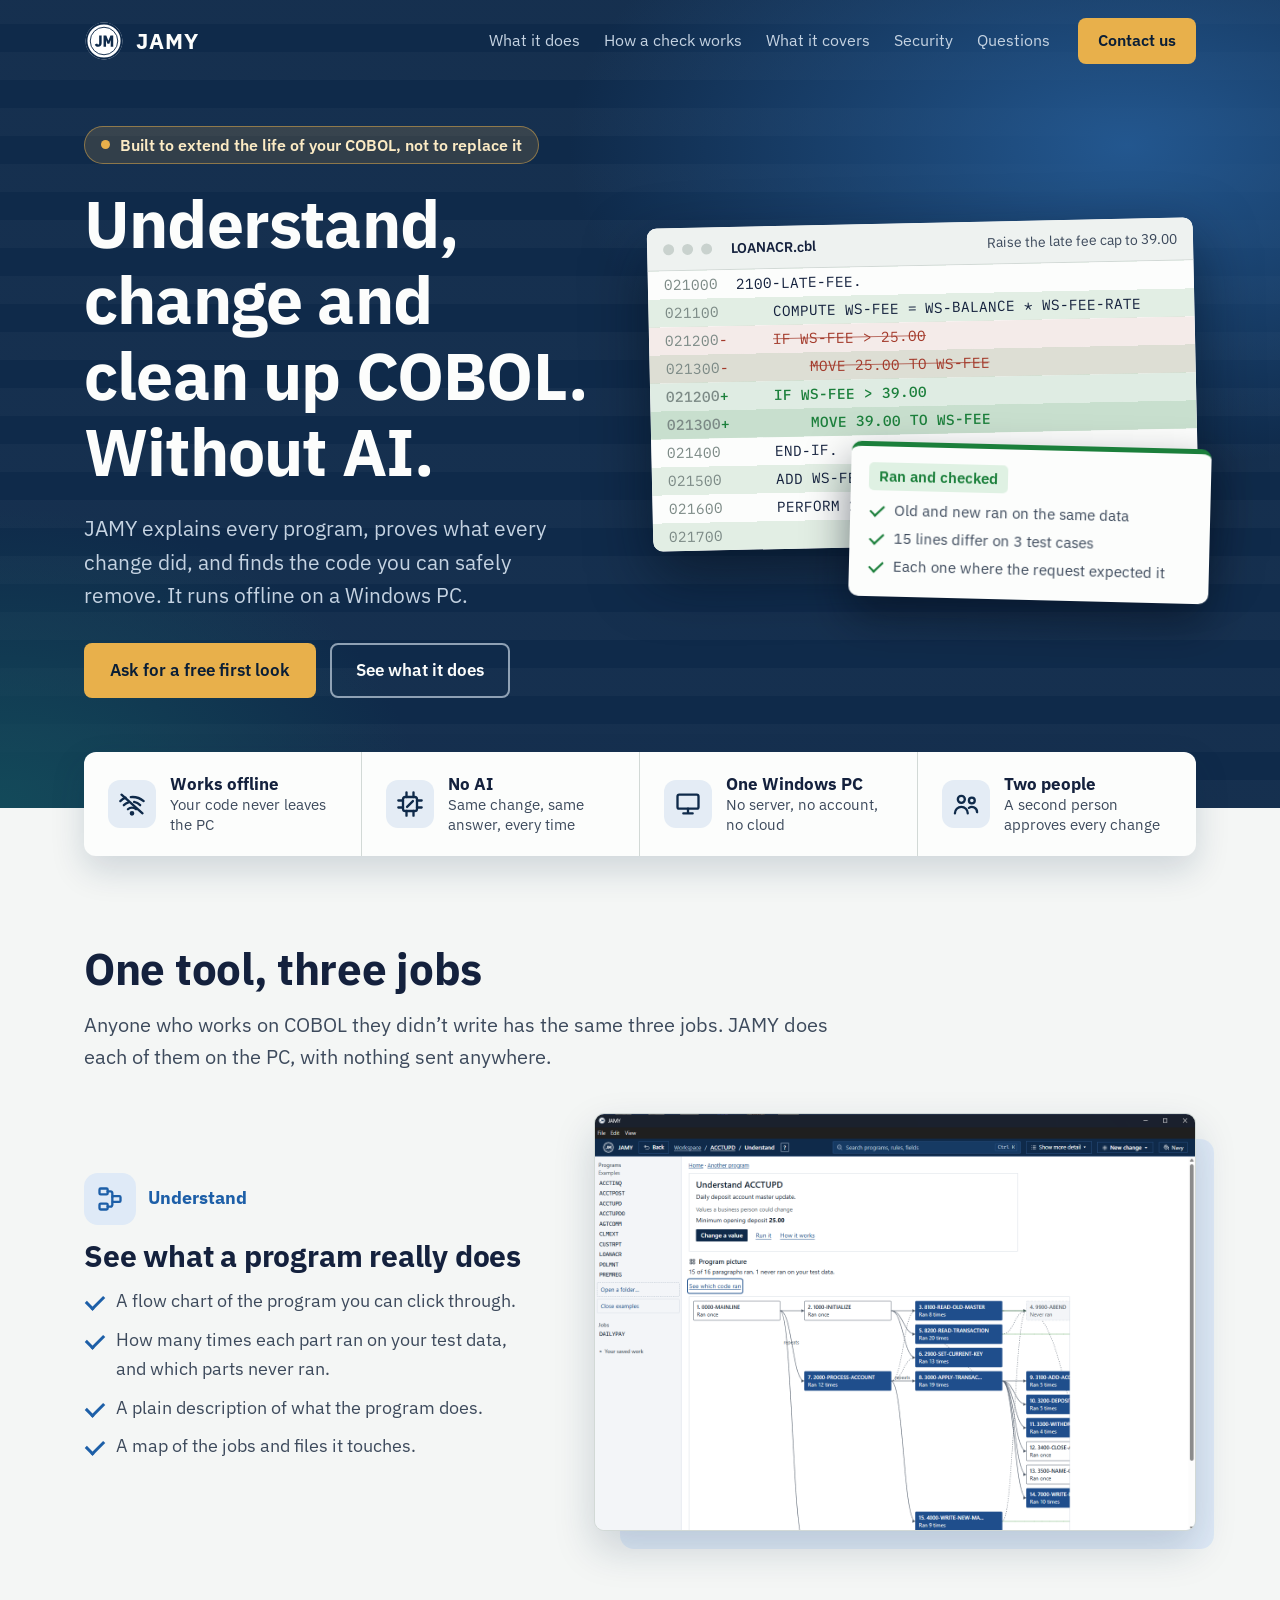
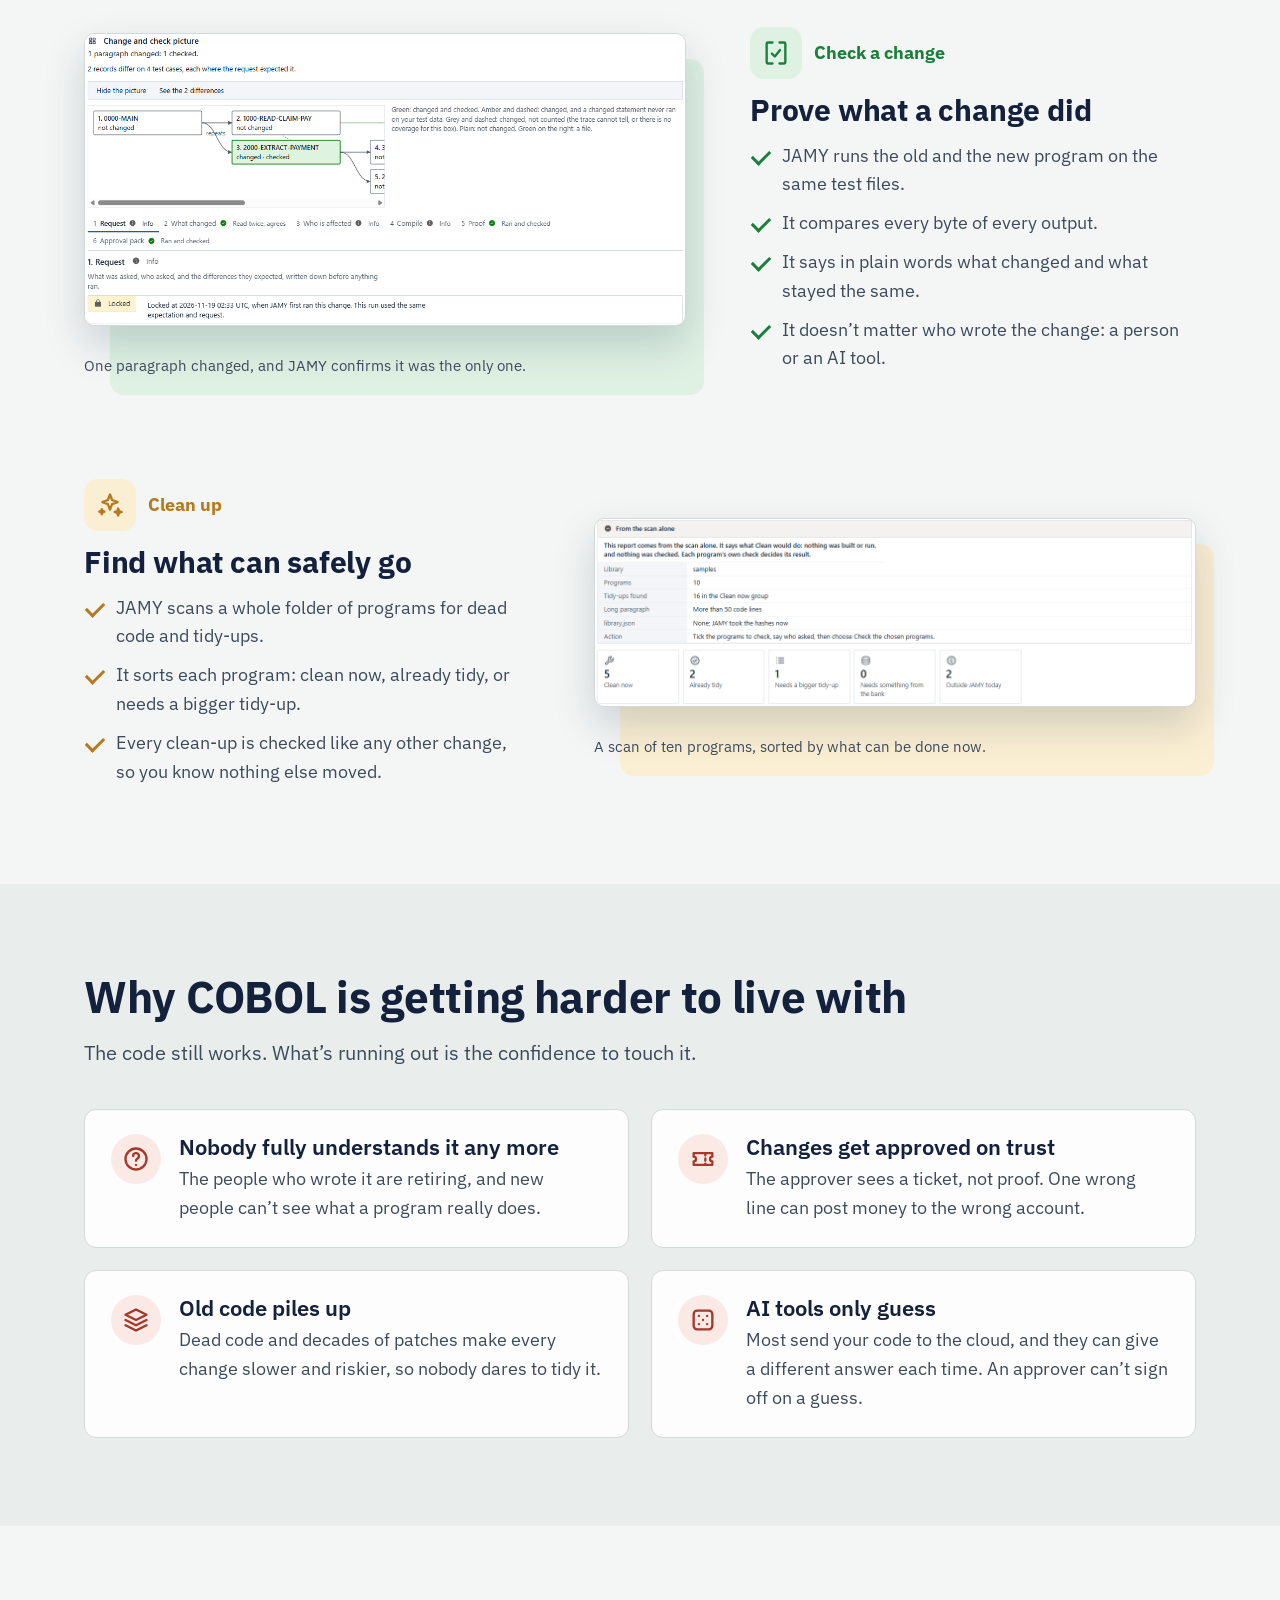
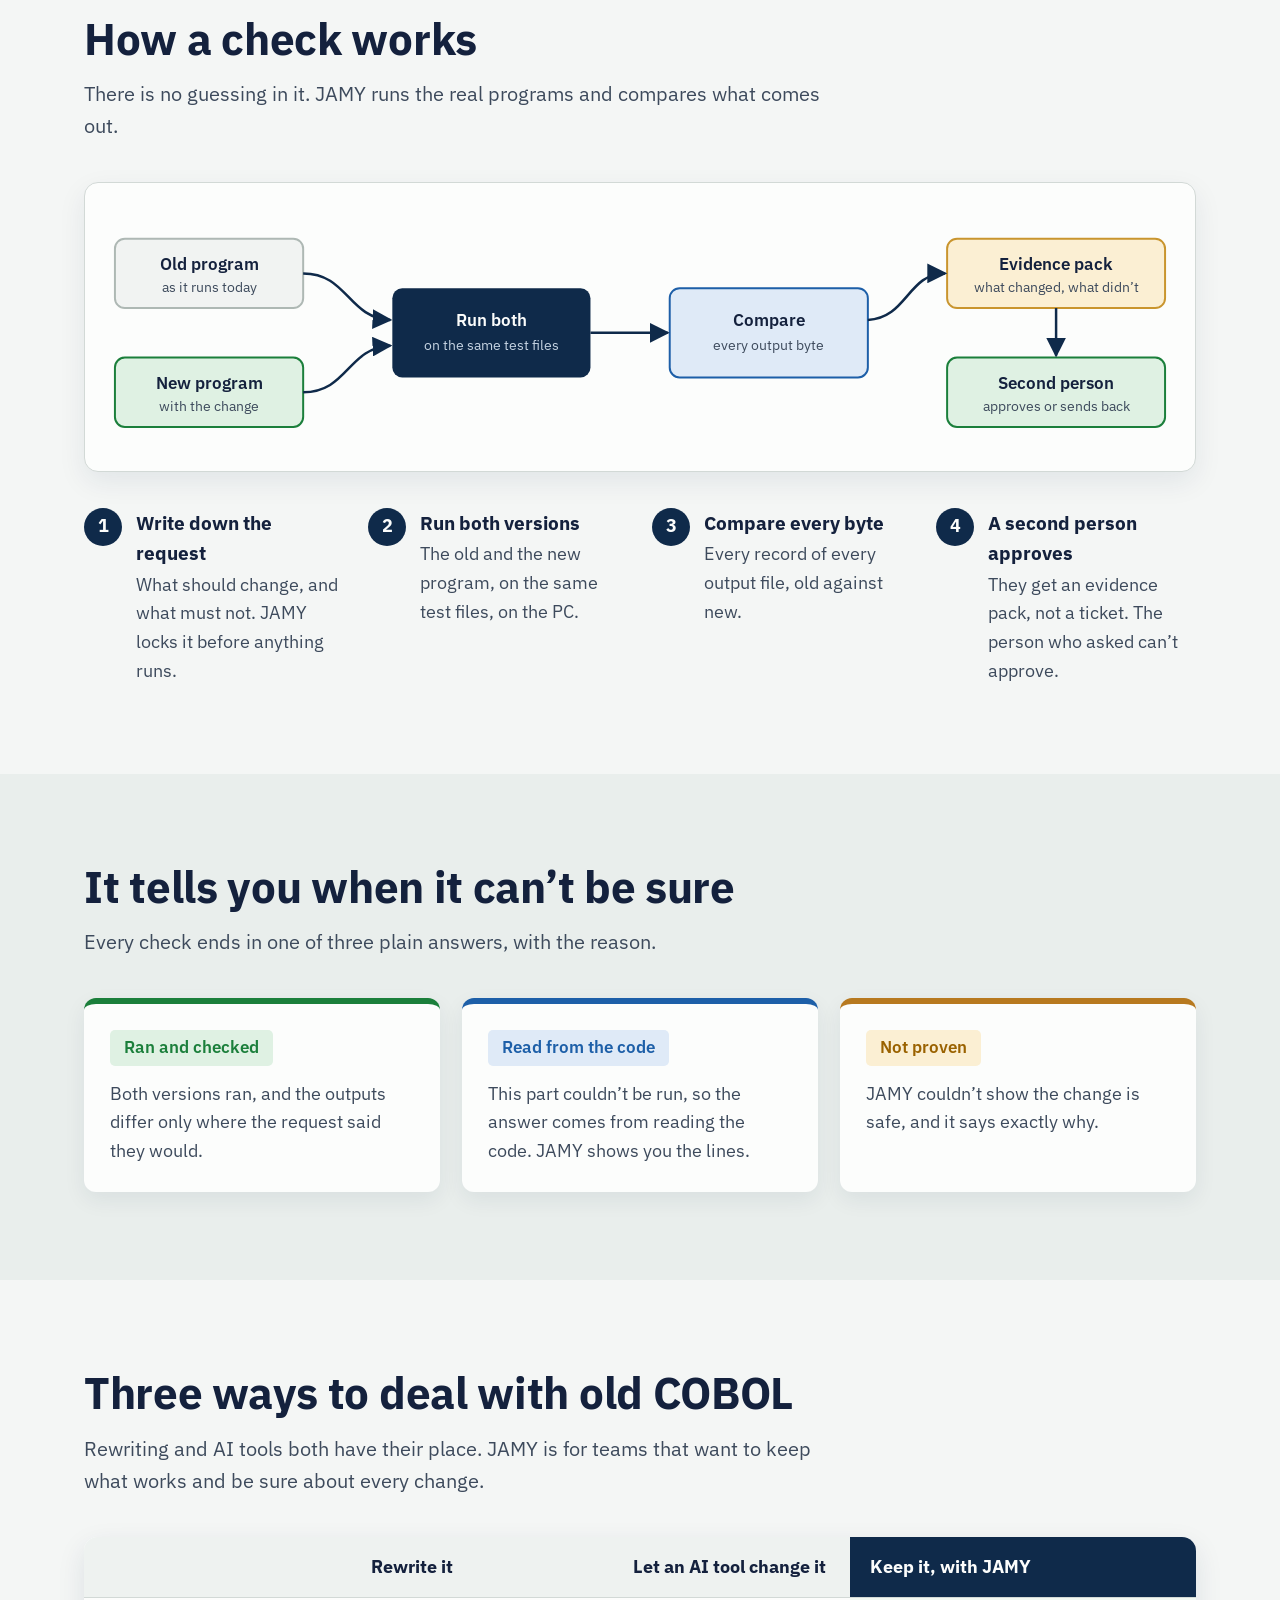
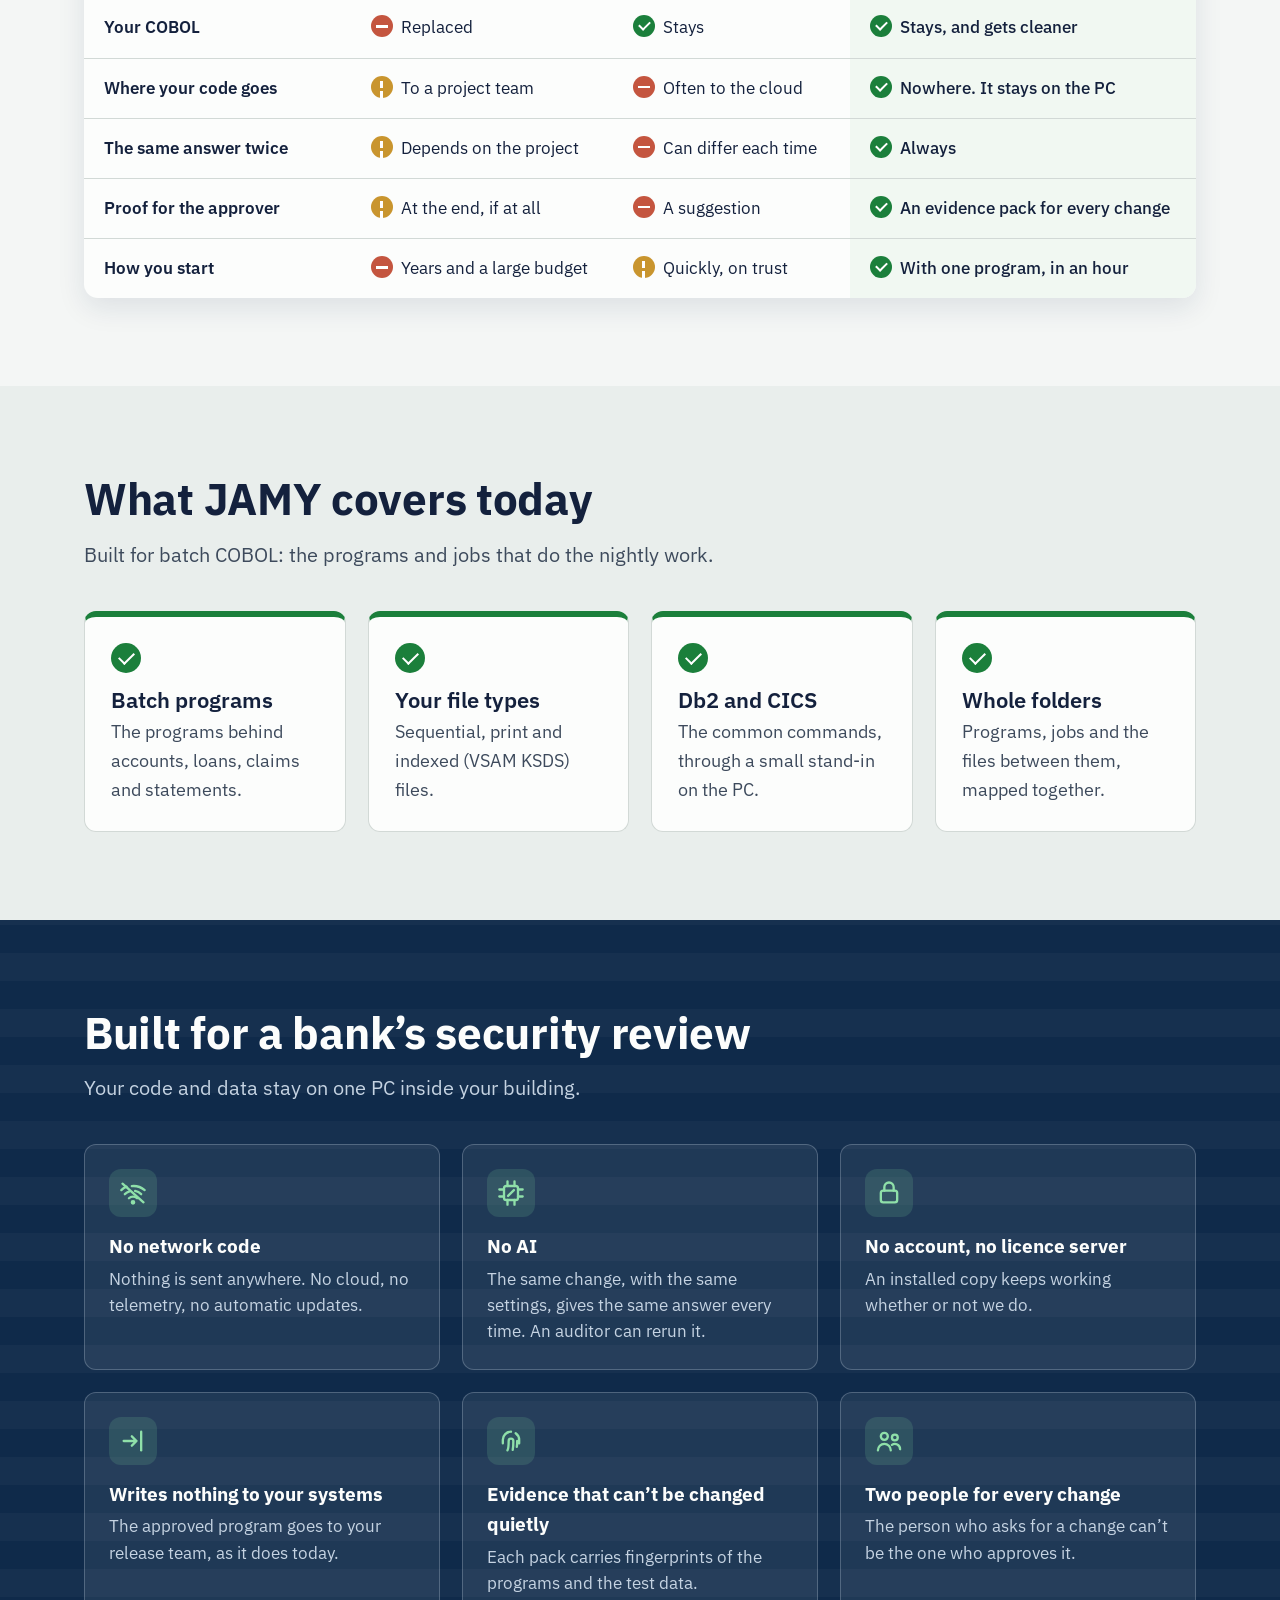
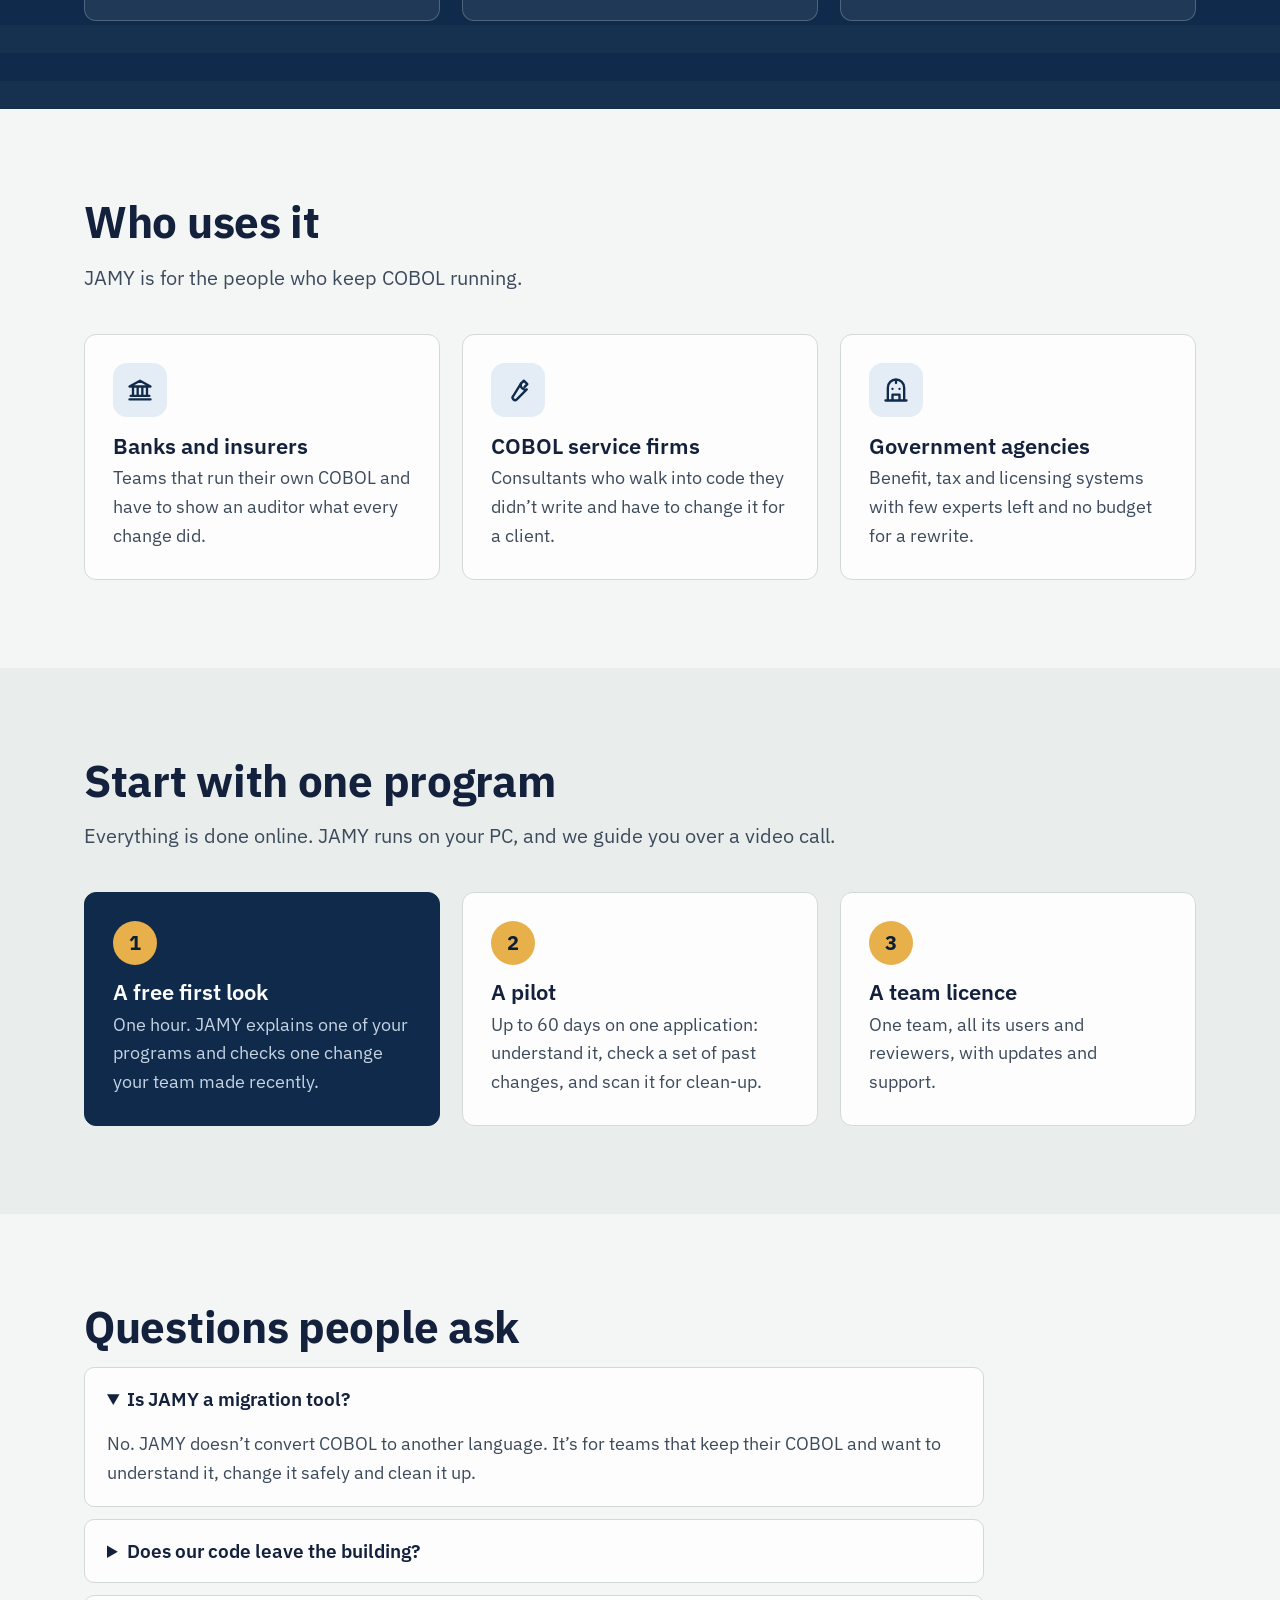
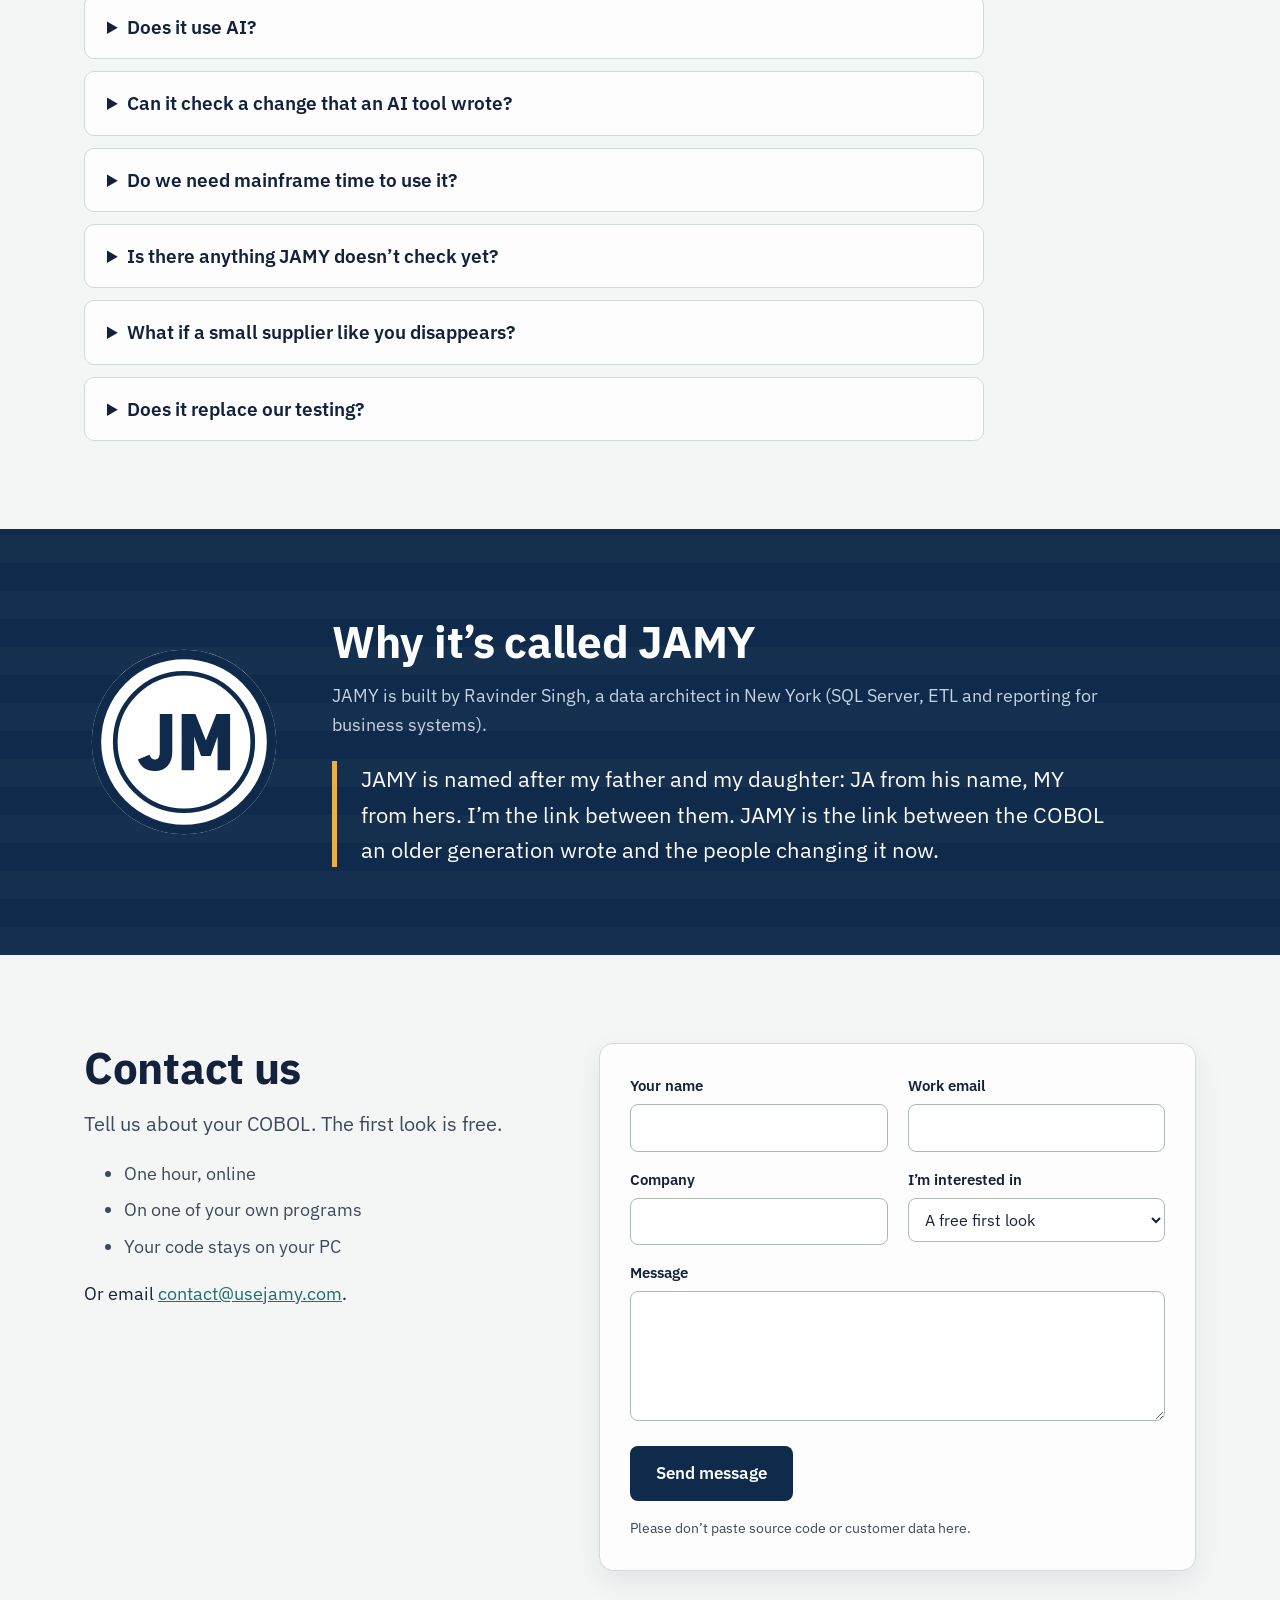
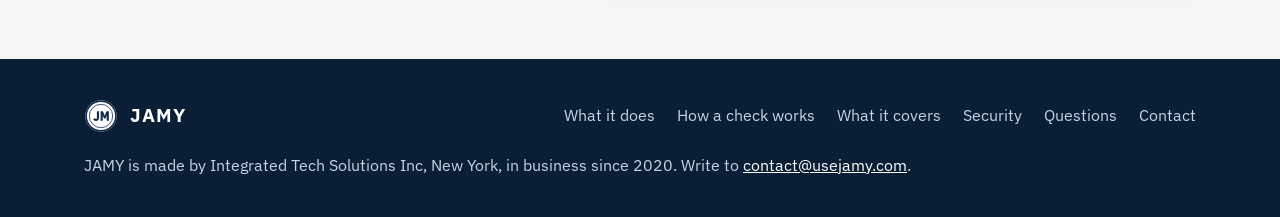
==== commit 20261d09: "Coverage: lead with what it does; limits in Questions" ====
--- a/index.html
+++ b/index.html
@@ -188,6 +188,11 @@
 .box.n { border-top: 6px solid #C9952E; }
 .aside { margin-top: 26px; background: var(--blue-bg); border-radius: 12px; padding: 18px 22px; color: var(--ink); }
 
+.covers { display: grid; grid-template-columns: repeat(4, 1fr); gap: 22px; }
+.covers .card { background: var(--white); border-radius: 12px; padding: 26px; border: 1px solid var(--line); border-top: 6px solid var(--ok); }
+.covers .yes { margin: 0 0 14px; width: 30px; height: 30px; display: block; }
+.covers .yes::after { left: 8px; top: 9px; width: 13px; height: 7px; }
+.covers p { margin: 0; color: var(--body); }
 /* security */
 .safe { display: grid; grid-template-columns: repeat(3, 1fr); gap: 22px; }
 .safe .card { background: rgba(255, 255, 255, .07); border: 1px solid rgba(197, 211, 226, .28); border-radius: 12px; padding: 24px; }
@@ -254,6 +259,7 @@
   .band .it:nth-child(2) { border-right: 0; }
   .band .it:nth-child(-n+2) { border-bottom: 1px solid var(--line); }
   .steps, .verdicts, .safe, .who, .start { grid-template-columns: 1fr; }
+  .covers { grid-template-columns: 1fr 1fr; }
   .diagram { display: none; }
   .nav .links { display: none; }
   .nav .btn { margin-left: auto; }
@@ -269,6 +275,7 @@
 }
 @media (max-width: 560px) {
   .band .in { grid-template-columns: 1fr; }
+  .covers { grid-template-columns: 1fr; }
   .band .it { border-right: 0; border-bottom: 1px solid var(--line); }
   .band .it:last-child { border-bottom: 0; }
   .listing pre { font-size: 12.5px; }
@@ -500,27 +507,13 @@
 <section class="tint" id="covers">
   <div class="wrap">
     <h2>What JAMY covers today</h2>
-    <p class="lede">We’d rather tell you now than have you find out in a pilot.</p>
-    <div class="cols">
-      <div class="box y">
-        <h3><span class="yes"></span>It checks</h3>
-        <ul>
-          <li>Batch programs</li>
-          <li>Sequential, print and indexed (VSAM KSDS) files</li>
-          <li>The common Db2 and CICS commands, through a small stand-in</li>
-          <li>Whole folders: programs, jobs and the files between them</li>
-        </ul>
-      </div>
-      <div class="box n">
-        <h3><span class="mid"></span>It doesn’t check yet</h3>
-        <ul>
-          <li>IMS</li>
-          <li>CICS and Db2 beyond that stand-in</li>
-        </ul>
-        <p class="more">JAMY still explains these programs. Changes to them are tested on your test system, as today. Anything it can’t run, it names with the line.</p>
-      </div>
-    </div>
-    <p class="aside"><b>About the compiler.</b> On the PC, JAMY runs programs with GnuCOBOL, not IBM’s compiler. For the cases that matter, it prepares a folder your team runs on your own test system, then compares that output byte for byte. Your compiler stays the last gate.</p>
+    <p class="lede">Built for batch COBOL: the programs and jobs that do the nightly work.</p>
+    <div class="covers">
+      <div class="card"><span class="yes"></span><h3>Batch programs</h3><p>The programs behind accounts, loans, claims and statements.</p></div>
+      <div class="card"><span class="yes"></span><h3>Your file types</h3><p>Sequential, print and indexed (VSAM KSDS) files.</p></div>
+      <div class="card"><span class="yes"></span><h3>Db2 and CICS</h3><p>The common commands, through a small stand-in on the PC.</p></div>
+      <div class="card"><span class="yes"></span><h3>Whole folders</h3><p>Programs, jobs and the files between them, mapped together.</p></div>
+    </div>
   </div>
 </section>
 
@@ -571,7 +564,8 @@
       <details><summary>Does our code leave the building?</summary><p>No. JAMY has no network code. It runs on one Windows PC, and nothing is sent anywhere.</p></details>
       <details><summary>Does it use AI?</summary><p>No. JAMY reads the code and runs the programs. The same change gives the same answer every time.</p></details>
       <details><summary>Can it check a change that an AI tool wrote?</summary><p>Yes. JAMY doesn’t care who wrote the change. It runs the old and the new version and shows what came out different.</p></details>
-      <details><summary>Do we need mainframe time to use it?</summary><p>Not for everyday checks. They run on the PC. When you want a mainframe match, JAMY prepares a folder your team runs on your own test system and compares the result.</p></details>
+      <details><summary>Do we need mainframe time to use it?</summary><p>Not for everyday checks. They run on the PC with GnuCOBOL, a free COBOL compiler. When you want a mainframe match, JAMY prepares a folder your team runs on your own test system and compares the result byte for byte. Your own compiler stays the last gate.</p></details>
+      <details><summary>Is there anything JAMY doesn’t check yet?</summary><p>Yes. It doesn’t check IMS, or CICS and Db2 beyond the common commands. JAMY still explains those programs, and it always tells you what it couldn’t check and why.</p></details>
       <details><summary>What if a small supplier like you disappears?</summary><p>Nothing in JAMY depends on us. There’s no server and no licence server, and the evidence packs are plain files that open in any browser.</p></details>
       <details><summary>Does it replace our testing?</summary><p>No. It adds proof to it. Your experts stay in charge: they review evidence instead of reading code line by line.</p></details>
     </div>
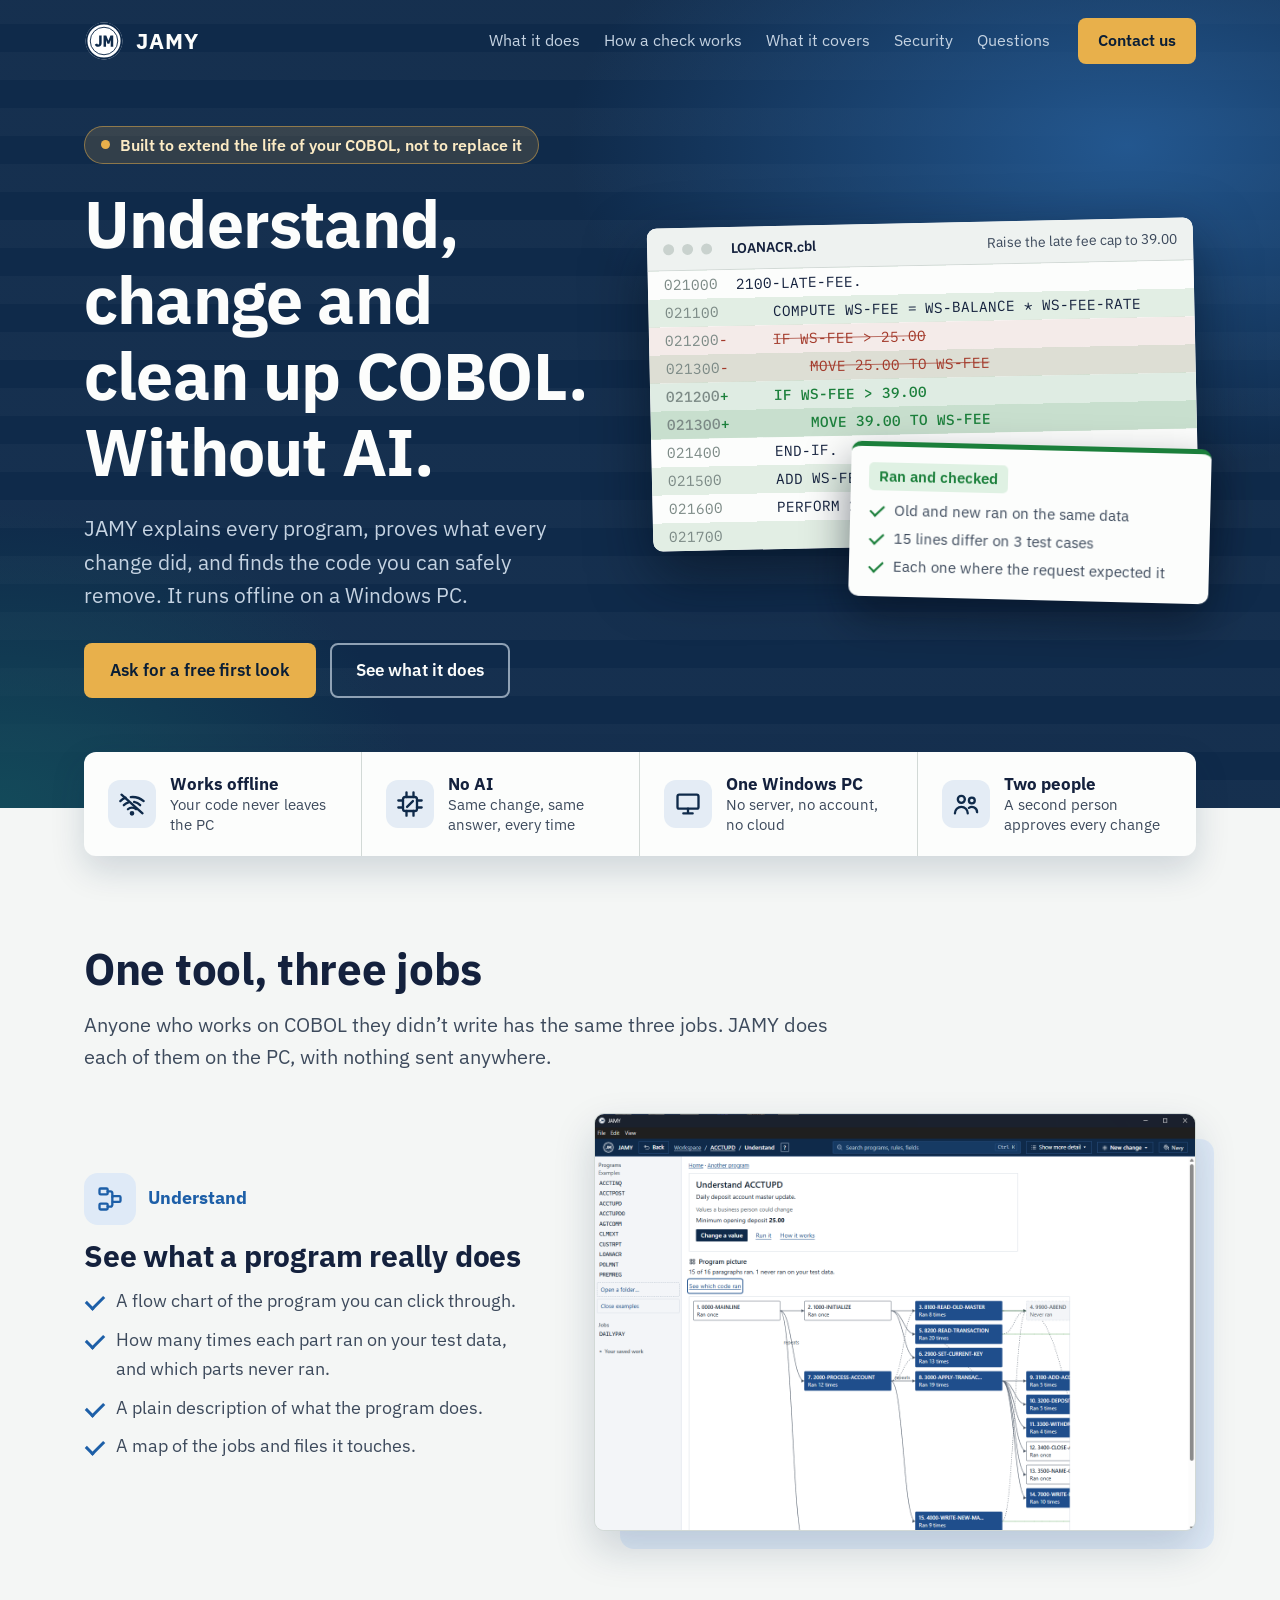
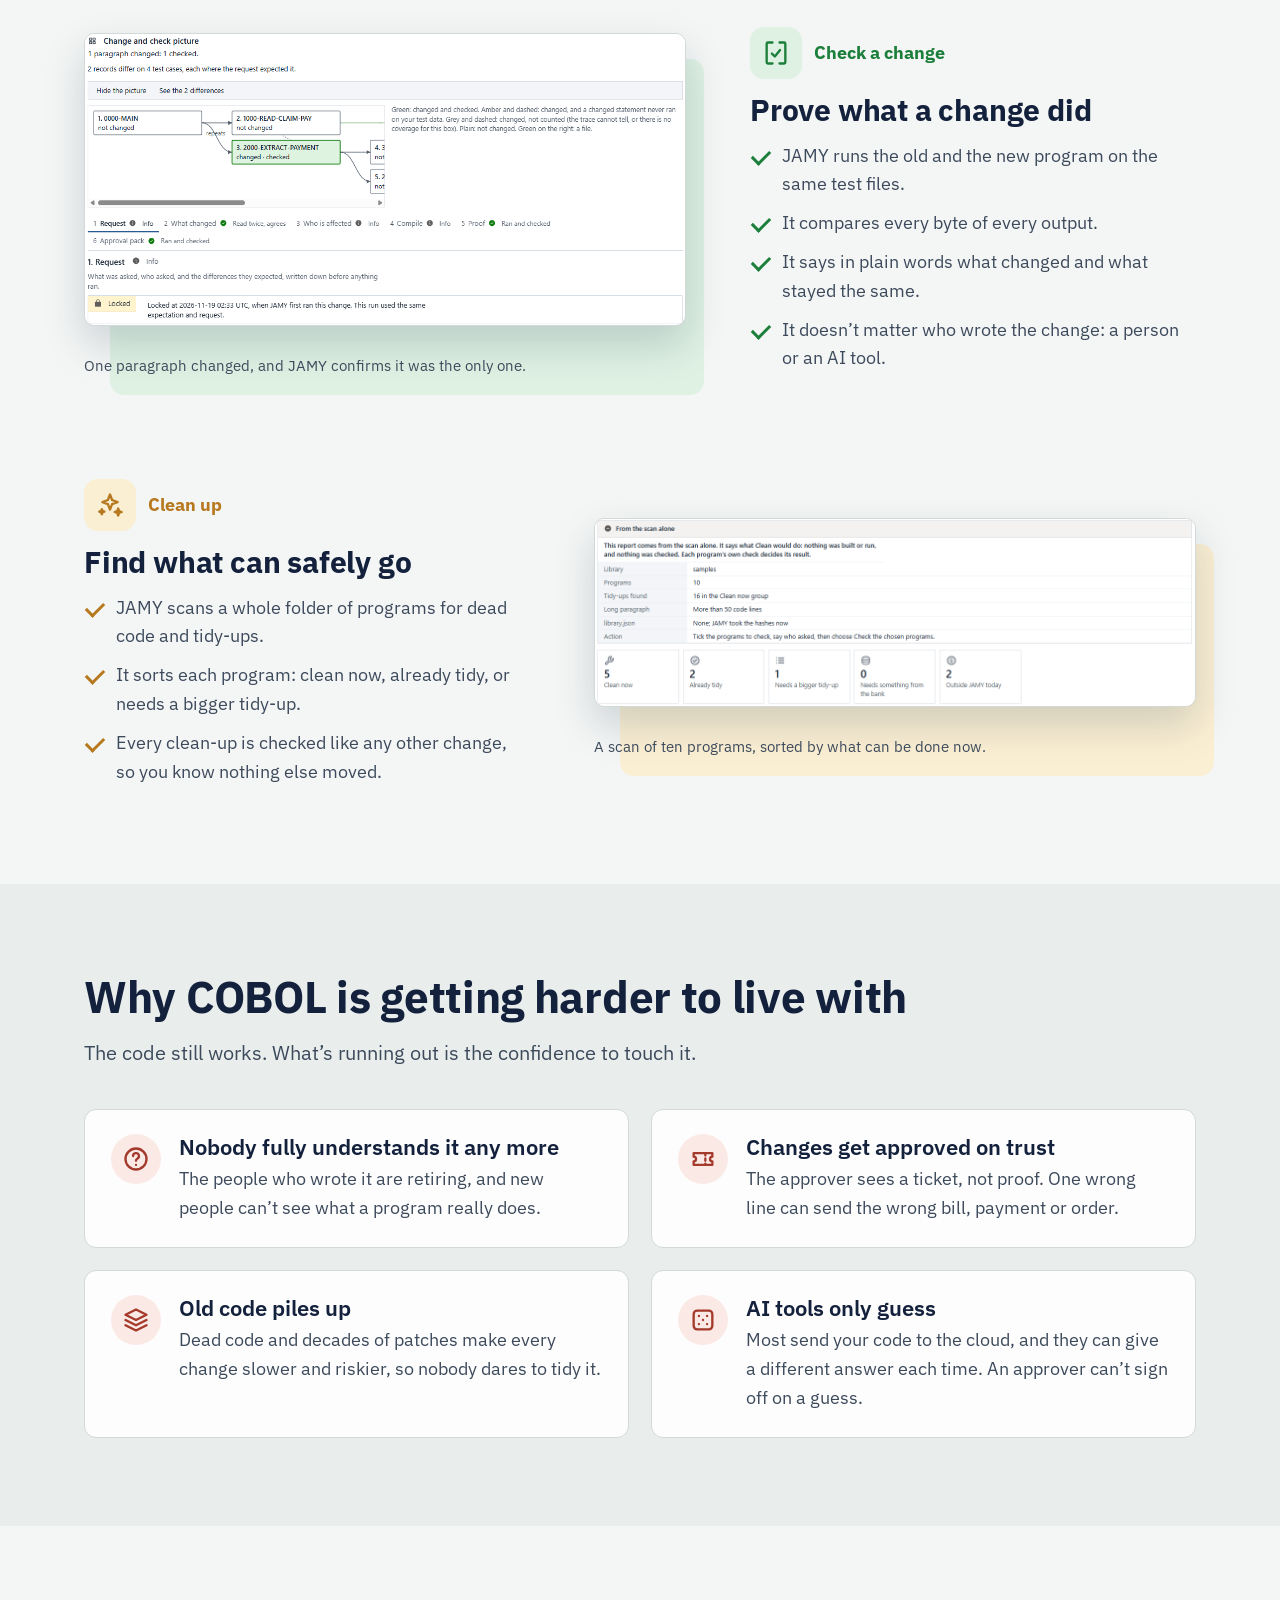
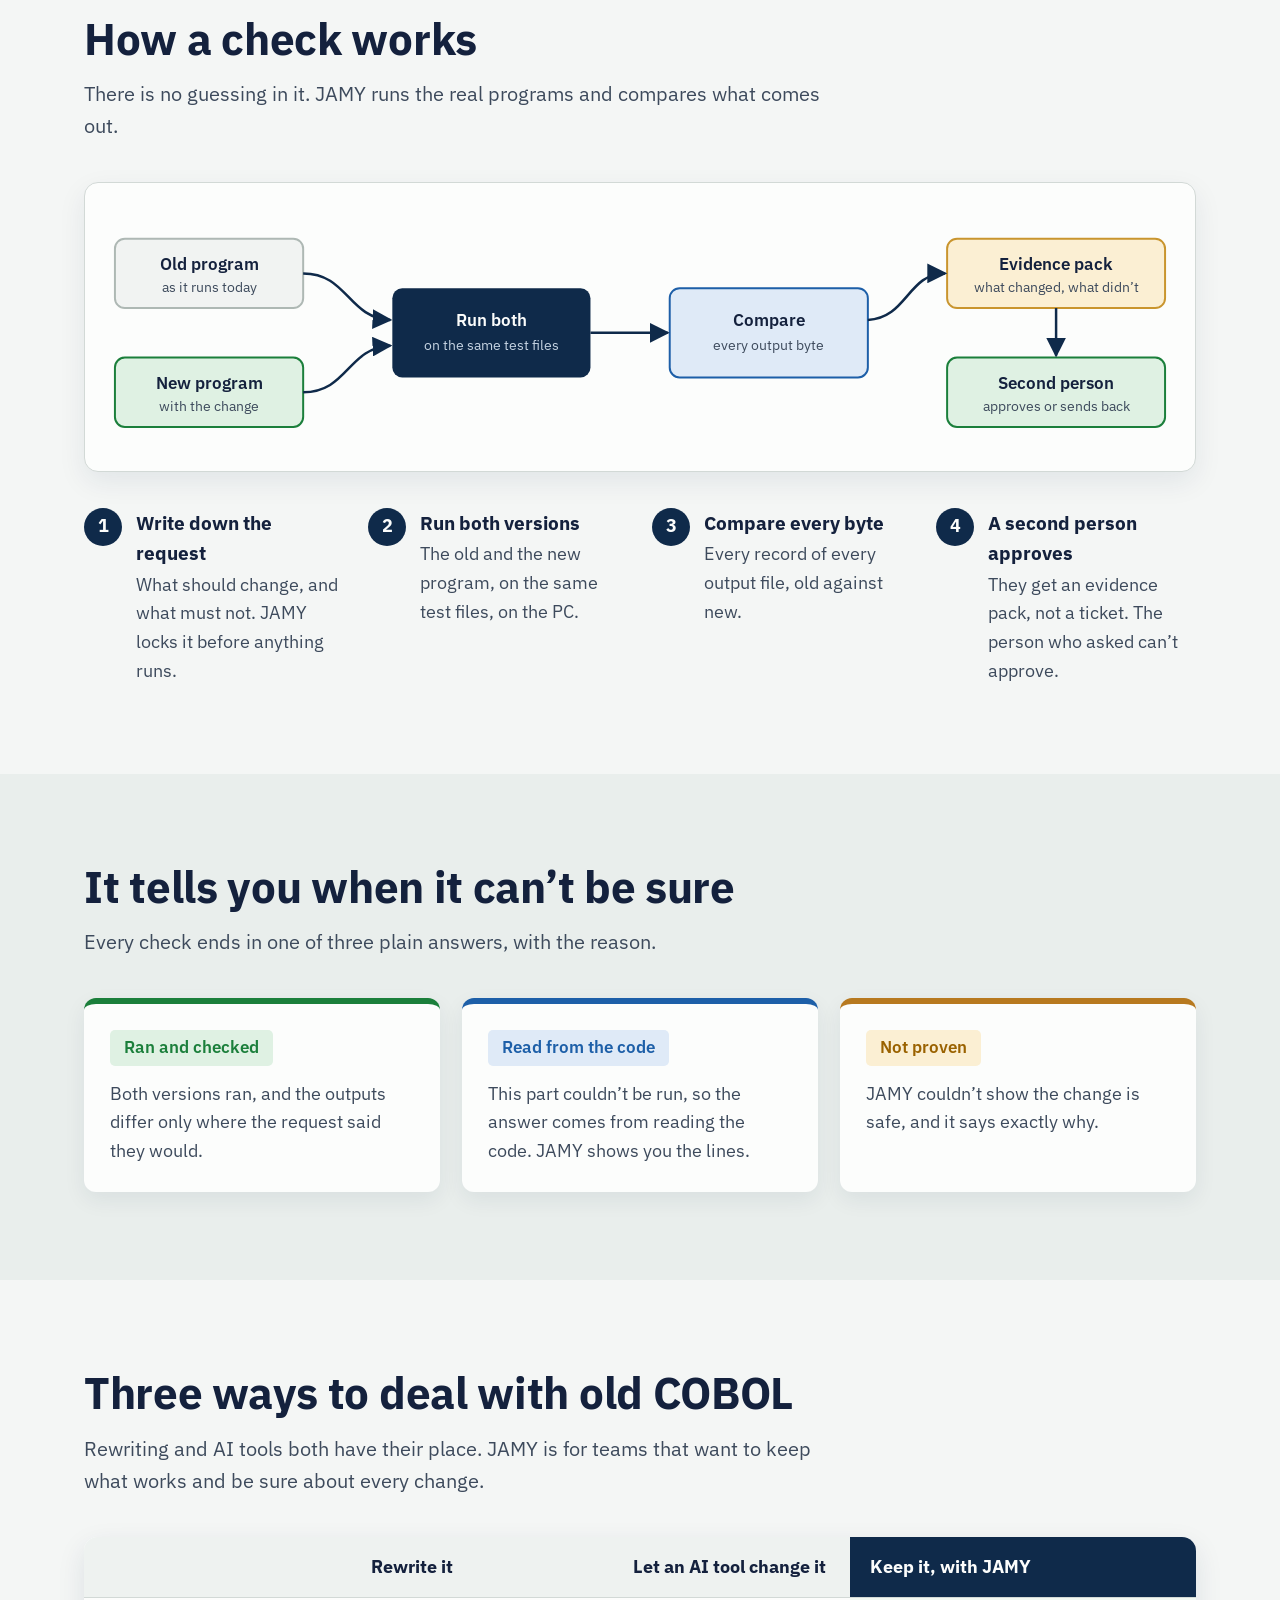
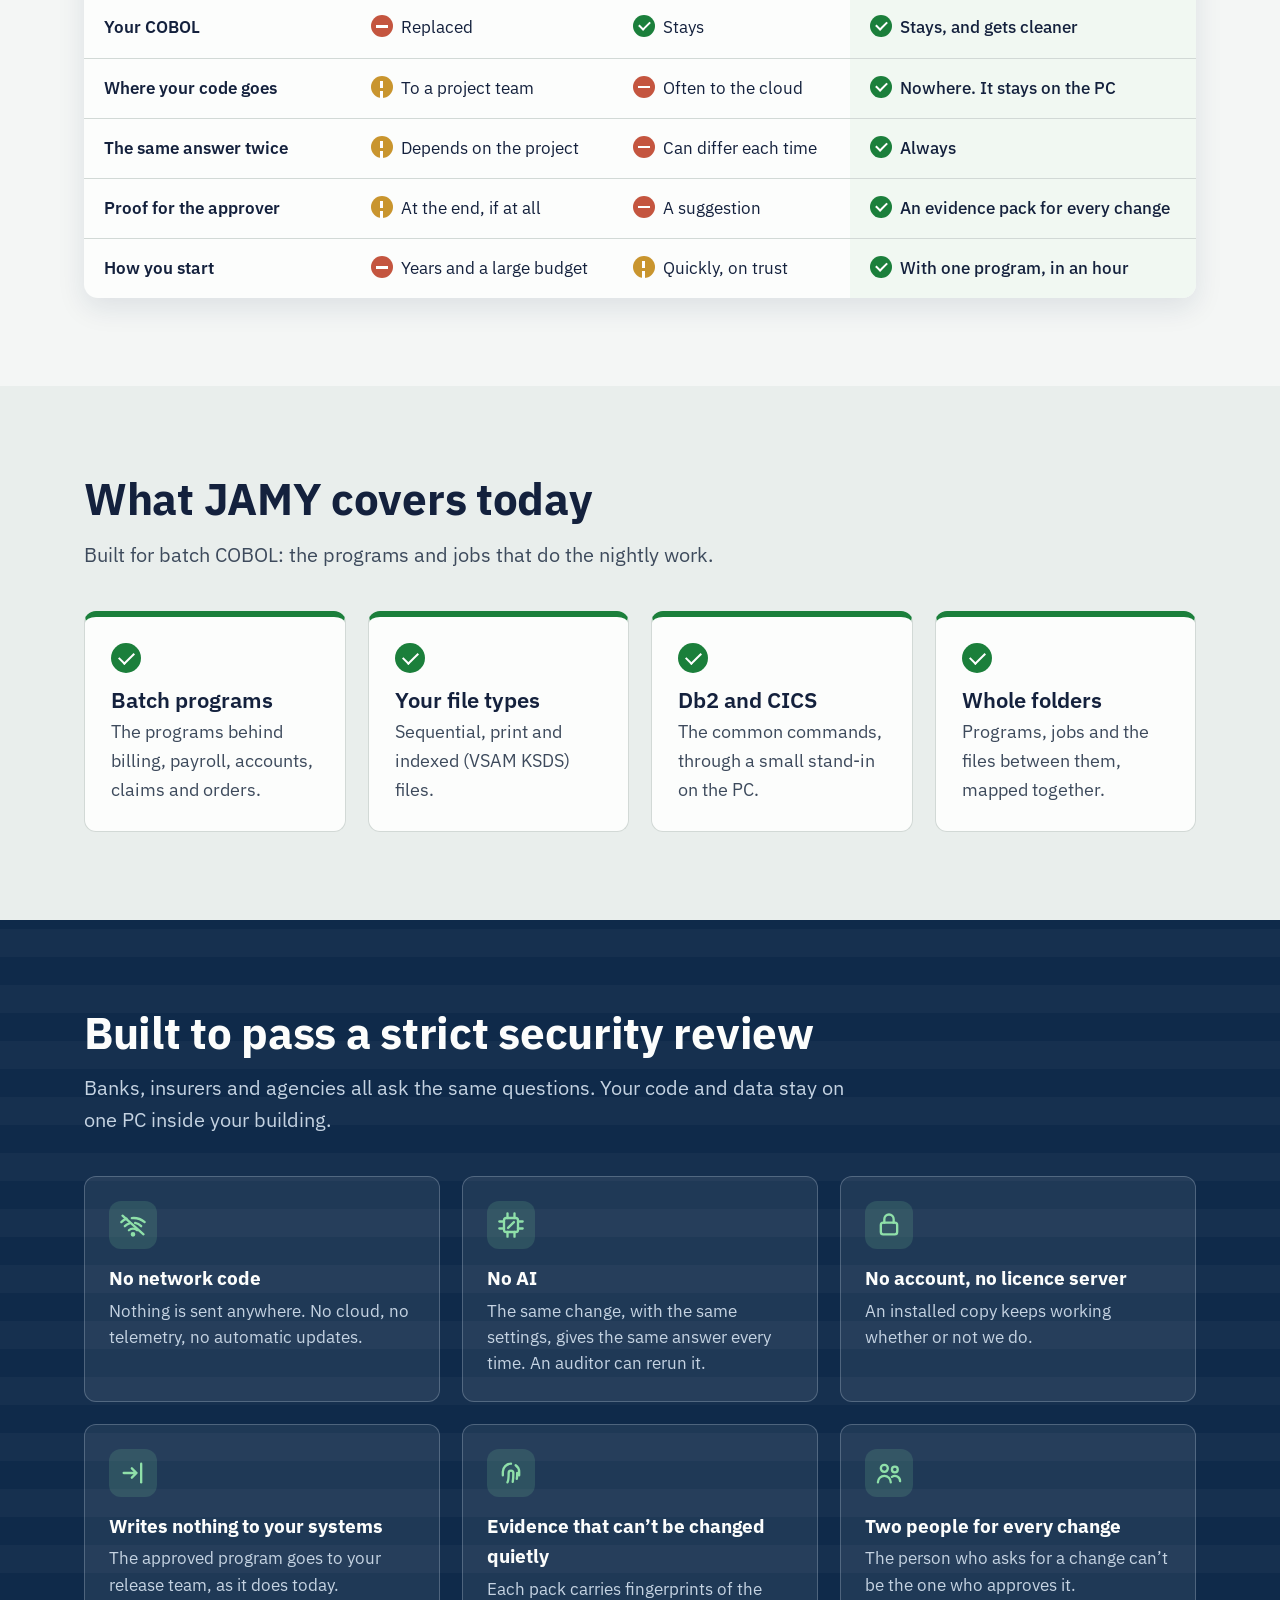
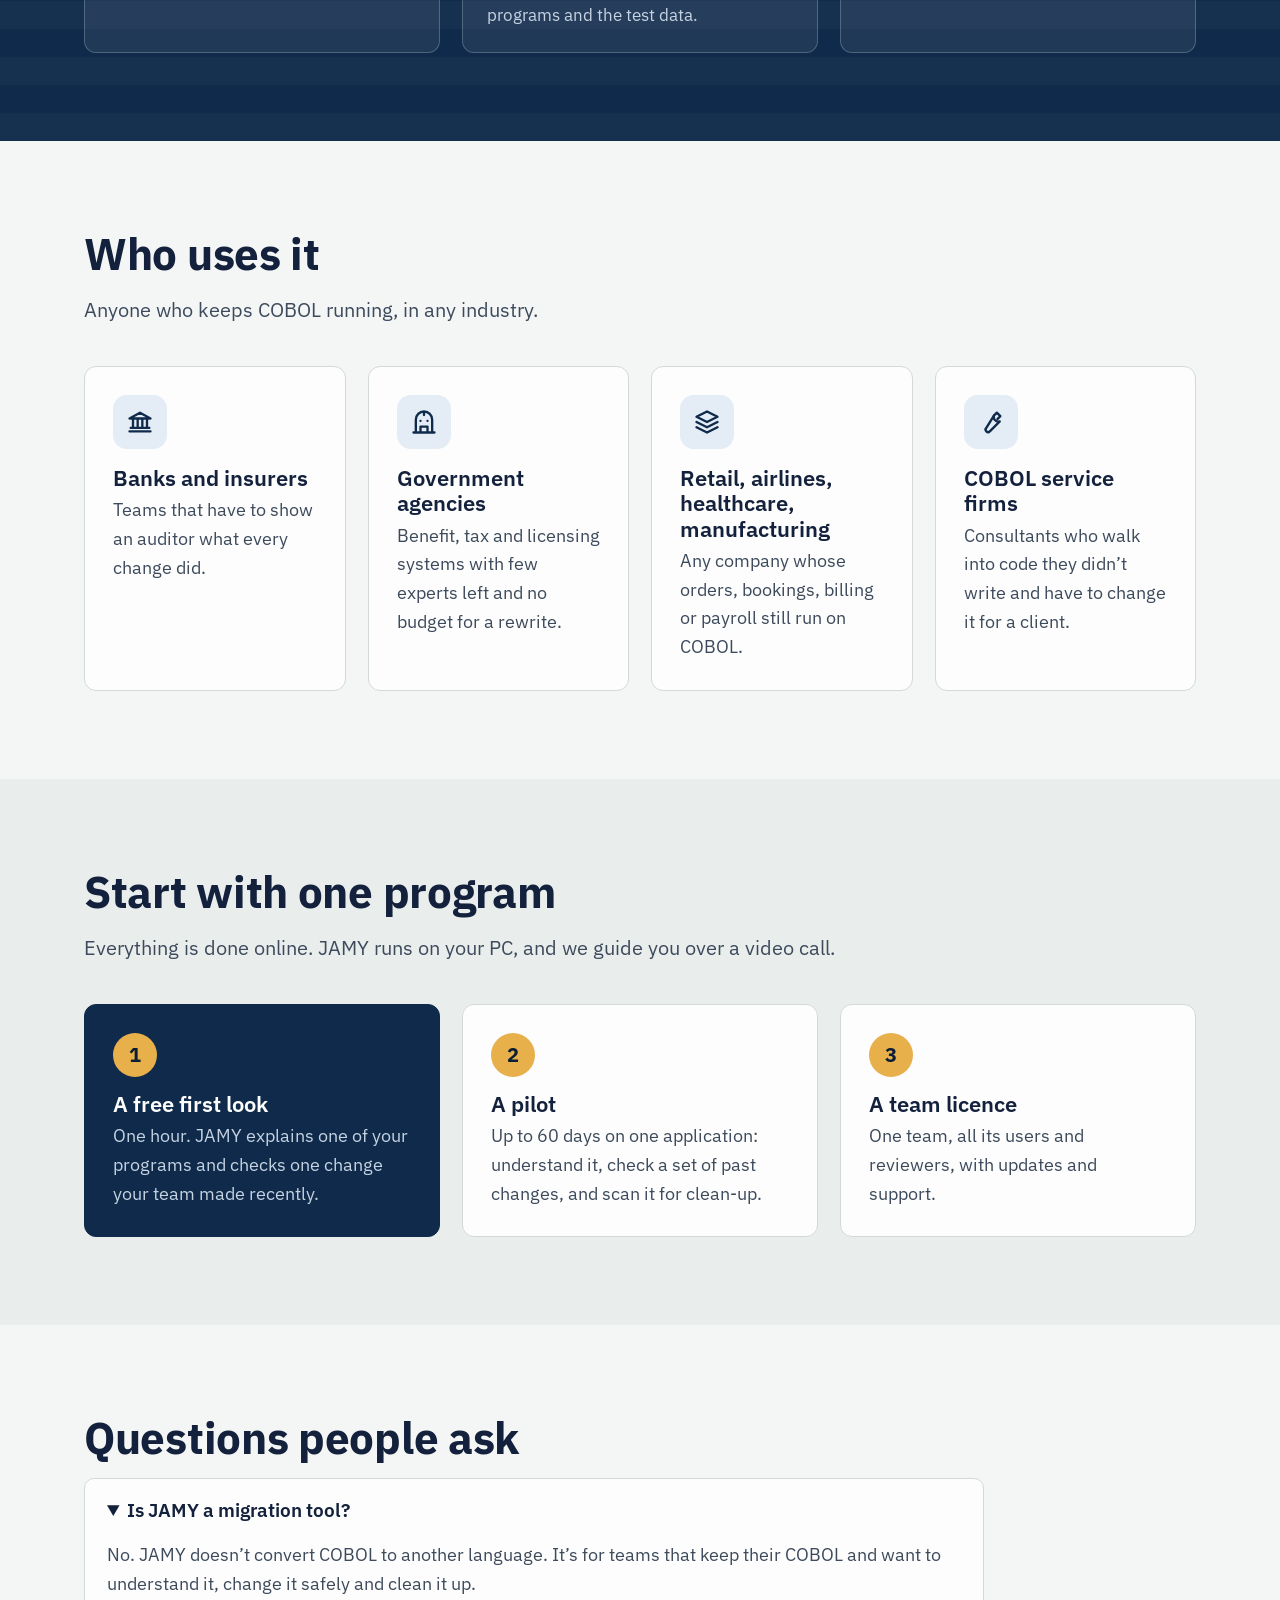
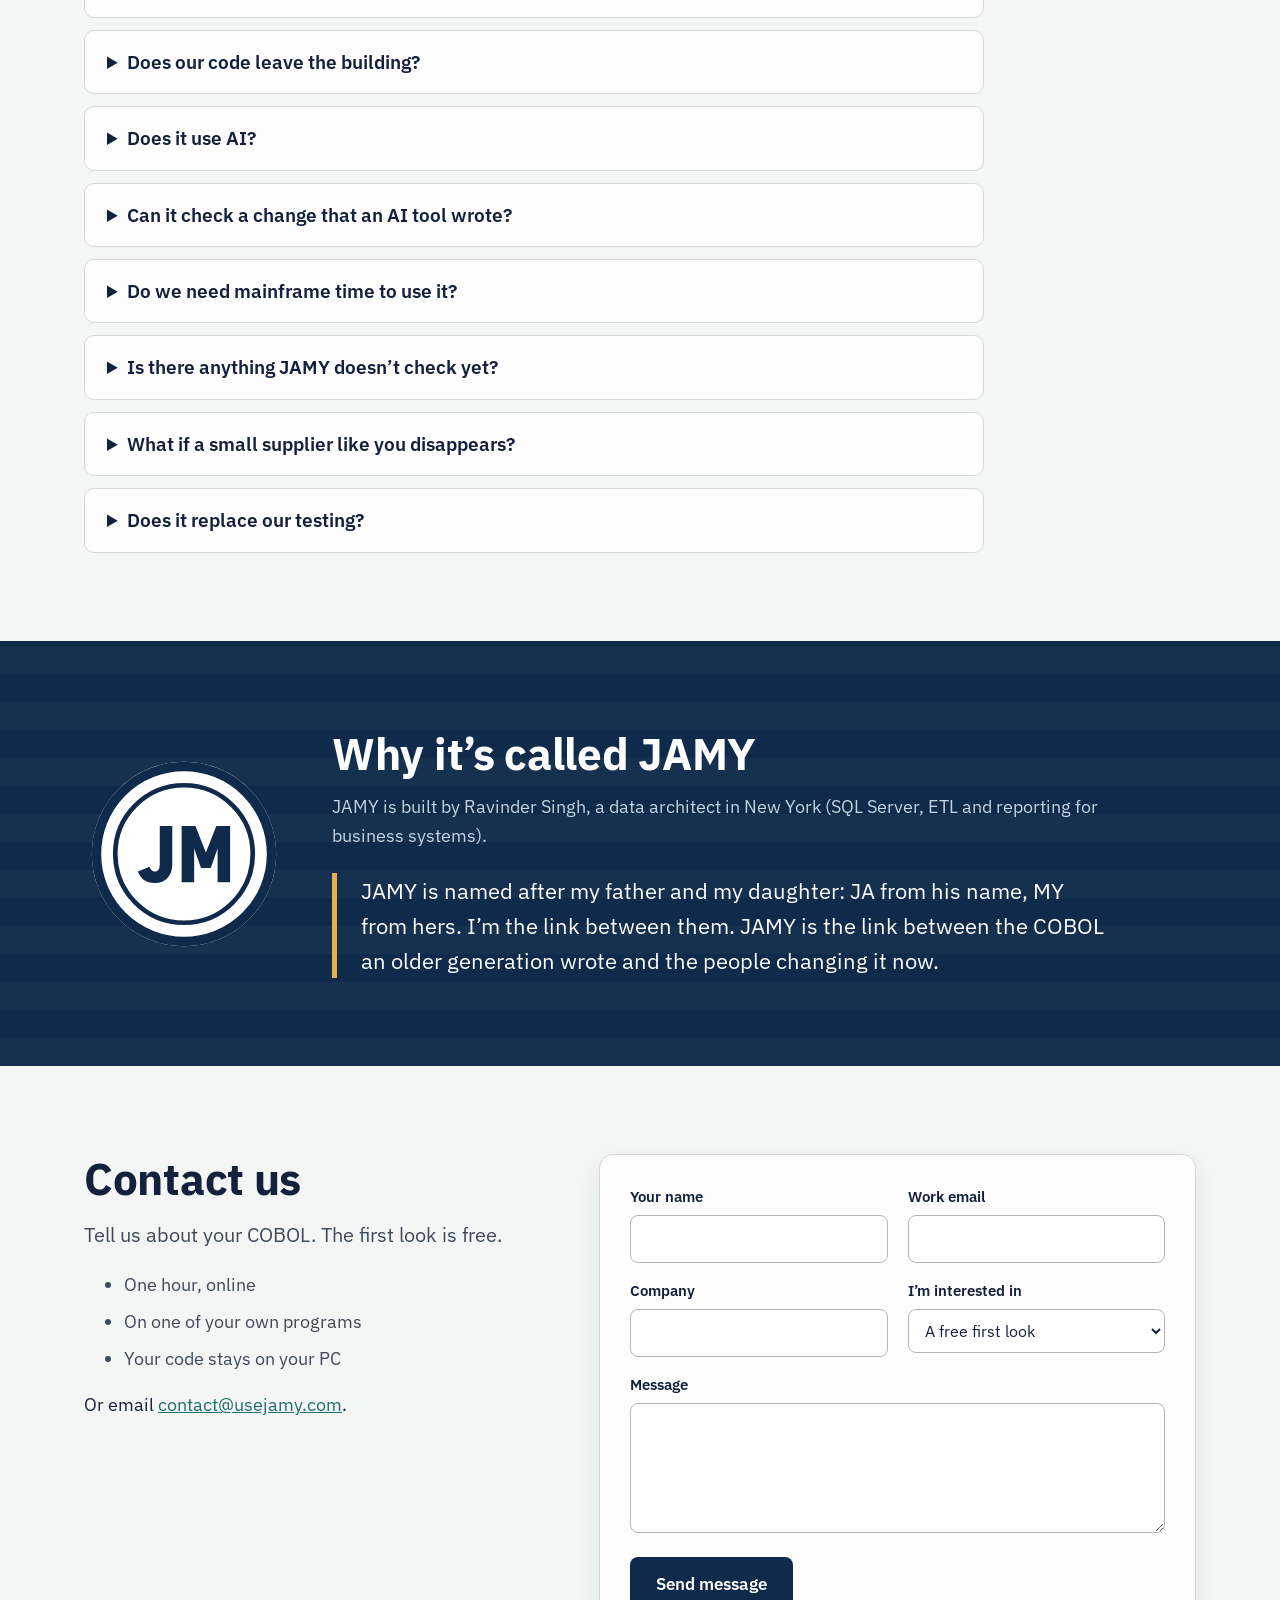
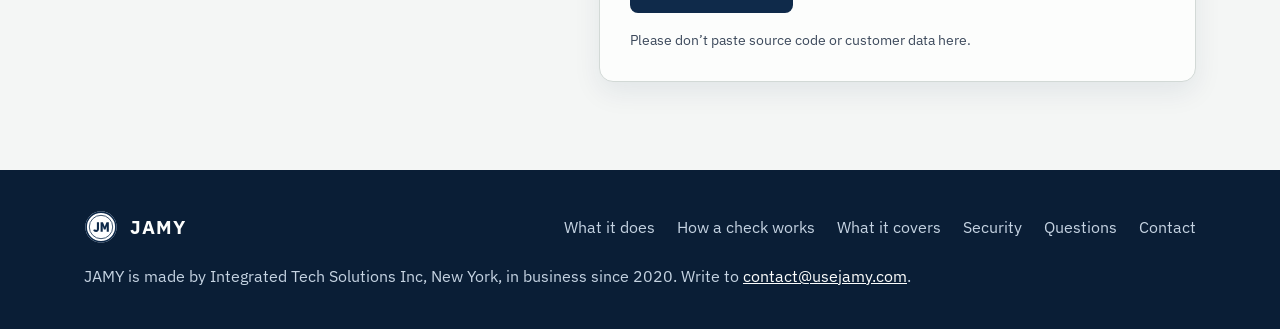
==== commit 784001e2: "General wording: any industry that runs COBOL" ====
--- a/index.html
+++ b/index.html
@@ -4,7 +4,7 @@
 <meta charset="utf-8">
 <meta name="viewport" content="width=device-width, initial-scale=1">
 <title>JAMY: understand, change and clean up COBOL, without AI</title>
-<meta name="description" content="JAMY helps bank teams understand, change and clean up their COBOL without AI: it explains every program, proves what every change did, and finds dead code. Offline, on a Windows PC.">
+<meta name="description" content="JAMY helps teams understand, change and clean up their COBOL without AI: it explains every program, proves what every change did, and finds dead code. Offline, on a Windows PC.">
 <meta property="og:title" content="JAMY: understand, change and clean up COBOL, without AI">
 <meta property="og:description" content="Built to extend the life of your COBOL, not to replace it. Offline, on a Windows PC.">
 <meta property="og:url" content="https://usejamy.com/">
@@ -201,7 +201,7 @@
 .safe p { margin: 0; color: var(--mist); font-size: 16.5px; }
 
 /* who */
-.who { display: grid; grid-template-columns: repeat(3, 1fr); gap: 22px; }
+.who { display: grid; grid-template-columns: repeat(4, 1fr); gap: 22px; }
 .who .card { background: var(--white); border-radius: 12px; padding: 28px; border: 1px solid var(--line); }
 .who .badge { width: 54px; height: 54px; border-radius: 14px; display: grid; place-items: center; background: #E4ECF5; color: var(--navy); margin-bottom: 16px; }
 .who p { color: var(--body); margin: 0; }
@@ -258,8 +258,9 @@
   .band .in { grid-template-columns: 1fr 1fr; }
   .band .it:nth-child(2) { border-right: 0; }
   .band .it:nth-child(-n+2) { border-bottom: 1px solid var(--line); }
-  .steps, .verdicts, .safe, .who, .start { grid-template-columns: 1fr; }
+  .steps, .verdicts, .safe, .start { grid-template-columns: 1fr; }
   .covers { grid-template-columns: 1fr 1fr; }
+  .who { grid-template-columns: 1fr 1fr; }
   .diagram { display: none; }
   .nav .links { display: none; }
   .nav .btn { margin-left: auto; }
@@ -275,7 +276,7 @@
 }
 @media (max-width: 560px) {
   .band .in { grid-template-columns: 1fr; }
-  .covers { grid-template-columns: 1fr; }
+  .covers, .who { grid-template-columns: 1fr; }
   .band .it { border-right: 0; border-bottom: 1px solid var(--line); }
   .band .it:last-child { border-bottom: 0; }
   .listing pre { font-size: 12.5px; }
@@ -422,7 +423,7 @@
     <p class="lede">The code still works. What’s running out is the confidence to touch it.</p>
     <div class="problems">
       <div class="prob"><span class="badge"><svg class="ic"><use href="#i-q"/></svg></span><div><h3>Nobody fully understands it any more</h3><p>The people who wrote it are retiring, and new people can’t see what a program really does.</p></div></div>
-      <div class="prob"><span class="badge"><svg class="ic"><use href="#i-ticket"/></svg></span><div><h3>Changes get approved on trust</h3><p>The approver sees a ticket, not proof. One wrong line can post money to the wrong account.</p></div></div>
+      <div class="prob"><span class="badge"><svg class="ic"><use href="#i-ticket"/></svg></span><div><h3>Changes get approved on trust</h3><p>The approver sees a ticket, not proof. One wrong line can send the wrong bill, payment or order.</p></div></div>
       <div class="prob"><span class="badge"><svg class="ic"><use href="#i-pile"/></svg></span><div><h3>Old code piles up</h3><p>Dead code and decades of patches make every change slower and riskier, so nobody dares to tidy it.</p></div></div>
       <div class="prob"><span class="badge"><svg class="ic"><use href="#i-dice"/></svg></span><div><h3>AI tools only guess</h3><p>Most send your code to the cloud, and they can give a different answer each time. An approver can’t sign off on a guess.</p></div></div>
     </div>
@@ -509,7 +510,7 @@
     <h2>What JAMY covers today</h2>
     <p class="lede">Built for batch COBOL: the programs and jobs that do the nightly work.</p>
     <div class="covers">
-      <div class="card"><span class="yes"></span><h3>Batch programs</h3><p>The programs behind accounts, loans, claims and statements.</p></div>
+      <div class="card"><span class="yes"></span><h3>Batch programs</h3><p>The programs behind billing, payroll, accounts, claims and orders.</p></div>
       <div class="card"><span class="yes"></span><h3>Your file types</h3><p>Sequential, print and indexed (VSAM KSDS) files.</p></div>
       <div class="card"><span class="yes"></span><h3>Db2 and CICS</h3><p>The common commands, through a small stand-in on the PC.</p></div>
       <div class="card"><span class="yes"></span><h3>Whole folders</h3><p>Programs, jobs and the files between them, mapped together.</p></div>
@@ -519,8 +520,8 @@
 
 <section class="dark" id="safe">
   <div class="wrap">
-    <h2>Built for a bank’s security review</h2>
-    <p class="lede">Your code and data stay on one PC inside your building.</p>
+    <h2>Built to pass a strict security review</h2>
+    <p class="lede">Banks, insurers and agencies all ask the same questions. Your code and data stay on one PC inside your building.</p>
     <div class="safe">
       <div class="card"><span class="badge"><svg class="ic"><use href="#i-offline"/></svg></span><b>No network code</b><p>Nothing is sent anywhere. No cloud, no telemetry, no automatic updates.</p></div>
       <div class="card"><span class="badge"><svg class="ic"><use href="#i-noai"/></svg></span><b>No AI</b><p>The same change, with the same settings, gives the same answer every time. An auditor can rerun it.</p></div>
@@ -535,11 +536,12 @@
 <section>
   <div class="wrap">
     <h2>Who uses it</h2>
-    <p class="lede">JAMY is for the people who keep COBOL running.</p>
+    <p class="lede">Anyone who keeps COBOL running, in any industry.</p>
     <div class="who">
-      <div class="card"><span class="badge"><svg class="ic"><use href="#i-bank"/></svg></span><h3>Banks and insurers</h3><p>Teams that run their own COBOL and have to show an auditor what every change did.</p></div>
+      <div class="card"><span class="badge"><svg class="ic"><use href="#i-bank"/></svg></span><h3>Banks and insurers</h3><p>Teams that have to show an auditor what every change did.</p></div>
+      <div class="card"><span class="badge"><svg class="ic"><use href="#i-gov"/></svg></span><h3>Government agencies</h3><p>Benefit, tax and licensing systems with few experts left and no budget for a rewrite.</p></div>
+      <div class="card"><span class="badge"><svg class="ic"><use href="#i-pile"/></svg></span><h3>Retail, airlines, healthcare, manufacturing</h3><p>Any company whose orders, bookings, billing or payroll still run on COBOL.</p></div>
       <div class="card"><span class="badge"><svg class="ic"><use href="#i-tool"/></svg></span><h3>COBOL service firms</h3><p>Consultants who walk into code they didn’t write and have to change it for a client.</p></div>
-      <div class="card"><span class="badge"><svg class="ic"><use href="#i-gov"/></svg></span><h3>Government agencies</h3><p>Benefit, tax and licensing systems with few experts left and no budget for a rewrite.</p></div>
     </div>
   </div>
 </section>
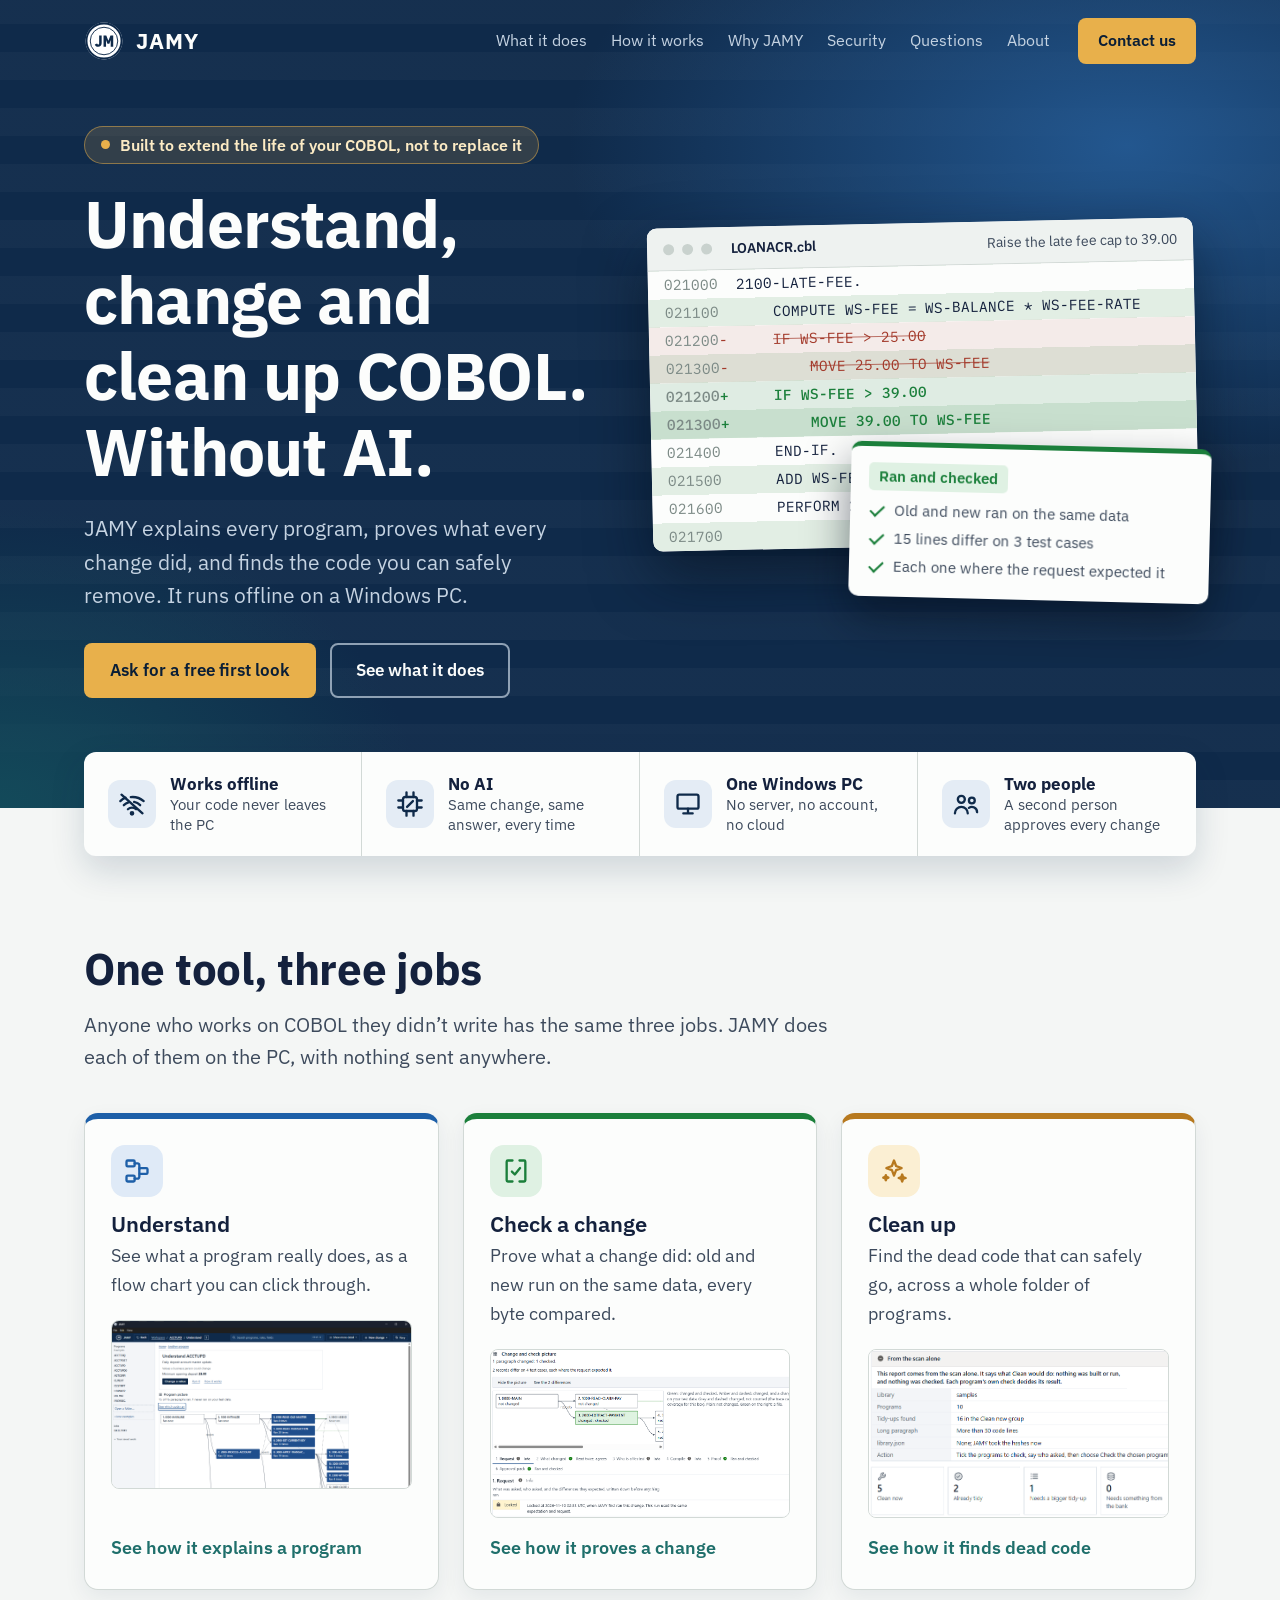
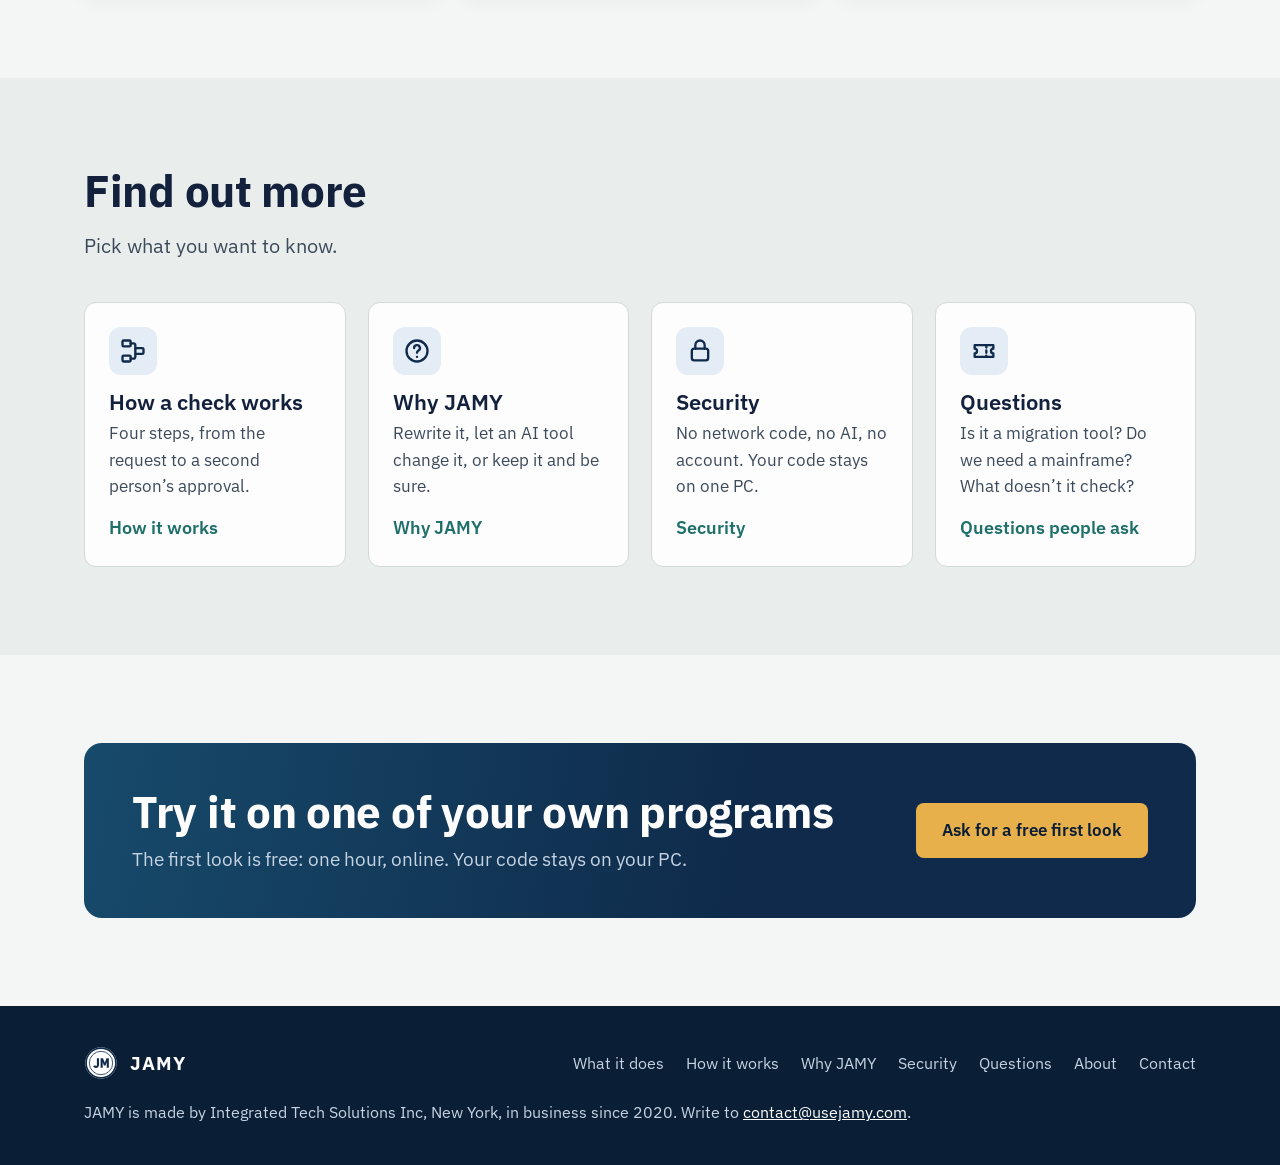
==== commit fa887d7d: "Split the site into pages with a menu" ====
--- a/index.html
+++ b/index.html
@@ -13,277 +13,7 @@
 <link rel="preconnect" href="https://fonts.googleapis.com">
 <link rel="preconnect" href="https://fonts.gstatic.com" crossorigin>
 <link rel="stylesheet" href="https://fonts.googleapis.com/css2?family=IBM+Plex+Mono:wght@400;500&family=IBM+Plex+Sans:wght@400;500;600;700&display=swap">
-<style>
-:root {
-  --navy: #0F2A4A;
-  --navy-d: #0A1E36;
-  --ink: #14213D;
-  --body: #3D4A5C;
-  --paper: #F4F6F5;
-  --white: #FCFDFC;
-  --bar: #E2EEE4;
-  --line: #D2D9D6;
-  --teal: #1F6F6B;
-  --mist: #C5D3E2;
-  --blue: #1D5FA8;
-  --blue-bg: #DFEAF7;
-  --ok: #1B7F3B;
-  --ok-bg: #DFF1E3;
-  --amber: #E8B04B;
-  --warn: #9A6200;
-  --warn-bg: #FBEFD3;
-  --del: #A33A2B;
-}
-* { box-sizing: border-box; }
-html { -webkit-text-size-adjust: 100%; scroll-behavior: smooth; }
-body { margin: 0; font-family: 'IBM Plex Sans', Arial, sans-serif; color: var(--ink); background: var(--paper); font-size: 18px; line-height: 1.6; }
-img, svg { max-width: 100%; display: block; }
-img { height: auto; }
-a { color: var(--teal); }
-a:focus-visible, button:focus-visible, summary:focus-visible, input:focus-visible, select:focus-visible, textarea:focus-visible { outline: 3px solid var(--amber); outline-offset: 2px; }
-.wrap { max-width: 1160px; margin: 0 auto; padding: 0 24px; }
-h1, h2, h3 { line-height: 1.15; margin: 0; }
-h2 { font-size: clamp(30px, 3.8vw, 44px); font-weight: 700; margin-bottom: 14px; letter-spacing: -0.3px; }
-h3 { font-size: 22px; font-weight: 600; margin-bottom: 6px; }
-p { margin: 0 0 14px; }
-.lede { font-size: 20px; color: var(--body); max-width: 760px; margin-bottom: 40px; }
-.ic { width: 28px; height: 28px; fill: none; stroke: currentColor; stroke-width: 2; stroke-linecap: round; stroke-linejoin: round; }
-
-/* header and hero */
-.top { color: var(--white); background:
-  radial-gradient(900px 520px at 88% 18%, #23578F 0%, rgba(35, 87, 143, 0) 62%),
-  radial-gradient(700px 500px at 0% 100%, #134a5a 0%, rgba(19, 74, 90, 0) 60%),
-  repeating-linear-gradient(0deg, rgba(255, 255, 255, .028) 0 28px, rgba(255, 255, 255, 0) 28px 56px),
-  var(--navy); }
-.nav { display: flex; align-items: center; gap: 28px; padding: 18px 0; }
-.brand { display: flex; align-items: center; gap: 12px; color: var(--white); text-decoration: none; font-weight: 700; font-size: 22px; letter-spacing: 1px; }
-.brand img { width: 40px; height: 40px; }
-.nav .links { display: flex; gap: 24px; margin-left: auto; }
-.nav .links a { color: var(--mist); text-decoration: none; font-size: 16px; }
-.nav .links a:hover { color: var(--white); text-decoration: underline; }
-.btn { display: inline-block; font: inherit; font-weight: 600; font-size: 17px; text-decoration: none; border-radius: 8px; padding: 12px 24px; border: 2px solid transparent; cursor: pointer; }
-.btn.gold { background: var(--amber); color: var(--navy-d); }
-.btn.gold:hover { background: #F2C063; }
-.btn.light { background: var(--white); color: var(--navy); }
-.btn.ghost { border-color: rgba(197, 211, 226, .7); color: var(--white); }
-.btn.dark { background: var(--navy); color: var(--white); }
-.nav .btn { padding: 8px 18px; font-size: 16px; }
-
-.hero { display: grid; grid-template-columns: 1fr 1.08fr; gap: 60px; align-items: center; padding: 44px 0 110px; }
-.pill { display: inline-flex; align-items: center; gap: 10px; font-size: 15.5px; font-weight: 600; color: #FCEBC4; background: rgba(232, 176, 75, .16); border: 1px solid rgba(232, 176, 75, .5); border-radius: 999px; padding: 6px 16px; margin-bottom: 22px; }
-.pill i { width: 9px; height: 9px; border-radius: 50%; background: var(--amber); }
-.hero h1 { font-size: clamp(40px, 5.6vw, 66px); font-weight: 700; letter-spacing: -0.8px; margin-bottom: 22px; }
-.hero .sub { font-size: 21px; color: var(--mist); margin-bottom: 30px; max-width: 540px; }
-.hero .actions { display: flex; flex-wrap: wrap; gap: 14px; }
-
-.stage { position: relative; padding: 0 0 54px 0; }
-.listing { background: var(--white); color: var(--ink); border-radius: 10px; overflow: hidden; box-shadow: 0 24px 60px rgba(3, 12, 26, .55); transform: rotate(-1.2deg); }
-.listing .head { display: flex; align-items: center; gap: 8px; padding: 10px 16px; font-size: 14px; color: var(--body); border-bottom: 1px solid var(--line); background: #EEF2F0; }
-.listing .head b { margin-right: auto; font-weight: 600; color: var(--ink); }
-.dot { width: 11px; height: 11px; border-radius: 50%; background: #C9D2CE; }
-.listing pre { margin: 0; font-family: 'IBM Plex Mono', Consolas, monospace; font-size: 14.5px; line-height: 28px; overflow-x: auto; background: repeating-linear-gradient(var(--white) 0 28px, var(--bar) 28px 56px); }
-.listing pre .ln { display: block; padding: 0 16px; white-space: pre; }
-.listing .seq { color: #7C8A86; }
-.listing .old { color: var(--del); background: rgba(163, 58, 43, .09); }
-.listing .old .t { text-decoration: line-through; text-decoration-color: rgba(163, 58, 43, .7); }
-.listing .new { color: var(--ok); font-weight: 500; background: rgba(27, 127, 59, .13); }
-.proof { position: absolute; right: -14px; bottom: 0; width: min(360px, 88%); background: var(--white); color: var(--ink); border-radius: 10px; padding: 16px 18px 14px; box-shadow: 0 20px 44px rgba(3, 12, 26, .5); border-top: 5px solid var(--ok); transform: rotate(1.4deg); }
-.proof .t { display: flex; align-items: center; gap: 10px; font-weight: 700; font-size: 17px; margin-bottom: 8px; }
-.proof ul { list-style: none; margin: 0; padding: 0; font-size: 15px; color: var(--body); }
-.proof li { padding-left: 26px; position: relative; margin-bottom: 4px; }
-.proof li::before { content: ""; position: absolute; left: 2px; top: 7px; width: 12px; height: 6px; border-left: 2.5px solid var(--ok); border-bottom: 2.5px solid var(--ok); transform: rotate(-45deg); }
-.chip { display: inline-block; font-weight: 600; font-size: 15px; border-radius: 5px; padding: 2px 10px; }
-.chip.ok { color: var(--ok); background: var(--ok-bg); }
-.chip.read { color: var(--blue); background: var(--blue-bg); }
-.chip.warn { color: var(--warn); background: var(--warn-bg); }
-
-@media (prefers-reduced-motion: no-preference) {
-  .listing .new { animation: mark 900ms ease-out 500ms both; }
-  .proof { animation: stamp 500ms cubic-bezier(.2, .9, .3, 1.2) 1300ms both; }
-  @keyframes mark { from { background: rgba(27, 127, 59, 0); color: var(--ink); } }
-  @keyframes stamp { from { opacity: 0; transform: rotate(1.4deg) translateY(18px) scale(.96); } }
-}
-
-/* trust band */
-.band { margin-top: -56px; position: relative; z-index: 2; }
-.band .in { background: var(--white); border-radius: 12px; box-shadow: 0 14px 34px rgba(15, 42, 74, .16); display: grid; grid-template-columns: repeat(4, 1fr); }
-.band .it { display: flex; gap: 14px; align-items: center; padding: 22px 24px; border-right: 1px solid var(--line); }
-.band .it:last-child { border-right: 0; }
-.band .badge { flex: none; width: 48px; height: 48px; border-radius: 12px; display: grid; place-items: center; color: var(--navy); background: #E4ECF5; }
-.band b { display: block; font-size: 17px; line-height: 1.25; }
-.band span { font-size: 14.5px; color: var(--body); line-height: 1.35; display: block; }
-
-section { padding: 88px 0; }
-section.tint { background: #E9EEEC; }
-section.dark { color: var(--white); background:
-  repeating-linear-gradient(0deg, rgba(255, 255, 255, .028) 0 28px, rgba(255, 255, 255, 0) 28px 56px), var(--navy); }
-section.dark h2 { color: var(--white); }
-section.dark .lede { color: var(--mist); }
-
-/* feature rows */
-.feat { display: grid; grid-template-columns: 1fr 1.35fr; gap: 64px; align-items: center; margin-bottom: 96px; }
-.feat:last-child { margin-bottom: 0; }
-.feat.flip { grid-template-columns: 1.35fr 1fr; }
-.feat.flip .txt { order: 2; }
-.feat .tag { display: inline-flex; align-items: center; gap: 12px; font-weight: 700; font-size: 18px; margin-bottom: 14px; }
-.feat .tag .badge { width: 52px; height: 52px; border-radius: 14px; display: grid; place-items: center; }
-.feat h3 { font-size: 30px; font-weight: 700; margin-bottom: 14px; letter-spacing: -0.2px; }
-.feat ul { list-style: none; margin: 0; padding: 0; color: var(--body); }
-.feat li { padding-left: 32px; position: relative; margin-bottom: 10px; }
-.feat li::before { content: ""; position: absolute; left: 2px; top: 8px; width: 15px; height: 8px; border-left: 3px solid var(--c); border-bottom: 3px solid var(--c); transform: rotate(-45deg); }
-.f-blue { --c: var(--blue); --cb: var(--blue-bg); }
-.f-green { --c: var(--ok); --cb: var(--ok-bg); }
-.f-amber { --c: #B7791F; --cb: var(--warn-bg); }
-.feat .tag { color: var(--c); }
-.feat .tag .badge { background: var(--cb); color: var(--c); }
-.frame { position: relative; margin: 0; }
-.frame::before { content: ""; position: absolute; inset: 26px -18px -18px 26px; border-radius: 14px; background: var(--cb); z-index: 0; }
-.frame img { position: relative; z-index: 1; border-radius: 10px; border: 1px solid var(--line); background: #FDFDFC; box-shadow: 0 18px 40px rgba(15, 42, 74, .18); }
-.frame figcaption { position: relative; z-index: 1; font-size: 14.5px; color: var(--body); margin-top: 28px; }
-
-/* problems */
-.problems { display: grid; grid-template-columns: 1fr 1fr; gap: 22px; }
-.prob { background: var(--white); border-radius: 12px; padding: 24px 26px; display: flex; gap: 18px; border: 1px solid var(--line); }
-.prob .badge { flex: none; width: 50px; height: 50px; border-radius: 50%; display: grid; place-items: center; background: #FBE9E5; color: var(--del); }
-.prob p { margin: 0; color: var(--body); }
-
-/* diagram */
-.diagram { background: var(--white); border: 1px solid var(--line); border-radius: 14px; padding: 26px 20px 14px; margin-bottom: 36px; box-shadow: 0 10px 28px rgba(15, 42, 74, .08); }
-.diagram svg { width: 100%; height: auto; font-family: 'IBM Plex Sans', Arial, sans-serif; }
-.steps { list-style: none; counter-reset: s; margin: 0; padding: 0; display: grid; grid-template-columns: repeat(4, 1fr); gap: 24px; }
-.steps li { counter-increment: s; position: relative; padding-left: 52px; color: var(--body); }
-.steps li::before { content: counter(s); position: absolute; top: 0; left: 0; width: 38px; height: 38px; border-radius: 50%; background: var(--navy); color: var(--white); font-weight: 700; display: grid; place-items: center; }
-.steps b { display: block; color: var(--ink); font-size: 19px; margin-bottom: 2px; }
-
-/* verdicts */
-.verdicts { display: grid; grid-template-columns: repeat(3, 1fr); gap: 22px; }
-.verd { background: var(--white); border-radius: 12px; padding: 26px; border-top: 6px solid var(--c); box-shadow: 0 8px 22px rgba(15, 42, 74, .07); }
-.verd .chip { font-size: 17px; padding: 4px 14px; margin-bottom: 14px; }
-.verd p { margin: 0; color: var(--body); }
-
-/* compare table */
-.cmp { width: 100%; border-collapse: separate; border-spacing: 0; background: var(--white); border-radius: 14px; overflow: hidden; box-shadow: 0 10px 28px rgba(15, 42, 74, .1); font-size: 17px; }
-.cmp th, .cmp td { padding: 16px 20px; text-align: left; border-bottom: 1px solid var(--line); vertical-align: top; }
-.cmp tr:last-child td { border-bottom: 0; }
-.cmp thead th { font-size: 18px; background: #EEF2F0; }
-.cmp thead th.us { background: var(--navy); color: var(--white); }
-.cmp td.us { background: #F1F8F2; font-weight: 500; }
-.cmp td:first-child { font-weight: 600; width: 24%; }
-.yes, .no, .mid { display: inline-block; width: 22px; height: 22px; border-radius: 50%; margin-right: 8px; vertical-align: -4px; position: relative; }
-.yes { background: var(--ok); }
-.yes::after { content: ""; position: absolute; left: 6px; top: 6px; width: 9px; height: 5px; border-left: 2.5px solid #fff; border-bottom: 2.5px solid #fff; transform: rotate(-45deg); }
-.no { background: #C4553F; }
-.no::after { content: ""; position: absolute; left: 5px; top: 10px; width: 12px; height: 2.5px; background: #fff; }
-.mid { background: #C9952E; }
-.mid::after { content: ""; position: absolute; left: 9.5px; top: 5px; width: 3px; height: 8px; background: #fff; box-shadow: 0 10px 0 0 #fff; height: 7px; }
-
-/* covers */
-.cols { display: grid; grid-template-columns: 1fr 1fr; gap: 28px; }
-.box { background: var(--white); border: 1px solid var(--line); border-radius: 12px; padding: 28px 30px; }
-.box h3 { display: flex; align-items: center; gap: 12px; }
-.box ul { margin: 12px 0 0; padding-left: 22px; color: var(--body); }
-.box li { margin-bottom: 8px; }
-.box .more { margin: 14px 0 0; color: var(--body); }
-.box.y { border-top: 6px solid var(--ok); }
-.box.n { border-top: 6px solid #C9952E; }
-.aside { margin-top: 26px; background: var(--blue-bg); border-radius: 12px; padding: 18px 22px; color: var(--ink); }
-
-.covers { display: grid; grid-template-columns: repeat(4, 1fr); gap: 22px; }
-.covers .card { background: var(--white); border-radius: 12px; padding: 26px; border: 1px solid var(--line); border-top: 6px solid var(--ok); }
-.covers .yes { margin: 0 0 14px; width: 30px; height: 30px; display: block; }
-.covers .yes::after { left: 8px; top: 9px; width: 13px; height: 7px; }
-.covers p { margin: 0; color: var(--body); }
-/* security */
-.safe { display: grid; grid-template-columns: repeat(3, 1fr); gap: 22px; }
-.safe .card { background: rgba(255, 255, 255, .07); border: 1px solid rgba(197, 211, 226, .28); border-radius: 12px; padding: 24px; }
-.safe .badge { width: 48px; height: 48px; border-radius: 12px; display: grid; place-items: center; background: rgba(127, 212, 154, .16); color: #8FE0A9; margin-bottom: 14px; }
-.safe b { display: block; font-size: 19px; margin-bottom: 4px; }
-.safe p { margin: 0; color: var(--mist); font-size: 16.5px; }
-
-/* who */
-.who { display: grid; grid-template-columns: repeat(4, 1fr); gap: 22px; }
-.who .card { background: var(--white); border-radius: 12px; padding: 28px; border: 1px solid var(--line); }
-.who .badge { width: 54px; height: 54px; border-radius: 14px; display: grid; place-items: center; background: #E4ECF5; color: var(--navy); margin-bottom: 16px; }
-.who p { color: var(--body); margin: 0; }
-
-/* start */
-.start { display: grid; grid-template-columns: repeat(3, 1fr); gap: 22px; counter-reset: st; }
-.start .card { background: var(--white); border-radius: 12px; padding: 28px; position: relative; border: 1px solid var(--line); }
-.start .card::before { counter-increment: st; content: counter(st); display: grid; place-items: center; width: 44px; height: 44px; border-radius: 50%; background: var(--amber); color: var(--navy-d); font-weight: 700; font-size: 20px; margin-bottom: 14px; }
-.start .card.first { background: var(--navy); color: var(--white); border-color: var(--navy); }
-.start .card.first p { color: var(--mist); }
-.start p { color: var(--body); margin: 0; }
-
-/* cta */
-.cta { background: linear-gradient(100deg, #174a6b 0%, var(--navy) 60%); color: var(--white); border-radius: 18px; padding: 44px 48px; display: flex; align-items: center; gap: 32px; flex-wrap: wrap; }
-.cta h2 { color: var(--white); margin: 0 0 6px; }
-.cta p { margin: 0; color: var(--mist); font-size: 19px; }
-.cta .btn { margin-left: auto; }
-
-.faq { max-width: 900px; display: grid; gap: 12px; }
-.faq details { background: var(--white); border: 1px solid var(--line); border-radius: 10px; padding: 0 22px; }
-.faq summary { cursor: pointer; font-weight: 600; font-size: 19px; padding: 16px 0; }
-.faq details p { color: var(--body); padding: 0 0 18px; margin: 0; }
-
-.founder .wrap { display: grid; grid-template-columns: 200px 1fr; gap: 48px; align-items: center; }
-.founder .seal { width: 200px; height: 200px; }
-.founder p { color: var(--mist); max-width: 780px; }
-.founder blockquote { margin: 22px 0 0; padding-left: 24px; border-left: 5px solid var(--amber); color: var(--white); font-size: 22px; max-width: 780px; }
-
-.contact .wrap { display: grid; grid-template-columns: 1fr 1.3fr; gap: 56px; }
-.contact .lede { margin-bottom: 20px; }
-.contact .side li { margin-bottom: 8px; color: var(--body); }
-.contact form { display: grid; grid-template-columns: 1fr 1fr; gap: 16px 20px; background: var(--white); border-radius: 14px; padding: 30px; border: 1px solid var(--line); box-shadow: 0 10px 28px rgba(15, 42, 74, .08); }
-.contact label { display: block; font-weight: 600; font-size: 15px; margin-bottom: 6px; }
-.contact input, .contact select, .contact textarea { width: 100%; font: inherit; font-size: 16px; color: var(--ink); background: #fff; border: 1px solid #AEB8B4; border-radius: 8px; padding: 10px 12px; }
-.contact textarea { min-height: 130px; resize: vertical; }
-.contact .full { grid-column: 1 / -1; }
-.contact .hp { position: absolute; left: -9999px; }
-.contact .small { font-size: 14px; color: var(--body); margin: 0; }
-
-footer { background: var(--navy-d); color: var(--mist); padding: 40px 0; font-size: 15.5px; }
-footer .wrap { display: flex; flex-wrap: wrap; gap: 20px 40px; align-items: center; }
-footer .brand { font-size: 19px; }
-footer .brand img { width: 34px; height: 34px; }
-footer a { color: var(--white); }
-footer .fl { margin-left: auto; display: flex; gap: 22px; flex-wrap: wrap; }
-footer .fl a { color: var(--mist); text-decoration: none; }
-footer p { margin: 0; flex-basis: 100%; }
-
-@media (max-width: 960px) {
-  .hero, .feat, .feat.flip, .cols, .problems, .contact .wrap, .founder .wrap { grid-template-columns: 1fr; }
-  .hero { gap: 44px; padding-bottom: 96px; }
-  .feat { gap: 32px; margin-bottom: 64px; }
-  .feat.flip .txt { order: 0; }
-  .band .in { grid-template-columns: 1fr 1fr; }
-  .band .it:nth-child(2) { border-right: 0; }
-  .band .it:nth-child(-n+2) { border-bottom: 1px solid var(--line); }
-  .steps, .verdicts, .safe, .start { grid-template-columns: 1fr; }
-  .covers { grid-template-columns: 1fr 1fr; }
-  .who { grid-template-columns: 1fr 1fr; }
-  .diagram { display: none; }
-  .nav .links { display: none; }
-  .nav .btn { margin-left: auto; }
-  section { padding: 60px 0; }
-  .contact form { grid-template-columns: 1fr; padding: 22px; }
-  .founder .seal { width: 120px; height: 120px; }
-  .cta { padding: 32px 26px; }
-  .cta .btn { margin-left: 0; }
-  .cmp { font-size: 15px; }
-  .cmp th, .cmp td { padding: 12px 10px; }
-  .frame::before { inset: 18px -10px -12px 18px; }
-  .proof { right: 0; }
-}
-@media (max-width: 560px) {
-  .band .in { grid-template-columns: 1fr; }
-  .covers, .who { grid-template-columns: 1fr; }
-  .band .it { border-right: 0; border-bottom: 1px solid var(--line); }
-  .band .it:last-child { border-bottom: 0; }
-  .listing pre { font-size: 12.5px; }
-  .cmp-wrap { overflow-x: auto; }
-  .cmp { min-width: 560px; }
-}
-</style>
+<link rel="stylesheet" href="style.css">
 </head>
 <body>
 
@@ -310,25 +40,18 @@
 <header class="top">
   <div class="wrap">
     <nav class="nav" aria-label="Main">
-      <a class="brand" href="/"><img src="img/jamy-seal.svg" alt="">JAMY</a>
-      <div class="links">
-        <a href="#what">What it does</a>
-        <a href="#how">How a check works</a>
-        <a href="#covers">What it covers</a>
-        <a href="#safe">Security</a>
-        <a href="#questions">Questions</a>
-      </div>
-      <a class="btn gold" href="#contact">Contact us</a>
+      <a class="brand" href="index.html"><img src="img/jamy-seal.svg" alt="">JAMY</a>
+      <div class="links"><a href="what-it-does.html">What it does</a><a href="how-it-works.html">How it works</a><a href="why-jamy.html">Why JAMY</a><a href="security.html">Security</a><a href="questions.html">Questions</a><a href="about.html">About</a></div>
+      <a class="btn gold" href="contact.html">Contact us</a>
     </nav>
-
-    <div class="hero">
+<div class="hero">
       <div>
         <p class="pill"><i></i>Built to extend the life of your COBOL, not to replace it</p>
         <h1>Understand, change and clean up COBOL. Without AI.</h1>
         <p class="sub">JAMY explains every program, proves what every change did, and finds the code you can safely remove. It runs offline on a Windows PC.</p>
         <div class="actions">
-          <a class="btn gold" href="#contact">Ask for a free first look</a>
-          <a class="btn ghost" href="#what">See what it does</a>
+          <a class="btn gold" href="contact.html">Ask for a free first look</a>
+          <a class="btn ghost" href="what-it-does.html">See what it does</a>
         </div>
       </div>
 
@@ -361,277 +84,41 @@
   </div>
 </div>
 
-<section id="what">
+<section>
   <div class="wrap">
     <h2>One tool, three jobs</h2>
     <p class="lede">Anyone who works on COBOL they didn’t write has the same three jobs. JAMY does each of them on the PC, with nothing sent anywhere.</p>
-
-    <div class="feat f-blue">
-      <div class="txt">
-        <p class="tag"><span class="badge"><svg class="ic"><use href="#i-flow"/></svg></span>Understand</p>
-        <h3>See what a program really does</h3>
-        <ul>
-          <li>A flow chart of the program you can click through.</li>
-          <li>How many times each part ran on your test data, and which parts never ran.</li>
-          <li>A plain description of what the program does.</li>
-          <li>A map of the jobs and files it touches.</li>
-        </ul>
-      </div>
-      <figure class="frame">
-        <img src="img/shot-understand.png" alt="JAMY Understand screen: a flow chart of a program’s paragraphs, each showing how many times it ran, with one marked never ran" width="1384" height="960" loading="lazy">
-      </figure>
-    </div>
-
-    <div class="feat flip f-green">
-      <div class="txt">
-        <p class="tag"><span class="badge"><svg class="ic"><use href="#i-check"/></svg></span>Check a change</p>
-        <h3>Prove what a change did</h3>
-        <ul>
-          <li>JAMY runs the old and the new program on the same test files.</li>
-          <li>It compares every byte of every output.</li>
-          <li>It says in plain words what changed and what stayed the same.</li>
-          <li>It doesn’t matter who wrote the change: a person or an AI tool.</li>
-        </ul>
-      </div>
-      <figure class="frame">
-        <img src="img/shot-check.png" alt="JAMY check screen: one paragraph of the program is green, marked changed and checked, and the request is locked before anything ran" width="1110" height="537" loading="lazy">
-        <figcaption>One paragraph changed, and JAMY confirms it was the only one.</figcaption>
-      </figure>
-    </div>
-
-    <div class="feat f-amber">
-      <div class="txt">
-        <p class="tag"><span class="badge"><svg class="ic"><use href="#i-clean"/></svg></span>Clean up</p>
-        <h3>Find what can safely go</h3>
-        <ul>
-          <li>JAMY scans a whole folder of programs for dead code and tidy-ups.</li>
-          <li>It sorts each program: clean now, already tidy, or needs a bigger tidy-up.</li>
-          <li>Every clean-up is checked like any other change, so you know nothing else moved.</li>
-        </ul>
-      </div>
-      <figure class="frame">
-        <img src="img/shot-cleanup.png" alt="JAMY clean-up scan of ten programs: 5 can be cleaned now, 2 are already tidy, 1 needs a bigger tidy-up, 2 are outside JAMY today" width="1212" height="378" loading="lazy">
-        <figcaption>A scan of ten programs, sorted by what can be done now.</figcaption>
-      </figure>
+    <div class="jobs">
+      <a class="job f-blue" href="what-it-does.html#understand"><span class="badge"><svg class="ic"><use href="#i-flow"/></svg></span><h3>Understand</h3><p>See what a program really does, as a flow chart you can click through.</p><img src="img/shot-understand.png" alt="" loading="lazy"><span class="more">See how it explains a program</span></a>
+      <a class="job f-green" href="what-it-does.html#change"><span class="badge"><svg class="ic"><use href="#i-check"/></svg></span><h3>Check a change</h3><p>Prove what a change did: old and new run on the same data, every byte compared.</p><img src="img/shot-check.png" alt="" loading="lazy"><span class="more">See how it proves a change</span></a>
+      <a class="job f-amber" href="what-it-does.html#cleanup"><span class="badge"><svg class="ic"><use href="#i-clean"/></svg></span><h3>Clean up</h3><p>Find the dead code that can safely go, across a whole folder of programs.</p><img src="img/shot-cleanup.png" alt="" loading="lazy"><span class="more">See how it finds dead code</span></a>
     </div>
   </div>
 </section>
 
 <section class="tint">
   <div class="wrap">
-    <h2>Why COBOL is getting harder to live with</h2>
-    <p class="lede">The code still works. What’s running out is the confidence to touch it.</p>
-    <div class="problems">
-      <div class="prob"><span class="badge"><svg class="ic"><use href="#i-q"/></svg></span><div><h3>Nobody fully understands it any more</h3><p>The people who wrote it are retiring, and new people can’t see what a program really does.</p></div></div>
-      <div class="prob"><span class="badge"><svg class="ic"><use href="#i-ticket"/></svg></span><div><h3>Changes get approved on trust</h3><p>The approver sees a ticket, not proof. One wrong line can send the wrong bill, payment or order.</p></div></div>
-      <div class="prob"><span class="badge"><svg class="ic"><use href="#i-pile"/></svg></span><div><h3>Old code piles up</h3><p>Dead code and decades of patches make every change slower and riskier, so nobody dares to tidy it.</p></div></div>
-      <div class="prob"><span class="badge"><svg class="ic"><use href="#i-dice"/></svg></span><div><h3>AI tools only guess</h3><p>Most send your code to the cloud, and they can give a different answer each time. An approver can’t sign off on a guess.</p></div></div>
+    <h2>Find out more</h2>
+    <p class="lede">Pick what you want to know.</p>
+    <div class="explore">
+      <a class="exp" href="how-it-works.html"><span class="badge"><svg class="ic"><use href="#i-flow"/></svg></span><h3>How a check works</h3><p>Four steps, from the request to a second person’s approval.</p><span class="more">How it works</span></a>
+      <a class="exp" href="why-jamy.html"><span class="badge"><svg class="ic"><use href="#i-q"/></svg></span><h3>Why JAMY</h3><p>Rewrite it, let an AI tool change it, or keep it and be sure.</p><span class="more">Why JAMY</span></a>
+      <a class="exp" href="security.html"><span class="badge"><svg class="ic"><use href="#i-lock"/></svg></span><h3>Security</h3><p>No network code, no AI, no account. Your code stays on one PC.</p><span class="more">Security</span></a>
+      <a class="exp" href="questions.html"><span class="badge"><svg class="ic"><use href="#i-ticket"/></svg></span><h3>Questions</h3><p>Is it a migration tool? Do we need a mainframe? What doesn’t it check?</p><span class="more">Questions people ask</span></a>
     </div>
   </div>
 </section>
 
-<section id="how">
-  <div class="wrap">
-    <h2>How a check works</h2>
-    <p class="lede">There is no guessing in it. JAMY runs the real programs and compares what comes out.</p>
 
-    <div class="diagram" aria-hidden="true">
-      <svg viewBox="0 0 1080 250" role="presentation">
-        <defs><marker id="ar" viewBox="0 0 10 10" refX="9" refY="5" markerWidth="8" markerHeight="8" orient="auto"><path d="M0 0l10 5-10 5z" fill="#0F2A4A"/></marker></defs>
-        <g font-size="17" font-weight="600" fill="#14213D">
-          <rect x="10" y="30" width="190" height="70" rx="10" fill="#F1F3F2" stroke="#AEB8B4" stroke-width="2"/>
-          <text x="105" y="62" text-anchor="middle">Old program</text><text x="105" y="84" text-anchor="middle" font-size="14" font-weight="400" fill="#3D4A5C">as it runs today</text>
-          <rect x="10" y="150" width="190" height="70" rx="10" fill="#DFF1E3" stroke="#1B7F3B" stroke-width="2"/>
-          <text x="105" y="182" text-anchor="middle">New program</text><text x="105" y="204" text-anchor="middle" font-size="14" font-weight="400" fill="#3D4A5C">with the change</text>
-
-          <rect x="290" y="80" width="200" height="90" rx="10" fill="#0F2A4A"/>
-          <text x="390" y="118" text-anchor="middle" fill="#FCFDFC">Run both</text><text x="390" y="142" text-anchor="middle" font-size="14" font-weight="400" fill="#C5D3E2">on the same test files</text>
-
-          <rect x="570" y="80" width="200" height="90" rx="10" fill="#DFEAF7" stroke="#1D5FA8" stroke-width="2"/>
-          <text x="670" y="118" text-anchor="middle">Compare</text><text x="670" y="142" text-anchor="middle" font-size="14" font-weight="400" fill="#3D4A5C">every output byte</text>
-
-          <rect x="850" y="30" width="220" height="70" rx="10" fill="#FBEFD3" stroke="#C9952E" stroke-width="2"/>
-          <text x="960" y="62" text-anchor="middle">Evidence pack</text><text x="960" y="84" text-anchor="middle" font-size="14" font-weight="400" fill="#3D4A5C">what changed, what didn’t</text>
-          <rect x="850" y="150" width="220" height="70" rx="10" fill="#DFF1E3" stroke="#1B7F3B" stroke-width="2"/>
-          <text x="960" y="182" text-anchor="middle">Second person</text><text x="960" y="204" text-anchor="middle" font-size="14" font-weight="400" fill="#3D4A5C">approves or sends back</text>
-        </g>
-        <g fill="none" stroke="#0F2A4A" stroke-width="2.5" marker-end="url(#ar)">
-          <path d="M200 65 C245 65 245 110 288 112"/>
-          <path d="M200 185 C245 185 245 140 288 138"/>
-          <path d="M490 125 H568"/>
-          <path d="M770 112 C810 110 810 65 848 65"/>
-          <path d="M960 100 V148"/>
-        </g>
-      </svg>
-    </div>
-
-    <ol class="steps">
-      <li><b>Write down the request</b>What should change, and what must not. JAMY locks it before anything runs.</li>
-      <li><b>Run both versions</b>The old and the new program, on the same test files, on the PC.</li>
-      <li><b>Compare every byte</b>Every record of every output file, old against new.</li>
-      <li><b>A second person approves</b>They get an evidence pack, not a ticket. The person who asked can’t approve.</li>
-    </ol>
-  </div>
-</section>
-
-<section class="tint">
-  <div class="wrap">
-    <h2>It tells you when it can’t be sure</h2>
-    <p class="lede">Every check ends in one of three plain answers, with the reason.</p>
-    <div class="verdicts">
-      <div class="verd f-green"><span class="chip ok">Ran and checked</span><p>Both versions ran, and the outputs differ only where the request said they would.</p></div>
-      <div class="verd f-blue"><span class="chip read">Read from the code</span><p>This part couldn’t be run, so the answer comes from reading the code. JAMY shows you the lines.</p></div>
-      <div class="verd f-amber"><span class="chip warn">Not proven</span><p>JAMY couldn’t show the change is safe, and it says exactly why.</p></div>
-    </div>
-  </div>
-</section>
-
-<section>
-  <div class="wrap">
-    <h2>Three ways to deal with old COBOL</h2>
-    <p class="lede">Rewriting and AI tools both have their place. JAMY is for teams that want to keep what works and be sure about every change.</p>
-    <div class="cmp-wrap">
-    <table class="cmp">
-      <thead><tr><th></th><th>Rewrite it</th><th>Let an AI tool change it</th><th class="us">Keep it, with JAMY</th></tr></thead>
-      <tbody>
-        <tr><td>Your COBOL</td><td><span class="no"></span>Replaced</td><td><span class="yes"></span>Stays</td><td class="us"><span class="yes"></span>Stays, and gets cleaner</td></tr>
-        <tr><td>Where your code goes</td><td><span class="mid"></span>To a project team</td><td><span class="no"></span>Often to the cloud</td><td class="us"><span class="yes"></span>Nowhere. It stays on the PC</td></tr>
-        <tr><td>The same answer twice</td><td><span class="mid"></span>Depends on the project</td><td><span class="no"></span>Can differ each time</td><td class="us"><span class="yes"></span>Always</td></tr>
-        <tr><td>Proof for the approver</td><td><span class="mid"></span>At the end, if at all</td><td><span class="no"></span>A suggestion</td><td class="us"><span class="yes"></span>An evidence pack for every change</td></tr>
-        <tr><td>How you start</td><td><span class="no"></span>Years and a large budget</td><td><span class="mid"></span>Quickly, on trust</td><td class="us"><span class="yes"></span>With one program, in an hour</td></tr>
-      </tbody>
-    </table>
-    </div>
-  </div>
-</section>
-
-<section class="tint" id="covers">
-  <div class="wrap">
-    <h2>What JAMY covers today</h2>
-    <p class="lede">Built for batch COBOL: the programs and jobs that do the nightly work.</p>
-    <div class="covers">
-      <div class="card"><span class="yes"></span><h3>Batch programs</h3><p>The programs behind billing, payroll, accounts, claims and orders.</p></div>
-      <div class="card"><span class="yes"></span><h3>Your file types</h3><p>Sequential, print and indexed (VSAM KSDS) files.</p></div>
-      <div class="card"><span class="yes"></span><h3>Db2 and CICS</h3><p>The common commands, through a small stand-in on the PC.</p></div>
-      <div class="card"><span class="yes"></span><h3>Whole folders</h3><p>Programs, jobs and the files between them, mapped together.</p></div>
-    </div>
-  </div>
-</section>
-
-<section class="dark" id="safe">
-  <div class="wrap">
-    <h2>Built to pass a strict security review</h2>
-    <p class="lede">Banks, insurers and agencies all ask the same questions. Your code and data stay on one PC inside your building.</p>
-    <div class="safe">
-      <div class="card"><span class="badge"><svg class="ic"><use href="#i-offline"/></svg></span><b>No network code</b><p>Nothing is sent anywhere. No cloud, no telemetry, no automatic updates.</p></div>
-      <div class="card"><span class="badge"><svg class="ic"><use href="#i-noai"/></svg></span><b>No AI</b><p>The same change, with the same settings, gives the same answer every time. An auditor can rerun it.</p></div>
-      <div class="card"><span class="badge"><svg class="ic"><use href="#i-lock"/></svg></span><b>No account, no licence server</b><p>An installed copy keeps working whether or not we do.</p></div>
-      <div class="card"><span class="badge"><svg class="ic"><use href="#i-out"/></svg></span><b>Writes nothing to your systems</b><p>The approved program goes to your release team, as it does today.</p></div>
-      <div class="card"><span class="badge"><svg class="ic"><use href="#i-finger"/></svg></span><b>Evidence that can’t be changed quietly</b><p>Each pack carries fingerprints of the programs and the test data.</p></div>
-      <div class="card"><span class="badge"><svg class="ic"><use href="#i-two"/></svg></span><b>Two people for every change</b><p>The person who asks for a change can’t be the one who approves it.</p></div>
-    </div>
-  </div>
-</section>
-
-<section>
-  <div class="wrap">
-    <h2>Who uses it</h2>
-    <p class="lede">Anyone who keeps COBOL running, in any industry.</p>
-    <div class="who">
-      <div class="card"><span class="badge"><svg class="ic"><use href="#i-bank"/></svg></span><h3>Banks and insurers</h3><p>Teams that have to show an auditor what every change did.</p></div>
-      <div class="card"><span class="badge"><svg class="ic"><use href="#i-gov"/></svg></span><h3>Government agencies</h3><p>Benefit, tax and licensing systems with few experts left and no budget for a rewrite.</p></div>
-      <div class="card"><span class="badge"><svg class="ic"><use href="#i-pile"/></svg></span><h3>Retail, airlines, healthcare, manufacturing</h3><p>Any company whose orders, bookings, billing or payroll still run on COBOL.</p></div>
-      <div class="card"><span class="badge"><svg class="ic"><use href="#i-tool"/></svg></span><h3>COBOL service firms</h3><p>Consultants who walk into code they didn’t write and have to change it for a client.</p></div>
-    </div>
-  </div>
-</section>
-
-<section class="tint">
-  <div class="wrap">
-    <h2>Start with one program</h2>
-    <p class="lede">Everything is done online. JAMY runs on your PC, and we guide you over a video call.</p>
-    <div class="start">
-      <div class="card first"><h3>A free first look</h3><p>One hour. JAMY explains one of your programs and checks one change your team made recently.</p></div>
-      <div class="card"><h3>A pilot</h3><p>Up to 60 days on one application: understand it, check a set of past changes, and scan it for clean-up.</p></div>
-      <div class="card"><h3>A team licence</h3><p>One team, all its users and reviewers, with updates and support.</p></div>
-    </div>
-  </div>
-</section>
-
-<section id="questions">
-  <div class="wrap">
-    <h2>Questions people ask</h2>
-    <div class="faq">
-      <details open><summary>Is JAMY a migration tool?</summary><p>No. JAMY doesn’t convert COBOL to another language. It’s for teams that keep their COBOL and want to understand it, change it safely and clean it up.</p></details>
-      <details><summary>Does our code leave the building?</summary><p>No. JAMY has no network code. It runs on one Windows PC, and nothing is sent anywhere.</p></details>
-      <details><summary>Does it use AI?</summary><p>No. JAMY reads the code and runs the programs. The same change gives the same answer every time.</p></details>
-      <details><summary>Can it check a change that an AI tool wrote?</summary><p>Yes. JAMY doesn’t care who wrote the change. It runs the old and the new version and shows what came out different.</p></details>
-      <details><summary>Do we need mainframe time to use it?</summary><p>Not for everyday checks. They run on the PC with GnuCOBOL, a free COBOL compiler. When you want a mainframe match, JAMY prepares a folder your team runs on your own test system and compares the result byte for byte. Your own compiler stays the last gate.</p></details>
-      <details><summary>Is there anything JAMY doesn’t check yet?</summary><p>Yes. It doesn’t check IMS, or CICS and Db2 beyond the common commands. JAMY still explains those programs, and it always tells you what it couldn’t check and why.</p></details>
-      <details><summary>What if a small supplier like you disappears?</summary><p>Nothing in JAMY depends on us. There’s no server and no licence server, and the evidence packs are plain files that open in any browser.</p></details>
-      <details><summary>Does it replace our testing?</summary><p>No. It adds proof to it. Your experts stay in charge: they review evidence instead of reading code line by line.</p></details>
-    </div>
-  </div>
-</section>
-
-<section class="dark founder">
-  <div class="wrap">
-    <img class="seal" src="img/jamy-seal.svg" alt="">
-    <div>
-      <h2>Why it’s called JAMY</h2>
-      <p>JAMY is built by Ravinder Singh, a data architect in New York (SQL Server, ETL and reporting for business systems).</p>
-      <blockquote>JAMY is named after my father and my daughter: JA from his name, MY from hers. I’m the link between them. JAMY is the link between the COBOL an older generation wrote and the people changing it now.</blockquote>
-    </div>
-  </div>
-</section>
-
-<section class="contact" id="contact">
-  <div class="wrap">
-    <div class="side">
-      <h2>Contact us</h2>
-      <p class="lede">Tell us about your COBOL. The first look is free.</p>
-      <ul>
-        <li>One hour, online</li>
-        <li>On one of your own programs</li>
-        <li>Your code stays on your PC</li>
-      </ul>
-      <p>Or email <a href="mailto:contact@usejamy.com">contact@usejamy.com</a>.</p>
-    </div>
-    <form action="https://formsubmit.co/contact@usejamy.com" method="POST">
-      <input type="hidden" name="_subject" value="New message from usejamy.com">
-      <input type="hidden" name="_next" value="https://usejamy.com/thanks.html">
-      <input type="hidden" name="_captcha" value="false">
-      <input type="hidden" name="_template" value="table">
-      <input type="text" name="_honey" class="hp" tabindex="-1" autocomplete="off" aria-hidden="true">
-      <div><label for="f-name">Your name</label><input id="f-name" type="text" name="name" required autocomplete="name"></div>
-      <div><label for="f-email">Work email</label><input id="f-email" type="email" name="email" required autocomplete="email"></div>
-      <div><label for="f-company">Company</label><input id="f-company" type="text" name="company" autocomplete="organization"></div>
-      <div><label for="f-topic">I’m interested in</label>
-        <select id="f-topic" name="interested_in">
-          <option>A free first look</option>
-          <option>A pilot</option>
-          <option>Partnering (service firm)</option>
-          <option>Investing</option>
-          <option>Something else</option>
-        </select></div>
-      <div class="full"><label for="f-msg">Message</label><textarea id="f-msg" name="message" required></textarea></div>
-      <div class="full"><button class="btn dark" type="submit">Send message</button></div>
-      <p class="small full">Please don’t paste source code or customer data here.</p>
-    </form>
-  </div>
-</section>
+<div class="ctawrap"><div class="wrap"><div class="cta">
+  <div><h2>Try it on one of your own programs</h2><p>The first look is free: one hour, online. Your code stays on your PC.</p></div>
+  <a class="btn gold" href="contact.html">Ask for a free first look</a>
+</div></div></div>
 
 <footer>
   <div class="wrap">
-    <a class="brand" href="/"><img src="img/jamy-seal.svg" alt="">JAMY</a>
-    <div class="fl">
-      <a href="#what">What it does</a>
-      <a href="#how">How a check works</a>
-      <a href="#covers">What it covers</a>
-      <a href="#safe">Security</a>
-      <a href="#questions">Questions</a>
-      <a href="#contact">Contact</a>
-    </div>
+    <a class="brand" href="index.html"><img src="img/jamy-seal.svg" alt="">JAMY</a>
+    <div class="fl"><a href="what-it-does.html">What it does</a><a href="how-it-works.html">How it works</a><a href="why-jamy.html">Why JAMY</a><a href="security.html">Security</a><a href="questions.html">Questions</a><a href="about.html">About</a><a href="contact.html">Contact</a></div>
     <p>JAMY is made by Integrated Tech Solutions Inc, New York, in business since 2020. Write to <a href="mailto:contact@usejamy.com">contact@usejamy.com</a>.</p>
   </div>
 </footer>
--- a/style.css
+++ b/style.css
@@ -0,0 +1,298 @@
+:root {
+  --navy: #0F2A4A;
+  --navy-d: #0A1E36;
+  --ink: #14213D;
+  --body: #3D4A5C;
+  --paper: #F4F6F5;
+  --white: #FCFDFC;
+  --bar: #E2EEE4;
+  --line: #D2D9D6;
+  --teal: #1F6F6B;
+  --mist: #C5D3E2;
+  --blue: #1D5FA8;
+  --blue-bg: #DFEAF7;
+  --ok: #1B7F3B;
+  --ok-bg: #DFF1E3;
+  --amber: #E8B04B;
+  --warn: #9A6200;
+  --warn-bg: #FBEFD3;
+  --del: #A33A2B;
+}
+* { box-sizing: border-box; }
+html { -webkit-text-size-adjust: 100%; scroll-behavior: smooth; }
+body { margin: 0; font-family: 'IBM Plex Sans', Arial, sans-serif; color: var(--ink); background: var(--paper); font-size: 18px; line-height: 1.6; }
+img, svg { max-width: 100%; display: block; }
+img { height: auto; }
+a { color: var(--teal); }
+a:focus-visible, button:focus-visible, summary:focus-visible, input:focus-visible, select:focus-visible, textarea:focus-visible { outline: 3px solid var(--amber); outline-offset: 2px; }
+.wrap { max-width: 1160px; margin: 0 auto; padding: 0 24px; }
+h1, h2, h3 { line-height: 1.15; margin: 0; }
+h2 { font-size: clamp(30px, 3.8vw, 44px); font-weight: 700; margin-bottom: 14px; letter-spacing: -0.3px; }
+h3 { font-size: 22px; font-weight: 600; margin-bottom: 6px; }
+p { margin: 0 0 14px; }
+.lede { font-size: 20px; color: var(--body); max-width: 760px; margin-bottom: 40px; }
+.ic { width: 28px; height: 28px; fill: none; stroke: currentColor; stroke-width: 2; stroke-linecap: round; stroke-linejoin: round; }
+
+/* header and hero */
+.top { color: var(--white); background:
+  radial-gradient(900px 520px at 88% 18%, #23578F 0%, rgba(35, 87, 143, 0) 62%),
+  radial-gradient(700px 500px at 0% 100%, #134a5a 0%, rgba(19, 74, 90, 0) 60%),
+  repeating-linear-gradient(0deg, rgba(255, 255, 255, .028) 0 28px, rgba(255, 255, 255, 0) 28px 56px),
+  var(--navy); }
+.nav { display: flex; align-items: center; gap: 28px; padding: 18px 0; }
+.brand { display: flex; align-items: center; gap: 12px; color: var(--white); text-decoration: none; font-weight: 700; font-size: 22px; letter-spacing: 1px; }
+.brand img { width: 40px; height: 40px; }
+.nav .links { display: flex; gap: 24px; margin-left: auto; }
+.nav .links a { color: var(--mist); text-decoration: none; font-size: 16px; }
+.nav .links a:hover { color: var(--white); text-decoration: underline; }
+.btn { display: inline-block; font: inherit; font-weight: 600; font-size: 17px; text-decoration: none; border-radius: 8px; padding: 12px 24px; border: 2px solid transparent; cursor: pointer; }
+.btn.gold { background: var(--amber); color: var(--navy-d); }
+.btn.gold:hover { background: #F2C063; }
+.btn.light { background: var(--white); color: var(--navy); }
+.btn.ghost { border-color: rgba(197, 211, 226, .7); color: var(--white); }
+.btn.dark { background: var(--navy); color: var(--white); }
+.nav .btn { padding: 8px 18px; font-size: 16px; }
+
+.hero { display: grid; grid-template-columns: 1fr 1.08fr; gap: 60px; align-items: center; padding: 44px 0 110px; }
+.pill { display: inline-flex; align-items: center; gap: 10px; font-size: 15.5px; font-weight: 600; color: #FCEBC4; background: rgba(232, 176, 75, .16); border: 1px solid rgba(232, 176, 75, .5); border-radius: 999px; padding: 6px 16px; margin-bottom: 22px; }
+.pill i { width: 9px; height: 9px; border-radius: 50%; background: var(--amber); }
+.hero h1 { font-size: clamp(40px, 5.6vw, 66px); font-weight: 700; letter-spacing: -0.8px; margin-bottom: 22px; }
+.hero .sub { font-size: 21px; color: var(--mist); margin-bottom: 30px; max-width: 540px; }
+.hero .actions { display: flex; flex-wrap: wrap; gap: 14px; }
+
+.stage { position: relative; padding: 0 0 54px 0; }
+.listing { background: var(--white); color: var(--ink); border-radius: 10px; overflow: hidden; box-shadow: 0 24px 60px rgba(3, 12, 26, .55); transform: rotate(-1.2deg); }
+.listing .head { display: flex; align-items: center; gap: 8px; padding: 10px 16px; font-size: 14px; color: var(--body); border-bottom: 1px solid var(--line); background: #EEF2F0; }
+.listing .head b { margin-right: auto; font-weight: 600; color: var(--ink); }
+.dot { width: 11px; height: 11px; border-radius: 50%; background: #C9D2CE; }
+.listing pre { margin: 0; font-family: 'IBM Plex Mono', Consolas, monospace; font-size: 14.5px; line-height: 28px; overflow-x: auto; background: repeating-linear-gradient(var(--white) 0 28px, var(--bar) 28px 56px); }
+.listing pre .ln { display: block; padding: 0 16px; white-space: pre; }
+.listing .seq { color: #7C8A86; }
+.listing .old { color: var(--del); background: rgba(163, 58, 43, .09); }
+.listing .old .t { text-decoration: line-through; text-decoration-color: rgba(163, 58, 43, .7); }
+.listing .new { color: var(--ok); font-weight: 500; background: rgba(27, 127, 59, .13); }
+.proof { position: absolute; right: -14px; bottom: 0; width: min(360px, 88%); background: var(--white); color: var(--ink); border-radius: 10px; padding: 16px 18px 14px; box-shadow: 0 20px 44px rgba(3, 12, 26, .5); border-top: 5px solid var(--ok); transform: rotate(1.4deg); }
+.proof .t { display: flex; align-items: center; gap: 10px; font-weight: 700; font-size: 17px; margin-bottom: 8px; }
+.proof ul { list-style: none; margin: 0; padding: 0; font-size: 15px; color: var(--body); }
+.proof li { padding-left: 26px; position: relative; margin-bottom: 4px; }
+.proof li::before { content: ""; position: absolute; left: 2px; top: 7px; width: 12px; height: 6px; border-left: 2.5px solid var(--ok); border-bottom: 2.5px solid var(--ok); transform: rotate(-45deg); }
+.chip { display: inline-block; font-weight: 600; font-size: 15px; border-radius: 5px; padding: 2px 10px; }
+.chip.ok { color: var(--ok); background: var(--ok-bg); }
+.chip.read { color: var(--blue); background: var(--blue-bg); }
+.chip.warn { color: var(--warn); background: var(--warn-bg); }
+
+@media (prefers-reduced-motion: no-preference) {
+  .listing .new { animation: mark 900ms ease-out 500ms both; }
+  .proof { animation: stamp 500ms cubic-bezier(.2, .9, .3, 1.2) 1300ms both; }
+  @keyframes mark { from { background: rgba(27, 127, 59, 0); color: var(--ink); } }
+  @keyframes stamp { from { opacity: 0; transform: rotate(1.4deg) translateY(18px) scale(.96); } }
+}
+
+/* trust band */
+.band { margin-top: -56px; position: relative; z-index: 2; }
+.band .in { background: var(--white); border-radius: 12px; box-shadow: 0 14px 34px rgba(15, 42, 74, .16); display: grid; grid-template-columns: repeat(4, 1fr); }
+.band .it { display: flex; gap: 14px; align-items: center; padding: 22px 24px; border-right: 1px solid var(--line); }
+.band .it:last-child { border-right: 0; }
+.band .badge { flex: none; width: 48px; height: 48px; border-radius: 12px; display: grid; place-items: center; color: var(--navy); background: #E4ECF5; }
+.band b { display: block; font-size: 17px; line-height: 1.25; }
+.band span { font-size: 14.5px; color: var(--body); line-height: 1.35; display: block; }
+
+section { padding: 88px 0; }
+section.tint { background: #E9EEEC; }
+section.dark { color: var(--white); background:
+  repeating-linear-gradient(0deg, rgba(255, 255, 255, .028) 0 28px, rgba(255, 255, 255, 0) 28px 56px), var(--navy); }
+section.dark h2 { color: var(--white); }
+section.dark .lede { color: var(--mist); }
+
+/* feature rows */
+.feat { display: grid; grid-template-columns: 1fr 1.35fr; gap: 64px; align-items: center; margin-bottom: 96px; }
+.feat:last-child { margin-bottom: 0; }
+.feat.flip { grid-template-columns: 1.35fr 1fr; }
+.feat.flip .txt { order: 2; }
+.feat .tag { display: inline-flex; align-items: center; gap: 12px; font-weight: 700; font-size: 18px; margin-bottom: 14px; }
+.feat .tag .badge { width: 52px; height: 52px; border-radius: 14px; display: grid; place-items: center; }
+.feat h3 { font-size: 30px; font-weight: 700; margin-bottom: 14px; letter-spacing: -0.2px; }
+.feat ul { list-style: none; margin: 0; padding: 0; color: var(--body); }
+.feat li { padding-left: 32px; position: relative; margin-bottom: 10px; }
+.feat li::before { content: ""; position: absolute; left: 2px; top: 8px; width: 15px; height: 8px; border-left: 3px solid var(--c); border-bottom: 3px solid var(--c); transform: rotate(-45deg); }
+.f-blue { --c: var(--blue); --cb: var(--blue-bg); }
+.f-green { --c: var(--ok); --cb: var(--ok-bg); }
+.f-amber { --c: #B7791F; --cb: var(--warn-bg); }
+.feat .tag { color: var(--c); }
+.feat .tag .badge { background: var(--cb); color: var(--c); }
+.frame { position: relative; margin: 0; }
+.frame::before { content: ""; position: absolute; inset: 26px -18px -18px 26px; border-radius: 14px; background: var(--cb); z-index: 0; }
+.frame img { position: relative; z-index: 1; border-radius: 10px; border: 1px solid var(--line); background: #FDFDFC; box-shadow: 0 18px 40px rgba(15, 42, 74, .18); }
+.frame figcaption { position: relative; z-index: 1; font-size: 14.5px; color: var(--body); margin-top: 28px; }
+
+/* problems */
+.problems { display: grid; grid-template-columns: 1fr 1fr; gap: 22px; }
+.prob { background: var(--white); border-radius: 12px; padding: 24px 26px; display: flex; gap: 18px; border: 1px solid var(--line); }
+.prob .badge { flex: none; width: 50px; height: 50px; border-radius: 50%; display: grid; place-items: center; background: #FBE9E5; color: var(--del); }
+.prob p { margin: 0; color: var(--body); }
+
+/* diagram */
+.diagram { background: var(--white); border: 1px solid var(--line); border-radius: 14px; padding: 26px 20px 14px; margin-bottom: 36px; box-shadow: 0 10px 28px rgba(15, 42, 74, .08); }
+.diagram svg { width: 100%; height: auto; font-family: 'IBM Plex Sans', Arial, sans-serif; }
+.steps { list-style: none; counter-reset: s; margin: 0; padding: 0; display: grid; grid-template-columns: repeat(4, 1fr); gap: 24px; }
+.steps li { counter-increment: s; position: relative; padding-left: 52px; color: var(--body); }
+.steps li::before { content: counter(s); position: absolute; top: 0; left: 0; width: 38px; height: 38px; border-radius: 50%; background: var(--navy); color: var(--white); font-weight: 700; display: grid; place-items: center; }
+.steps b { display: block; color: var(--ink); font-size: 19px; margin-bottom: 2px; }
+
+/* verdicts */
+.verdicts { display: grid; grid-template-columns: repeat(3, 1fr); gap: 22px; }
+.verd { background: var(--white); border-radius: 12px; padding: 26px; border-top: 6px solid var(--c); box-shadow: 0 8px 22px rgba(15, 42, 74, .07); }
+.verd .chip { font-size: 17px; padding: 4px 14px; margin-bottom: 14px; }
+.verd p { margin: 0; color: var(--body); }
+
+/* compare table */
+.cmp { width: 100%; border-collapse: separate; border-spacing: 0; background: var(--white); border-radius: 14px; overflow: hidden; box-shadow: 0 10px 28px rgba(15, 42, 74, .1); font-size: 17px; }
+.cmp th, .cmp td { padding: 16px 20px; text-align: left; border-bottom: 1px solid var(--line); vertical-align: top; }
+.cmp tr:last-child td { border-bottom: 0; }
+.cmp thead th { font-size: 18px; background: #EEF2F0; }
+.cmp thead th.us { background: var(--navy); color: var(--white); }
+.cmp td.us { background: #F1F8F2; font-weight: 500; }
+.cmp td:first-child { font-weight: 600; width: 24%; }
+.yes, .no, .mid { display: inline-block; width: 22px; height: 22px; border-radius: 50%; margin-right: 8px; vertical-align: -4px; position: relative; }
+.yes { background: var(--ok); }
+.yes::after { content: ""; position: absolute; left: 6px; top: 6px; width: 9px; height: 5px; border-left: 2.5px solid #fff; border-bottom: 2.5px solid #fff; transform: rotate(-45deg); }
+.no { background: #C4553F; }
+.no::after { content: ""; position: absolute; left: 5px; top: 10px; width: 12px; height: 2.5px; background: #fff; }
+.mid { background: #C9952E; }
+.mid::after { content: ""; position: absolute; left: 9.5px; top: 5px; width: 3px; height: 8px; background: #fff; box-shadow: 0 10px 0 0 #fff; height: 7px; }
+
+/* covers */
+.cols { display: grid; grid-template-columns: 1fr 1fr; gap: 28px; }
+.box { background: var(--white); border: 1px solid var(--line); border-radius: 12px; padding: 28px 30px; }
+.box h3 { display: flex; align-items: center; gap: 12px; }
+.box ul { margin: 12px 0 0; padding-left: 22px; color: var(--body); }
+.box li { margin-bottom: 8px; }
+.box .more { margin: 14px 0 0; color: var(--body); }
+.box.y { border-top: 6px solid var(--ok); }
+.box.n { border-top: 6px solid #C9952E; }
+.aside { margin-top: 26px; background: var(--blue-bg); border-radius: 12px; padding: 18px 22px; color: var(--ink); }
+
+.covers { display: grid; grid-template-columns: repeat(4, 1fr); gap: 22px; }
+.covers .card { background: var(--white); border-radius: 12px; padding: 26px; border: 1px solid var(--line); border-top: 6px solid var(--ok); }
+.covers .yes { margin: 0 0 14px; width: 30px; height: 30px; display: block; }
+.covers .yes::after { left: 8px; top: 9px; width: 13px; height: 7px; }
+.covers p { margin: 0; color: var(--body); }
+/* security */
+.safe { display: grid; grid-template-columns: repeat(3, 1fr); gap: 22px; }
+.safe .card { background: rgba(255, 255, 255, .07); border: 1px solid rgba(197, 211, 226, .28); border-radius: 12px; padding: 24px; }
+.safe .badge { width: 48px; height: 48px; border-radius: 12px; display: grid; place-items: center; background: rgba(127, 212, 154, .16); color: #8FE0A9; margin-bottom: 14px; }
+.safe b { display: block; font-size: 19px; margin-bottom: 4px; }
+.safe p { margin: 0; color: var(--mist); font-size: 16.5px; }
+
+/* who */
+.who { display: grid; grid-template-columns: repeat(4, 1fr); gap: 22px; }
+.who .card { background: var(--white); border-radius: 12px; padding: 28px; border: 1px solid var(--line); }
+.who .badge { width: 54px; height: 54px; border-radius: 14px; display: grid; place-items: center; background: #E4ECF5; color: var(--navy); margin-bottom: 16px; }
+.who p { color: var(--body); margin: 0; }
+
+/* start */
+.start { display: grid; grid-template-columns: repeat(3, 1fr); gap: 22px; counter-reset: st; }
+.start .card { background: var(--white); border-radius: 12px; padding: 28px; position: relative; border: 1px solid var(--line); }
+.start .card::before { counter-increment: st; content: counter(st); display: grid; place-items: center; width: 44px; height: 44px; border-radius: 50%; background: var(--amber); color: var(--navy-d); font-weight: 700; font-size: 20px; margin-bottom: 14px; }
+.start .card.first { background: var(--navy); color: var(--white); border-color: var(--navy); }
+.start .card.first p { color: var(--mist); }
+.start p { color: var(--body); margin: 0; }
+
+/* cta */
+.cta { background: linear-gradient(100deg, #174a6b 0%, var(--navy) 60%); color: var(--white); border-radius: 18px; padding: 44px 48px; display: flex; align-items: center; gap: 32px; flex-wrap: wrap; }
+.cta h2 { color: var(--white); margin: 0 0 6px; }
+.cta p { margin: 0; color: var(--mist); font-size: 19px; }
+.cta .btn { margin-left: auto; }
+
+.faq { max-width: 900px; display: grid; gap: 12px; }
+.faq details { background: var(--white); border: 1px solid var(--line); border-radius: 10px; padding: 0 22px; }
+.faq summary { cursor: pointer; font-weight: 600; font-size: 19px; padding: 16px 0; }
+.faq details p { color: var(--body); padding: 0 0 18px; margin: 0; }
+
+.founder .wrap { display: grid; grid-template-columns: 200px 1fr; gap: 48px; align-items: center; }
+.founder .seal { width: 200px; height: 200px; }
+.founder p { color: var(--mist); max-width: 780px; }
+.founder blockquote { margin: 22px 0 0; padding-left: 24px; border-left: 5px solid var(--amber); color: var(--white); font-size: 22px; max-width: 780px; }
+
+.contact .wrap { display: grid; grid-template-columns: 1fr 1.3fr; gap: 56px; }
+.contact .lede { margin-bottom: 20px; }
+.contact .side li { margin-bottom: 8px; color: var(--body); }
+.contact form { display: grid; grid-template-columns: 1fr 1fr; gap: 16px 20px; background: var(--white); border-radius: 14px; padding: 30px; border: 1px solid var(--line); box-shadow: 0 10px 28px rgba(15, 42, 74, .08); }
+.contact label { display: block; font-weight: 600; font-size: 15px; margin-bottom: 6px; }
+.contact input, .contact select, .contact textarea { width: 100%; font: inherit; font-size: 16px; color: var(--ink); background: #fff; border: 1px solid #AEB8B4; border-radius: 8px; padding: 10px 12px; }
+.contact textarea { min-height: 130px; resize: vertical; }
+.contact .full { grid-column: 1 / -1; }
+.contact .hp { position: absolute; left: -9999px; }
+.contact .small { font-size: 14px; color: var(--body); margin: 0; }
+
+footer { background: var(--navy-d); color: var(--mist); padding: 40px 0; font-size: 15.5px; }
+footer .wrap { display: flex; flex-wrap: wrap; gap: 20px 40px; align-items: center; }
+footer .brand { font-size: 19px; }
+footer .brand img { width: 34px; height: 34px; }
+footer a { color: var(--white); }
+footer .fl { margin-left: auto; display: flex; gap: 22px; flex-wrap: wrap; }
+footer .fl a { color: var(--mist); text-decoration: none; }
+footer p { margin: 0; flex-basis: 100%; }
+
+@media (max-width: 960px) {
+  .hero, .feat, .feat.flip, .cols, .problems, .contact .wrap, .founder .wrap { grid-template-columns: 1fr; }
+  .hero { gap: 44px; padding-bottom: 96px; }
+  .feat { gap: 32px; margin-bottom: 64px; }
+  .feat.flip .txt { order: 0; }
+  .band .in { grid-template-columns: 1fr 1fr; }
+  .band .it:nth-child(2) { border-right: 0; }
+  .band .it:nth-child(-n+2) { border-bottom: 1px solid var(--line); }
+  .steps, .verdicts, .safe, .start { grid-template-columns: 1fr; }
+  .covers { grid-template-columns: 1fr 1fr; }
+  .who { grid-template-columns: 1fr 1fr; }
+  .diagram { display: none; }
+  .nav .links { display: none; }
+  .nav .btn { margin-left: auto; }
+  section { padding: 60px 0; }
+  .contact form { grid-template-columns: 1fr; padding: 22px; }
+  .founder .seal { width: 120px; height: 120px; }
+  .cta { padding: 32px 26px; }
+  .cta .btn { margin-left: 0; }
+  .cmp { font-size: 15px; }
+  .cmp th, .cmp td { padding: 12px 10px; }
+  .frame::before { inset: 18px -10px -12px 18px; }
+  .proof { right: 0; }
+}
+@media (max-width: 560px) {
+  .band .in { grid-template-columns: 1fr; }
+  .covers, .who { grid-template-columns: 1fr; }
+  .band .it { border-right: 0; border-bottom: 1px solid var(--line); }
+  .band .it:last-child { border-bottom: 0; }
+  .listing pre { font-size: 12.5px; }
+  .cmp-wrap { overflow-x: auto; }
+  .cmp { min-width: 560px; }
+}
+
+/* multi-page additions */
+.nav .links a[aria-current="page"] { color: var(--white); font-weight: 600; border-bottom: 2px solid var(--amber); padding-bottom: 3px; }
+.phead { padding: 34px 0 62px; max-width: 820px; }
+.phead h1 { font-size: clamp(34px, 4.6vw, 52px); font-weight: 700; letter-spacing: -0.5px; margin-bottom: 14px; }
+.phead p { font-size: 21px; color: var(--mist); margin: 0; }
+.jobs { display: grid; grid-template-columns: repeat(3, 1fr); gap: 24px; }
+.job { background: var(--white); border-radius: 14px; border: 1px solid var(--line); border-top: 6px solid var(--c); padding: 26px; display: flex; flex-direction: column; text-decoration: none; color: var(--ink); box-shadow: 0 8px 22px rgba(15, 42, 74, .07); }
+.job:hover { box-shadow: 0 14px 32px rgba(15, 42, 74, .16); }
+.job .badge { width: 52px; height: 52px; border-radius: 14px; display: grid; place-items: center; background: var(--cb); color: var(--c); margin-bottom: 14px; }
+.job p { color: var(--body); }
+.job img { border-radius: 8px; border: 1px solid var(--line); margin: 6px 0 16px; aspect-ratio: 16 / 9; object-fit: cover; object-position: top left; width: 100%; }
+.job .more, .exp .more { margin-top: auto; font-weight: 600; color: var(--teal); }
+.explore { display: grid; grid-template-columns: repeat(4, 1fr); gap: 22px; }
+.exp { background: var(--white); border-radius: 12px; border: 1px solid var(--line); padding: 24px; text-decoration: none; color: var(--ink); display: flex; flex-direction: column; }
+.exp:hover { border-color: var(--navy); }
+.exp .badge { width: 48px; height: 48px; border-radius: 12px; display: grid; place-items: center; background: #E4ECF5; color: var(--navy); margin-bottom: 14px; }
+.exp p { color: var(--body); font-size: 16.5px; }
+.ctawrap { padding: 0 0 88px; }
+section + .ctawrap { padding-top: 88px; }
+section.tint + .ctawrap, section.dark + .ctawrap { background: transparent; }
+@media (max-width: 960px) {
+  .nav { flex-wrap: wrap; gap: 12px 20px; }
+  .nav .links { display: flex; order: 3; flex-basis: 100%; margin-left: 0; gap: 20px; overflow-x: auto; white-space: nowrap; padding-bottom: 6px; }
+  .jobs, .explore { grid-template-columns: 1fr; }
+  .phead { padding: 22px 0 44px; }
+  .ctawrap { padding-bottom: 60px; }
+  section + .ctawrap { padding-top: 60px; }
+}
